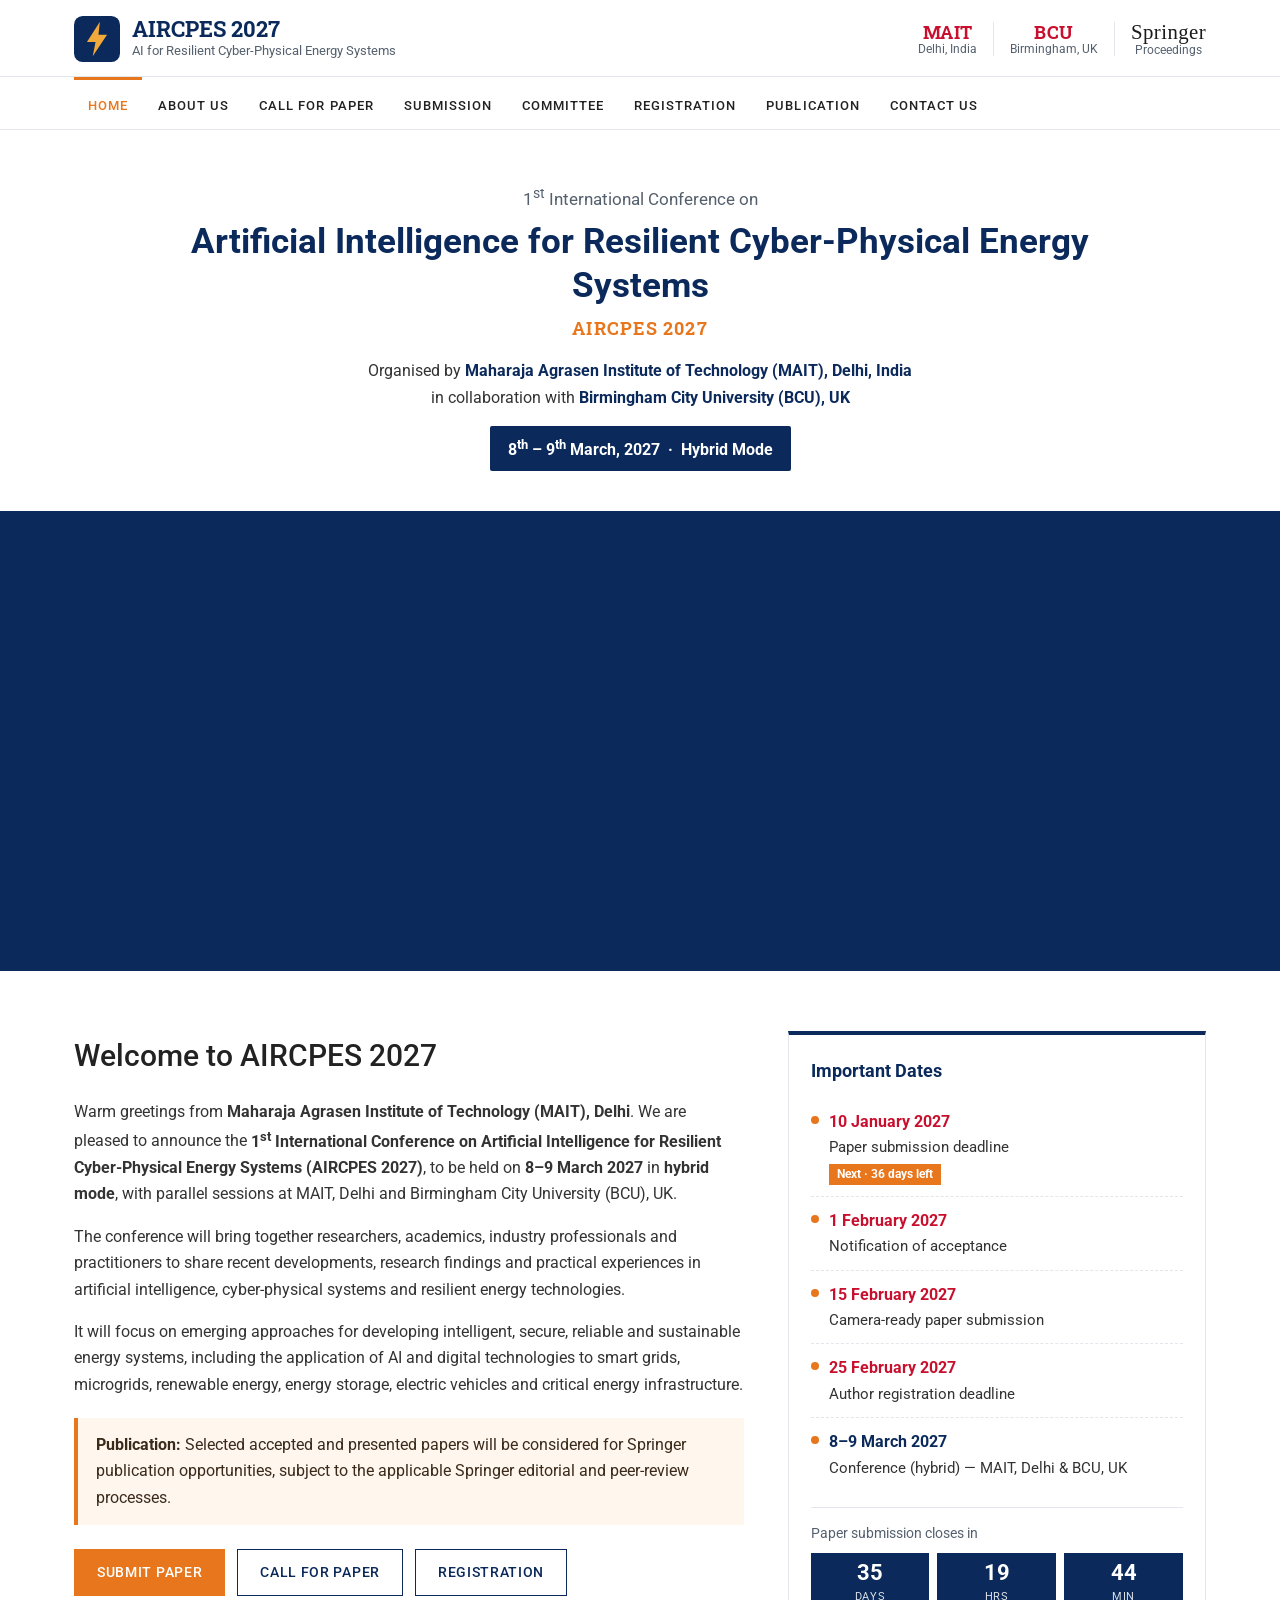
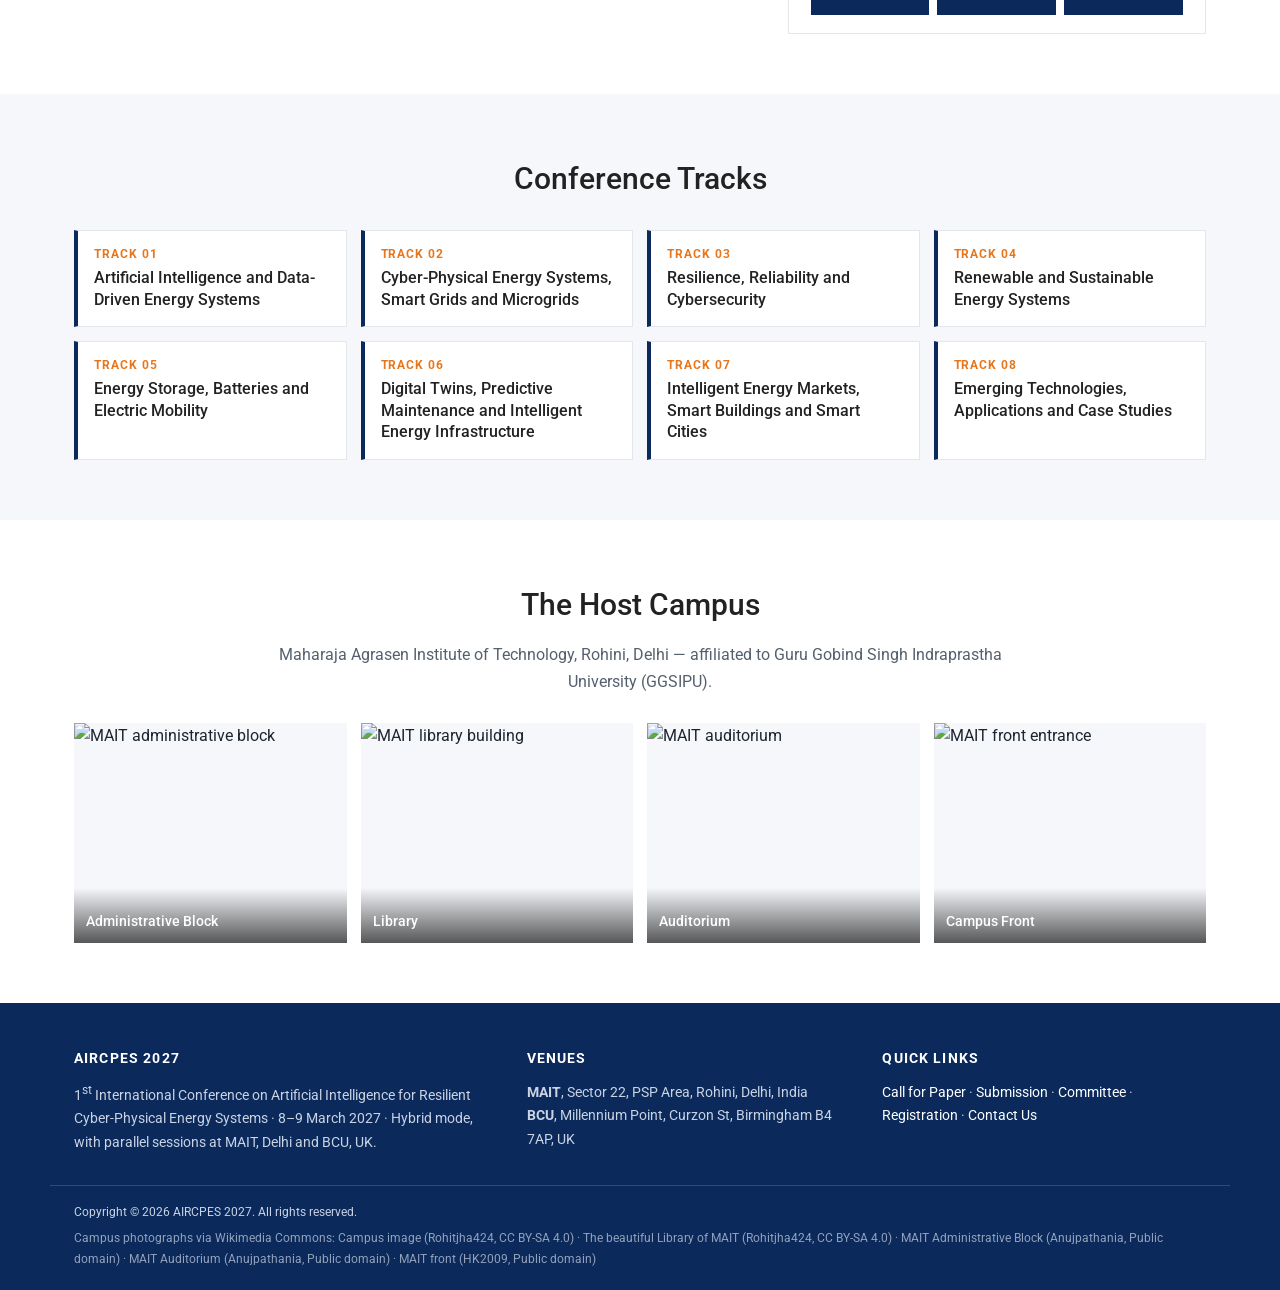
==== index.html @ 13ae1de8 "Rename to AIRCPES; use Microsoft CMT instead of EasyChair" ====
<!DOCTYPE html>
<html lang="en">
<head>
<meta charset="UTF-8">
<meta name="viewport" content="width=device-width, initial-scale=1">
<title>AIRCPES 2027 — AI for Resilient Cyber-Physical Energy Systems</title>
<meta name="description" content="AIRCPES 2027: 1st International Conference on Artificial Intelligence for Resilient Cyber-Physical Energy Systems, 8–9 March 2027, hybrid mode, organised by MAIT Delhi in collaboration with Birmingham City University, UK.">
<meta name="theme-color" content="#0B2A5B">
<link rel="canonical" href="https://www.aircpes.in/">
<meta property="og:type" content="website">
<meta property="og:url" content="https://www.aircpes.in/">
<meta property="og:title" content="AIRCPES 2027 — AI for Resilient Cyber-Physical Energy Systems">
<meta property="og:description" content="AIRCPES 2027: 1st International Conference on Artificial Intelligence for Resilient Cyber-Physical Energy Systems, 8–9 March 2027, hybrid mode, organised by MAIT Delhi in collaboration with Birmingham City University, UK.">
<meta property="og:image" content="https://upload.wikimedia.org/wikipedia/commons/5/50/Campus_image.jpg">
<link rel="icon" href="data:image/svg+xml,%3Csvg xmlns='http://www.w3.org/2000/svg' viewBox='0 0 64 64'%3E%3Crect width='64' height='64' rx='12' fill='%230B2A5B'/%3E%3Cpath d='M36 8 18 36h12l-4 20 20-30H34z' fill='%23F2A93B'/%3E%3C/svg%3E">
<link rel="preconnect" href="https://fonts.googleapis.com">
<link rel="preconnect" href="https://fonts.gstatic.com" crossorigin>
<link href="https://fonts.googleapis.com/css2?family=Roboto:wght@400;500;700&family=Roboto+Slab:wght@600;700&display=swap" rel="stylesheet">
<link rel="stylesheet" href="style.css">
</head>
<body>
<a class="skip" href="#main">Skip to content</a>
<header class="masthead">
  <div class="wrap brandrow">
    <a class="brand" href="index.html" aria-label="AIRCPES 2027 home">
      <span class="logo-mark"><svg viewBox="0 0 64 64" aria-hidden="true"><rect width="64" height="64" rx="12" fill="#0B2A5B"/><path d="M36 8 18 36h12l-4 20 20-30H34z" fill="#F2A93B"/></svg></span>
      <span class="brand-text"><b>AIRCPES 2027</b><small>AI for Resilient Cyber-Physical Energy Systems</small></span>
    </a>
    <div class="partners" aria-label="Organisers and publisher">
      <span class="pt"><b>MAIT</b><small>Delhi, India</small></span>
      <span class="sep"></span>
      <span class="pt"><b>BCU</b><small>Birmingham, UK</small></span>
      <span class="sep"></span>
      <span class="pt springer"><b>Springer</b><small>Proceedings</small></span>
    </div>
  </div>
  <nav class="mainnav" aria-label="Primary">
    <div class="wrap navrow">
      <button class="menu-btn" aria-expanded="false" aria-controls="navlinks">☰ Menu</button>
      <div class="navlinks" id="navlinks"><a href="index.html" class="active" aria-current="page">Home</a><a href="about.html">About Us</a><a href="call-for-papers.html">Call for Paper</a><a href="submission.html">Submission</a><a href="committee.html">Committee</a><a href="registration.html">Registration</a><a href="publication.html">Publication</a><a href="contact.html">Contact Us</a></div>
    </div>
  </nav>
</header>

<section class="titleblock">
  <div class="wrap">
    <p class="edition">1<sup>st</sup> International Conference on</p>
    <h1>Artificial Intelligence for Resilient Cyber-Physical Energy Systems</h1>
    <p class="acr">AIRCPES 2027</p>
    <p class="org">Organised by <b>Maharaja Agrasen Institute of Technology (MAIT), Delhi, India</b><br>in collaboration with <b>Birmingham City University (BCU), UK</b></p>
    <p class="when">8<sup>th</sup> – 9<sup>th</sup> March, 2027 &nbsp;·&nbsp; Hybrid Mode</p>
  </div>
</section>
<div class="banner" role="img" aria-label="Maharaja Agrasen Institute of Technology campus, Delhi"><div class="banner-img"></div></div>
<main id="main">

<section class="sec">
  <div class="wrap two-col">
    <div>
      <h2 class="h">Welcome to AIRCPES 2027</h2>
      <p>Warm greetings from <b>Maharaja Agrasen Institute of Technology (MAIT), Delhi</b>. We are pleased to announce the <b>1<sup>st</sup> International Conference on Artificial Intelligence for Resilient Cyber-Physical Energy Systems (AIRCPES 2027)</b>, to be held on <b>8–9 March 2027</b> in <b>hybrid mode</b>, with parallel sessions at MAIT, Delhi and Birmingham City University (BCU), UK.</p>
      <p>The conference will bring together researchers, academics, industry professionals and practitioners to share recent developments, research findings and practical experiences in artificial intelligence, cyber-physical systems and resilient energy technologies.</p>
      <p>It will focus on emerging approaches for developing intelligent, secure, reliable and sustainable energy systems, including the application of AI and digital technologies to smart grids, microgrids, renewable energy, energy storage, electric vehicles and critical energy infrastructure.</p>
      <div class="notice"><b>Publication:</b> Selected accepted and presented papers will be considered for Springer publication opportunities, subject to the applicable Springer editorial and peer-review processes.</div>
      <div class="cta-row">
        <a class="btn solid" href="submission.html">Submit Paper</a>
        <a class="btn" href="call-for-papers.html">Call for Paper</a>
        <a class="btn" href="registration.html">Registration</a>
      </div>
    </div>
    <aside class="side-card">
      <h3>Important Dates</h3>
      <ul class="dates"><li data-date="2027-01-10"><span class="d">10 January 2027</span><span class="l">Paper submission deadline</span></li><li data-date="2027-02-01"><span class="d">1 February 2027</span><span class="l">Notification of acceptance</span></li><li data-date="2027-02-15"><span class="d">15 February 2027</span><span class="l">Camera-ready paper submission</span></li><li data-date="2027-02-25"><span class="d">25 February 2027</span><span class="l">Author registration deadline</span></li><li data-date="2027-03-08" class="hl"><span class="d">8–9 March 2027</span><span class="l">Conference (hybrid) — MAIT, Delhi &amp; BCU, UK</span></li></ul>
      <div class="countdown" id="countdown" aria-live="polite">
        <span id="cd-label">Paper submission closes in</span>
        <div class="cells"><div><b id="cd-d">–</b><small>days</small></div><div><b id="cd-h">–</b><small>hrs</small></div><div><b id="cd-m">–</b><small>min</small></div></div>
      </div>
    </aside>
  </div>
</section>

<section class="sec tint">
  <div class="wrap">
    <h2 class="h center">Conference Tracks</h2>
    <div class="track-mini">
      <a href="call-for-papers.html#track-1" class="tm"><span>Track 01</span>Artificial Intelligence and Data-Driven Energy Systems</a><a href="call-for-papers.html#track-2" class="tm"><span>Track 02</span>Cyber-Physical Energy Systems, Smart Grids and Microgrids</a><a href="call-for-papers.html#track-3" class="tm"><span>Track 03</span>Resilience, Reliability and Cybersecurity</a><a href="call-for-papers.html#track-4" class="tm"><span>Track 04</span>Renewable and Sustainable Energy Systems</a><a href="call-for-papers.html#track-5" class="tm"><span>Track 05</span>Energy Storage, Batteries and Electric Mobility</a><a href="call-for-papers.html#track-6" class="tm"><span>Track 06</span>Digital Twins, Predictive Maintenance and Intelligent Energy Infrastructure</a><a href="call-for-papers.html#track-7" class="tm"><span>Track 07</span>Intelligent Energy Markets, Smart Buildings and Smart Cities</a><a href="call-for-papers.html#track-8" class="tm"><span>Track 08</span>Emerging Technologies, Applications and Case Studies</a>
    </div>
  </div>
</section>

<section class="sec">
  <div class="wrap">
    <h2 class="h center">The Host Campus</h2>
    <p class="center lead">Maharaja Agrasen Institute of Technology, Rohini, Delhi — affiliated to Guru Gobind Singh Indraprastha University (GGSIPU).</p>
    <div class="gallery">
      <figure><img src="https://upload.wikimedia.org/wikipedia/commons/thumb/2/21/MAIT_Administrative_Block.JPG/1280px-MAIT_Administrative_Block.JPG" alt="MAIT administrative block" loading="lazy"><figcaption>Administrative Block</figcaption></figure>
      <figure><img src="https://upload.wikimedia.org/wikipedia/commons/2/23/The_beautiful_Library_of_MAIT.jpg" alt="MAIT library building" loading="lazy"><figcaption>Library</figcaption></figure>
      <figure><img src="https://upload.wikimedia.org/wikipedia/commons/thumb/f/f8/MAIT_Auditorium.JPG/1280px-MAIT_Auditorium.JPG" alt="MAIT auditorium" loading="lazy"><figcaption>Auditorium</figcaption></figure>
      <figure><img src="https://upload.wikimedia.org/wikipedia/commons/e/e0/Mait9.jpg" alt="MAIT front entrance" loading="lazy"><figcaption>Campus Front</figcaption></figure>
    </div>
  </div>
</section>

</main>
<footer class="site-foot">
  <div class="wrap foot-grid">
    <div>
      <h4>AIRCPES 2027</h4>
      <p>1<sup>st</sup> International Conference on Artificial Intelligence for Resilient Cyber-Physical Energy Systems · 8–9 March 2027 · Hybrid mode, with parallel sessions at MAIT, Delhi and BCU, UK.</p>
    </div>
    <div>
      <h4>Venues</h4>
      <p><b>MAIT</b>, Sector 22, PSP Area, Rohini, Delhi, India<br><b>BCU</b>, Millennium Point, Curzon St, Birmingham B4 7AP, UK</p>
    </div>
    <div>
      <h4>Quick links</h4>
      <p><a href="call-for-papers.html">Call for Paper</a> · <a href="submission.html">Submission</a> · <a href="committee.html">Committee</a> · <a href="registration.html">Registration</a> · <a href="contact.html">Contact Us</a></p>
    </div>
  </div>
  <div class="wrap foot-base">
    <span>Copyright © 2026 AIRCPES 2027. All rights reserved.</span>
    <span class="credits">Campus photographs via Wikimedia Commons: <a href="https://commons.wikimedia.org/wiki/File:Campus_image.jpg" target="_blank" rel="noopener">Campus image</a> (Rohitjha424, CC BY-SA 4.0) · <a href="https://commons.wikimedia.org/wiki/File:The_beautiful_Library_of_MAIT.jpg" target="_blank" rel="noopener">The beautiful Library of MAIT</a> (Rohitjha424, CC BY-SA 4.0) · <a href="https://commons.wikimedia.org/wiki/File:MAIT_Administrative_Block.JPG" target="_blank" rel="noopener">MAIT Administrative Block</a> (Anujpathania, Public domain) · <a href="https://commons.wikimedia.org/wiki/File:MAIT_Auditorium.JPG" target="_blank" rel="noopener">MAIT Auditorium</a> (Anujpathania, Public domain) · <a href="https://commons.wikimedia.org/wiki/File:Mait9.jpg" target="_blank" rel="noopener">MAIT front</a> (HK2009, Public domain)</span>
  </div>
</footer>
<button class="to-top" aria-label="Back to top">↑</button>
<script src="site.js"></script>
</body>
</html>
---- style.css ----
:root {
  --navy: #0B2A5B; --navy-2: #12397A; --accent: #E8761C; --accent-2: #C8102E;
  --text: #1C2430; --dim: #55606E; --line: #E3E6EB; --bg: #FFFFFF; --tint: #F5F7FA; --card: #FFFFFF;
}
* { box-sizing: border-box; }
html { scroll-behavior: smooth; scroll-padding-top: 70px; }
body { margin: 0; font-family: 'Roboto', system-ui, -apple-system, sans-serif; color: var(--text); background: var(--bg); line-height: 1.65; font-size: 16px; }
a { color: var(--navy-2); }
img { max-width: 100%; display: block; }
.wrap { max-width: 1180px; margin: 0 auto; padding: 0 24px; }
.skip { position: absolute; left: -999px; top: 6px; background: #fff; padding: 8px 12px; z-index: 99; }
.skip:focus { left: 8px; }
:focus-visible { outline: 2px solid var(--accent); outline-offset: 2px; }

/* Masthead */
.masthead { background: #fff; }
.brandrow { display: flex; align-items: center; justify-content: space-between; gap: 20px; padding-top: 16px; padding-bottom: 14px; flex-wrap: wrap; }
.brand { display: flex; align-items: center; gap: 12px; text-decoration: none; color: var(--navy); }
.logo-mark svg { width: 46px; height: 46px; display: block; }
.brand-text b { display: block; font-family: 'Roboto Slab', serif; font-size: 1.35rem; line-height: 1.1; }
.brand-text small { display: block; color: var(--dim); font-size: .8rem; }
.partners { display: flex; align-items: center; gap: 16px; }
.partners .pt { display: flex; flex-direction: column; line-height: 1.15; text-align: center; }
.partners .pt b { font-family: 'Roboto Slab', serif; color: var(--accent-2); font-size: 1.15rem; letter-spacing: .02em; }
.partners .pt small { color: var(--dim); font-size: .72rem; }
.partners .springer b { color: #1A1A1A; font-family: Georgia, serif; font-weight: 400; font-size: 1.3rem; }
.partners .sep { width: 1px; height: 34px; background: var(--line); }

.mainnav { background: #fff; border-top: 1px solid var(--line); border-bottom: 1px solid var(--line); position: sticky; top: 0; z-index: 40; }
.navrow { display: flex; align-items: center; }
.navlinks { display: flex; gap: 2px; flex-wrap: wrap; }
.navlinks a { display: block; padding: 15px 14px 13px; font-size: .8rem; font-weight: 500; letter-spacing: .08em; text-transform: uppercase; text-decoration: none; color: #222; border-top: 3px solid transparent; transition: color .15s, border-color .15s; }
.navlinks a:hover { color: var(--accent); border-top-color: var(--accent); }
.navlinks a.active { color: var(--accent); border-top-color: var(--accent); }
.menu-btn { display: none; background: none; border: 1px solid var(--line); padding: 8px 14px; margin: 8px 0; font: inherit; font-size: .9rem; cursor: pointer; color: var(--navy); }
@media (max-width: 920px) {
  .menu-btn { display: block; }
  .navlinks { display: none; flex-direction: column; width: 100%; position: absolute; left: 0; right: 0; top: 100%; background: #fff; border-bottom: 1px solid var(--line); padding: 0 24px 8px; box-shadow: 0 8px 18px rgba(0,0,0,.06); }
  .navlinks.open { display: flex; }
  .navlinks a { border-top: none; border-bottom: 1px solid var(--line); padding: 12px 0; }
  .partners { display: none; }
}

/* Title block + banner (GL Bajaj style) */
.titleblock { text-align: center; padding: 52px 0 40px; background: #fff; }
.titleblock .edition { margin: 0 0 6px; color: var(--dim); font-size: 1.05rem; }
.titleblock h1 { font-family: 'Roboto', sans-serif; font-weight: 700; color: #5A3410; color: var(--navy); font-size: clamp(1.5rem, 3.4vw, 2.2rem); line-height: 1.25; margin: 0 auto 6px; max-width: 900px; }
.titleblock .acr { margin: 0 0 14px; font-family: 'Roboto Slab', serif; font-weight: 700; color: var(--accent); font-size: 1.15rem; letter-spacing: .06em; }
.titleblock .org { margin: 0 0 14px; font-size: 1.02rem; color: #333; }
.titleblock .org b { color: var(--navy); }
.titleblock .when { margin: 0; font-weight: 700; font-size: .98rem; display: inline-block; background: var(--navy); color: #fff; padding: 8px 18px; border-radius: 2px; }
.banner { position: relative; height: clamp(220px, 38vw, 460px); overflow: hidden; background: var(--navy); }
.banner-img { position: absolute; inset: 0; background: url('https://upload.wikimedia.org/wikipedia/commons/5/50/Campus_image.jpg') center 88% / cover no-repeat; }

/* Sections */
.sec { padding: 60px 0; }
.sec.tint { background: var(--tint); }
.h { font-family: 'Roboto', sans-serif; font-weight: 500; font-size: clamp(1.45rem, 2.6vw, 1.9rem); color: #222; margin: 0 0 18px; }
.h3 { font-size: 1.15rem; font-weight: 700; color: var(--navy); margin: 28px 0 10px; }
.center { text-align: center; }
.lead { color: var(--dim); margin: -6px auto 28px; max-width: 760px; }
.prose { max-width: 900px; }
.prose p, .two-col p { color: #333; }
.strong { font-weight: 700; }
.two-col { display: grid; grid-template-columns: minmax(0, 1.6fr) minmax(280px, 1fr); gap: 44px; align-items: start; }
.two-col.even { grid-template-columns: 1fr 1fr; }
@media (max-width: 880px) { .two-col, .two-col.even { grid-template-columns: 1fr; gap: 28px; } }

.notice { border-left: 4px solid var(--accent); background: #FFF6EE; padding: 14px 18px; margin: 20px 0; color: #3A2A1A; }
.cta-row { display: flex; flex-wrap: wrap; gap: 12px; margin-top: 24px; }
.btn { display: inline-block; padding: 11px 22px; border: 1px solid var(--navy); color: var(--navy); text-decoration: none; font-size: .86rem; font-weight: 500; letter-spacing: .05em; text-transform: uppercase; transition: background .15s, color .15s; }
.btn:hover { background: var(--navy); color: #fff; }
.btn.solid { background: var(--accent); border-color: var(--accent); color: #fff; }
.btn.solid:hover { background: #CF6510; border-color: #CF6510; }

/* Side card + dates */
.side-card { background: var(--card); border: 1px solid var(--line); border-top: 4px solid var(--navy); padding: 22px 22px 18px; position: sticky; top: 72px; }
.side-card h3 { margin: 0 0 12px; font-size: 1.1rem; color: var(--navy); }
.dates { list-style: none; margin: 0; padding: 0; }
.dates li { display: flex; flex-direction: column; padding: 11px 0 11px 18px; border-bottom: 1px dashed var(--line); position: relative; }
.dates li:last-child { border-bottom: none; }
.dates li::before { content: ""; position: absolute; left: 0; top: 18px; width: 8px; height: 8px; border-radius: 50%; background: var(--accent); }
.dates li.past { opacity: .55; }
.dates li.past .d { text-decoration: line-through; }
.dates .d { font-weight: 700; color: var(--accent-2); }
.dates .l { color: #333; font-size: .93rem; }
.dates li.hl .d { color: var(--navy); }
.dates .next { display: inline-block; margin-top: 4px; font-size: .72rem; font-weight: 700; color: #fff; background: var(--accent); padding: 1px 8px; align-self: flex-start; }
.sec > .wrap > .dates { max-width: 640px; }
.countdown { margin-top: 16px; padding-top: 14px; border-top: 1px solid var(--line); font-size: .85rem; color: var(--dim); }
.countdown .cells { display: flex; gap: 8px; margin-top: 8px; }
.countdown .cells div { flex: 1; text-align: center; background: var(--navy); color: #fff; padding: 8px 4px; }
.countdown .cells b { display: block; font-size: 1.35rem; line-height: 1.1; }
.countdown .cells small { font-size: .68rem; text-transform: uppercase; letter-spacing: .06em; opacity: .85; }

/* Tracks */
.track-mini { display: grid; grid-template-columns: repeat(auto-fill, minmax(250px, 1fr)); gap: 14px; margin-top: 26px; }
.tm { display: block; background: #fff; border: 1px solid var(--line); border-left: 4px solid var(--navy); padding: 16px 16px; text-decoration: none; color: #222; font-weight: 500; line-height: 1.35; transition: border-color .15s, transform .15s, box-shadow .15s; }
.tm:hover { border-left-color: var(--accent); transform: translateY(-2px); box-shadow: 0 6px 16px rgba(11,42,91,.08); }
.tm span { display: block; color: var(--accent); font-size: .74rem; font-weight: 700; letter-spacing: .08em; text-transform: uppercase; margin-bottom: 4px; }
.tracks { display: grid; grid-template-columns: repeat(auto-fill, minmax(330px, 1fr)); gap: 18px; margin-top: 10px; }
.track { background: #fff; border: 1px solid var(--line); border-top: 4px solid var(--navy); padding: 20px 20px 18px; }
.track .tno { color: var(--accent); font-size: .76rem; font-weight: 700; letter-spacing: .08em; text-transform: uppercase; }
.track h3 { margin: 4px 0 10px; font-size: 1.05rem; color: var(--navy); line-height: 1.35; }
.track p { margin: 0; font-size: .9rem; color: #444; }

.topic-list { columns: 2; column-gap: 40px; padding: 0; margin: 14px 0 0; list-style: none; }
.topic-list li { break-inside: avoid; padding: 8px 0 8px 22px; border-bottom: 1px solid var(--line); position: relative; }
.topic-list li::before { content: "›"; position: absolute; left: 4px; color: var(--accent); font-weight: 700; }
@media (max-width: 700px) { .topic-list { columns: 1; } }
.check { list-style: none; padding: 0; margin: 12px 0; }
.check li { position: relative; padding: 8px 0 8px 28px; border-bottom: 1px solid var(--line); color: #333; }
.check li::before { content: "✓"; position: absolute; left: 4px; color: var(--accent); font-weight: 700; }

/* Gallery */
.gallery { display: grid; grid-template-columns: repeat(4, 1fr); gap: 14px; }
.gallery figure { margin: 0; position: relative; overflow: hidden; background: var(--tint); }
.gallery img { width: 100%; height: 220px; object-fit: cover; transition: transform .4s; }
.gallery figure:hover img { transform: scale(1.04); }
.gallery figcaption { position: absolute; left: 0; right: 0; bottom: 0; padding: 22px 12px 10px; color: #fff; font-size: .86rem; font-weight: 500; background: linear-gradient(transparent, rgba(0,0,0,.65)); }
@media (max-width: 880px) { .gallery { grid-template-columns: 1fr 1fr; } }

.about-card { background: #fff; border: 1px solid var(--line); }
.about-card img, .about-ph { width: 100%; height: 230px; object-fit: cover; }
.about-ph { background: linear-gradient(135deg, var(--navy), var(--navy-2)); color: #fff; display: flex; flex-direction: column; align-items: center; justify-content: center; }
.about-ph b { font-family: 'Roboto Slab', serif; font-size: 3rem; letter-spacing: .06em; }
.about-ph span { opacity: .85; }
.about-card h3 { margin: 18px 20px 6px; color: var(--navy); font-size: 1.1rem; }
.about-card p { margin: 0 20px 20px; font-size: .95rem; }

/* Committee */
.subnav { display: flex; flex-wrap: wrap; gap: 8px; margin-bottom: 30px; }
.subnav a { padding: 7px 14px; border: 1px solid var(--line); text-decoration: none; font-size: .84rem; color: var(--navy); background: #fff; }
.subnav a:hover { border-color: var(--accent); color: var(--accent); }
.org-table { width: 100%; border-collapse: collapse; border: 1px solid var(--line); }
.org-table th { width: 30%; text-align: left; vertical-align: top; padding: 14px 18px; background: var(--tint); color: var(--navy); font-weight: 700; border-bottom: 1px solid var(--line); }
.org-table td { padding: 10px 18px; border-bottom: 1px solid var(--line); }
.person { padding: 5px 0; }
.person b { display: block; font-weight: 500; }
.person span { display: block; color: var(--dim); font-size: .88rem; line-height: 1.4; }
@media (max-width: 640px) { .org-table th, .org-table td { display: block; width: 100%; } .org-table th { border-bottom: none; padding-bottom: 6px; } }
.name-grid { display: grid; grid-template-columns: repeat(auto-fill, minmax(260px, 1fr)); gap: 1px; background: var(--line); border: 1px solid var(--line); }
.name-grid .np { background: #fff; padding: 11px 14px; font-size: .9rem; }
.name-grid .np b { display: block; font-weight: 500; }
.name-grid .np span { display: block; color: var(--dim); font-size: .82rem; line-height: 1.35; }
.name-grid .np[hidden] { display: none; }
.sec-head { display: flex; align-items: center; justify-content: space-between; gap: 16px; flex-wrap: wrap; margin-bottom: 18px; }
.sec-head .h { margin: 0; }
.filter { width: 100%; max-width: 340px; padding: 10px 14px; border: 1px solid var(--line); font: inherit; font-size: .9rem; }
.filter:focus { outline: none; border-color: var(--accent); }
.no-match { display: none; color: var(--dim); }

/* Registration + publication */
.fee { width: 100%; border-collapse: collapse; margin: 10px 0; font-size: .93rem; }
.fee th { background: var(--navy); color: #fff; text-align: left; padding: 10px 12px; font-weight: 500; }
.fee td { padding: 10px 12px; border-bottom: 1px solid var(--line); }
.fee tbody tr:nth-child(even) td { background: var(--tint); }
@media (max-width: 600px) { .fee { font-size: .82rem; } .fee th, .fee td { padding: 8px 6px; } }
.stat { display: flex; justify-content: space-between; gap: 12px; padding: 10px 0; border-bottom: 1px solid var(--line); font-size: .92rem; }
.stat span { color: var(--dim); }
.stat b { text-align: right; }
.editors { display: grid; grid-template-columns: 1fr 1fr; gap: 6px 24px; }
@media (max-width: 600px) { .editors { grid-template-columns: 1fr; } }

/* Contact */
.contact-grid { display: grid; grid-template-columns: repeat(auto-fill, minmax(240px, 1fr)); gap: 16px; margin-top: 20px; }
.ccard { background: #fff; border: 1px solid var(--line); border-top: 4px solid var(--accent); padding: 18px 20px; }
.ccard h3 { margin: 0 0 2px; font-size: 1.05rem; color: var(--navy); }
.ccard .role { margin: 0 0 10px; color: var(--dim); font-size: .86rem; }
.ccard p { margin: 0; font-size: .93rem; }
.map { border: 1px solid var(--line); background: #eee; aspect-ratio: 16 / 10; }
.map iframe { width: 100%; height: 100%; border: 0; display: block; }

/* Footer */
.site-foot { background: var(--navy); color: #C9D3E3; padding: 44px 0 0; margin-top: 0; }
.foot-grid { display: grid; grid-template-columns: 1.3fr 1fr 1fr; gap: 32px; padding-bottom: 30px; }
@media (max-width: 800px) { .foot-grid { grid-template-columns: 1fr; gap: 20px; } }
.site-foot h4 { color: #fff; margin: 0 0 10px; font-size: .9rem; letter-spacing: .08em; text-transform: uppercase; }
.site-foot p { margin: 0; font-size: .9rem; }
.site-foot a { color: #fff; text-decoration: none; }
.site-foot a:hover { text-decoration: underline; }
.foot-base { border-top: 1px solid rgba(255,255,255,.15); padding-top: 16px; padding-bottom: 20px; font-size: .78rem; display: flex; flex-direction: column; gap: 6px; }
.foot-base .credits, .foot-base .credits a { color: #93A2BB; }

.to-top { position: fixed; right: 18px; bottom: 18px; width: 44px; height: 44px; background: var(--accent); color: #fff; border: none; font-size: 1.1rem; cursor: pointer; opacity: 0; pointer-events: none; transition: opacity .2s; z-index: 50; }
.to-top.show { opacity: 1; pointer-events: auto; }
@media (max-width: 640px) { .wrap { padding: 0 16px; } .sec { padding: 44px 0; } .titleblock { padding: 36px 0 28px; } .side-card { position: static; } }
@media print { .mainnav, .to-top, .banner, .countdown { display: none !important; } }
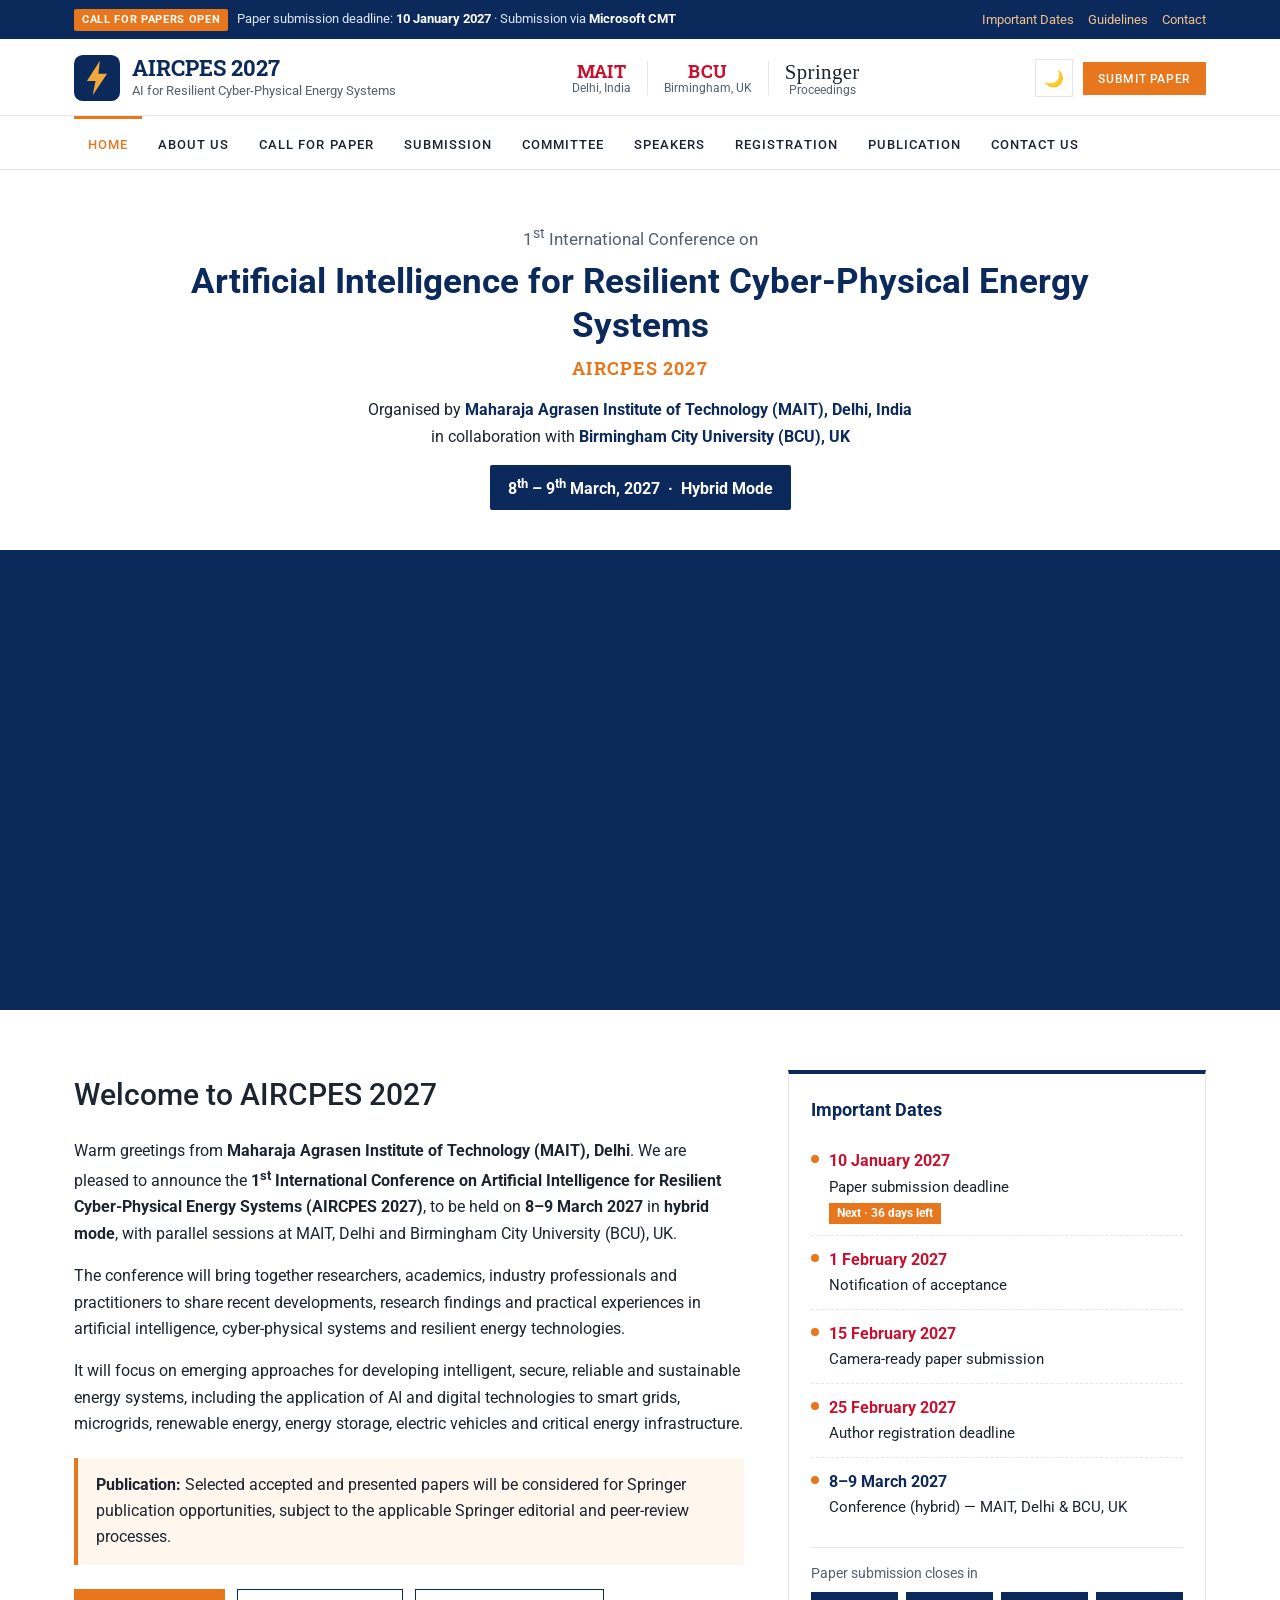
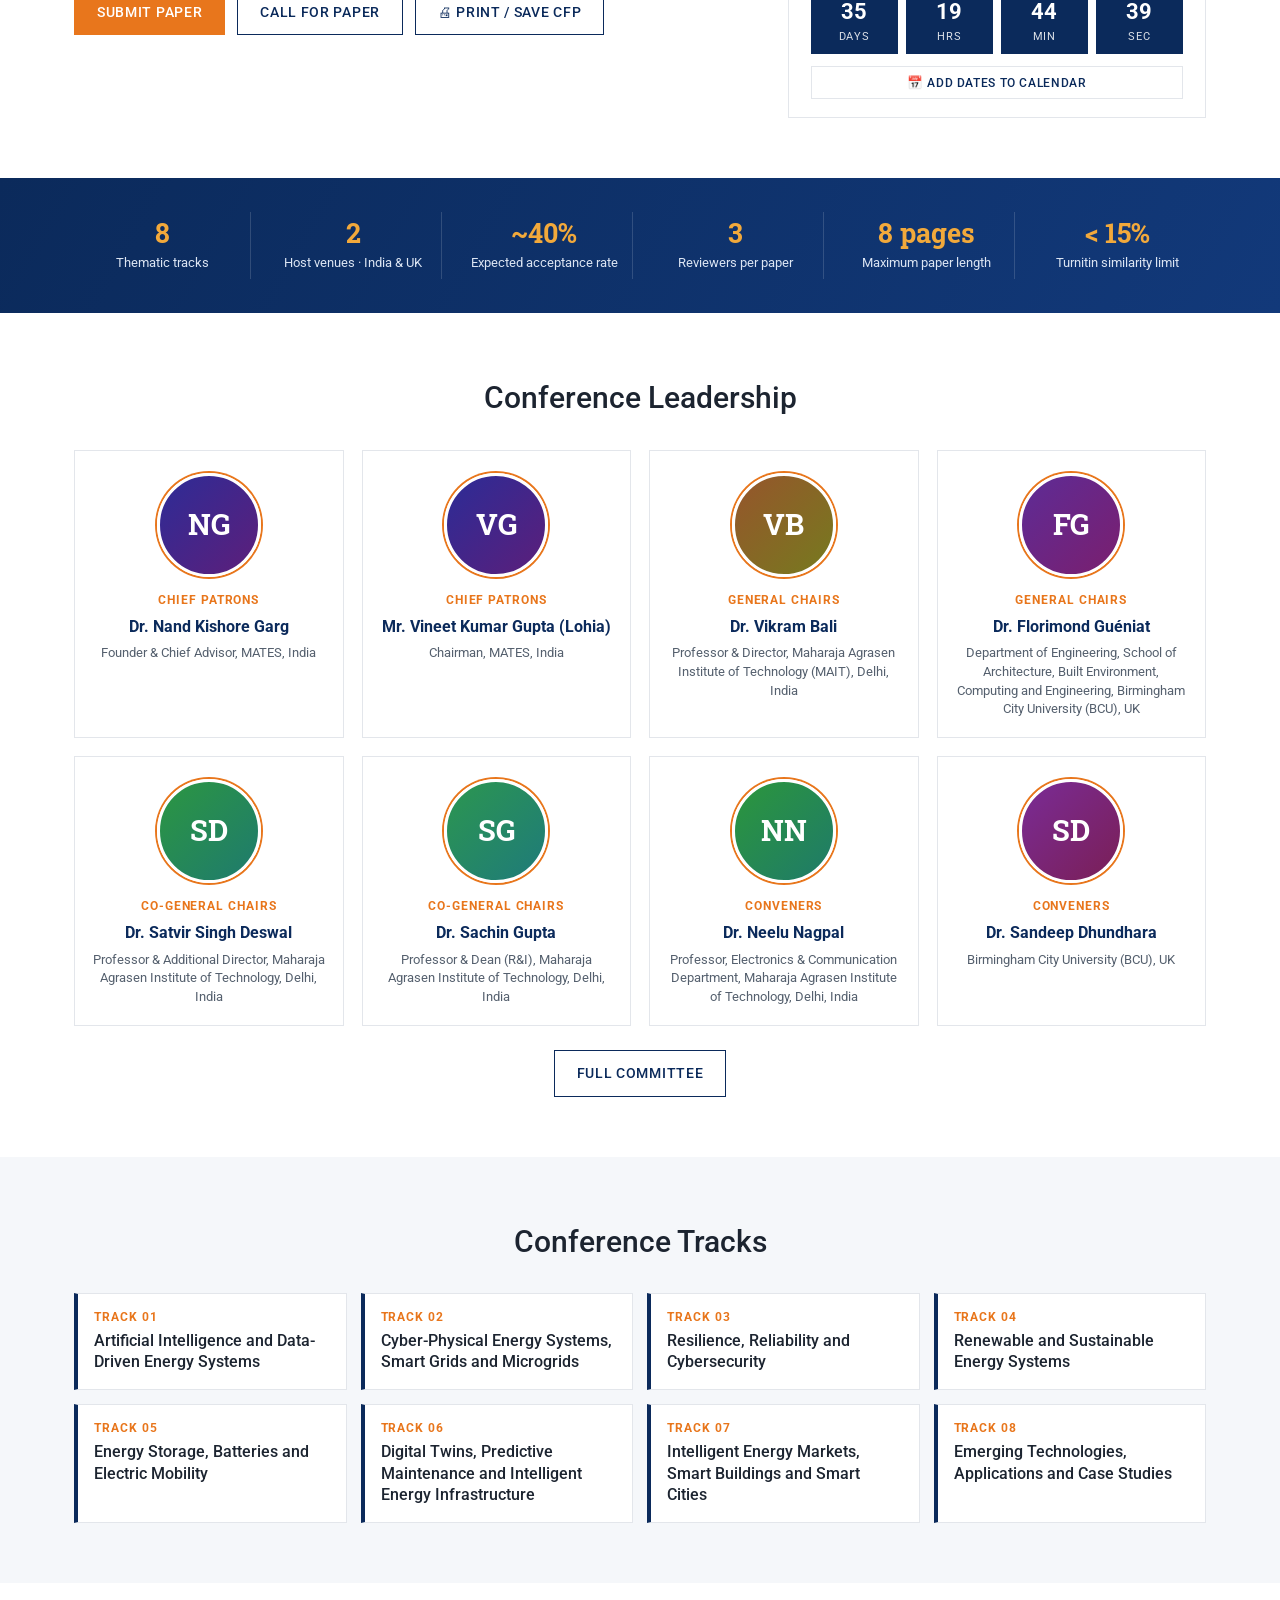
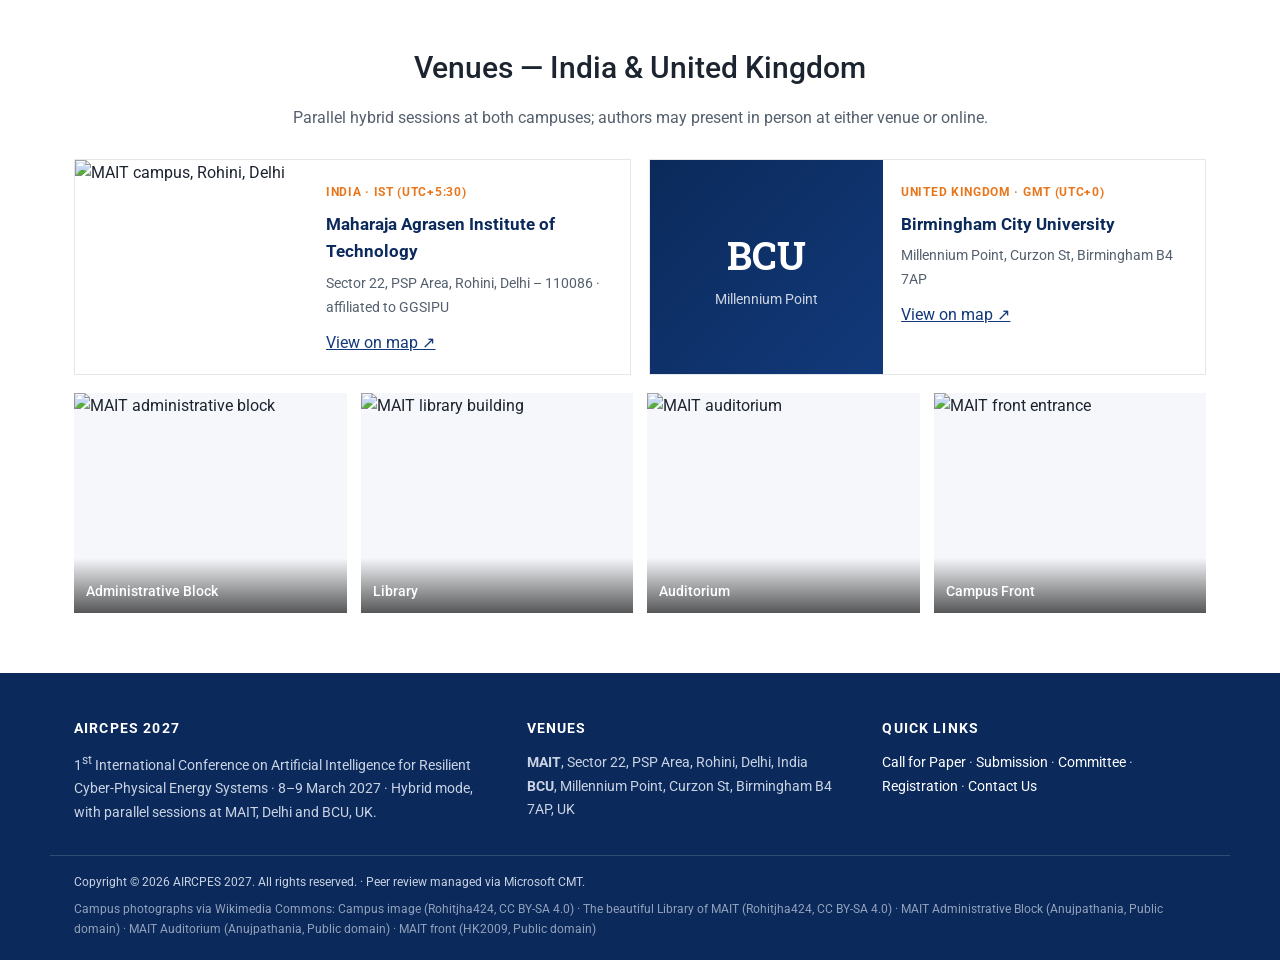
==== commit f2944f88: "Merge features: CMT modal, leadership cards, directory tabs, dark mode, calendar, speakers page; rem" ====
--- a/index.html
+++ b/index.html
@@ -17,9 +17,17 @@
 <link rel="preconnect" href="https://fonts.gstatic.com" crossorigin>
 <link href="https://fonts.googleapis.com/css2?family=Roboto:wght@400;500;700&family=Roboto+Slab:wght@600;700&display=swap" rel="stylesheet">
 <link rel="stylesheet" href="style.css">
+<script>try{var t=localStorage.getItem('theme');if(t)document.documentElement.setAttribute('data-theme',t);}catch(e){}</script>
+<script type="application/ld+json">{"@context":"https://schema.org","@type":"EducationEvent","name":"1st International Conference on Artificial Intelligence for Resilient Cyber-Physical Energy Systems (AIRCPES 2027)","startDate":"2027-03-08","endDate":"2027-03-09","eventAttendanceMode":"https://schema.org/MixedEventAttendanceMode","eventStatus":"https://schema.org/EventScheduled","url":"https://www.aircpes.in/","location":[{"@type":"Place","name":"Maharaja Agrasen Institute of Technology (MAIT)","address":"Sector 22, PSP Area, Rohini, Delhi 110086, India"},{"@type":"Place","name":"Birmingham City University (BCU), Millennium Point","address":"Curzon St, Birmingham B4 7AP, United Kingdom"}],"organizer":[{"@type":"CollegeOrUniversity","name":"Maharaja Agrasen Institute of Technology, Delhi"},{"@type":"CollegeOrUniversity","name":"Birmingham City University"}]}</script>
 </head>
 <body>
 <a class="skip" href="#main">Skip to content</a>
+<div class="announce">
+  <div class="wrap announce-row">
+    <span><span class="pill">Call for Papers Open</span> Paper submission deadline: <b>10 January 2027</b> · Submission via <b>Microsoft CMT</b></span>
+    <span class="announce-links"><a href="call-for-papers.html#dates">Important Dates</a><a href="submission.html">Guidelines</a><a href="contact.html">Contact</a></span>
+  </div>
+</div>
 <header class="masthead">
   <div class="wrap brandrow">
     <a class="brand" href="index.html" aria-label="AIRCPES 2027 home">
@@ -33,11 +41,15 @@
       <span class="sep"></span>
       <span class="pt springer"><b>Springer</b><small>Proceedings</small></span>
     </div>
+    <div class="head-actions">
+      <button class="icon-btn" type="button" id="theme-toggle" aria-label="Toggle dark mode" title="Toggle dark mode">🌙</button>
+      <button class="btn solid sm" type="button" data-open-cmt>Submit Paper</button>
+    </div>
   </div>
   <nav class="mainnav" aria-label="Primary">
     <div class="wrap navrow">
       <button class="menu-btn" aria-expanded="false" aria-controls="navlinks">☰ Menu</button>
-      <div class="navlinks" id="navlinks"><a href="index.html" class="active" aria-current="page">Home</a><a href="about.html">About Us</a><a href="call-for-papers.html">Call for Paper</a><a href="submission.html">Submission</a><a href="committee.html">Committee</a><a href="registration.html">Registration</a><a href="publication.html">Publication</a><a href="contact.html">Contact Us</a></div>
+      <div class="navlinks" id="navlinks"><a href="index.html" class="active" aria-current="page">Home</a><a href="about.html">About Us</a><a href="call-for-papers.html">Call for Paper</a><a href="submission.html">Submission</a><a href="committee.html">Committee</a><a href="speakers.html">Speakers</a><a href="registration.html">Registration</a><a href="publication.html">Publication</a><a href="contact.html">Contact Us</a></div>
     </div>
   </nav>
 </header>
@@ -63,9 +75,9 @@
       <p>It will focus on emerging approaches for developing intelligent, secure, reliable and sustainable energy systems, including the application of AI and digital technologies to smart grids, microgrids, renewable energy, energy storage, electric vehicles and critical energy infrastructure.</p>
       <div class="notice"><b>Publication:</b> Selected accepted and presented papers will be considered for Springer publication opportunities, subject to the applicable Springer editorial and peer-review processes.</div>
       <div class="cta-row">
-        <a class="btn solid" href="submission.html">Submit Paper</a>
+        <button class="btn solid" type="button" data-open-cmt>Submit Paper</button>
         <a class="btn" href="call-for-papers.html">Call for Paper</a>
-        <a class="btn" href="registration.html">Registration</a>
+        <button class="btn" type="button" data-print>🖨 Print / Save CFP</button>
       </div>
     </div>
     <aside class="side-card">
@@ -73,9 +85,26 @@
       <ul class="dates"><li data-date="2027-01-10"><span class="d">10 January 2027</span><span class="l">Paper submission deadline</span></li><li data-date="2027-02-01"><span class="d">1 February 2027</span><span class="l">Notification of acceptance</span></li><li data-date="2027-02-15"><span class="d">15 February 2027</span><span class="l">Camera-ready paper submission</span></li><li data-date="2027-02-25"><span class="d">25 February 2027</span><span class="l">Author registration deadline</span></li><li data-date="2027-03-08" class="hl"><span class="d">8–9 March 2027</span><span class="l">Conference (hybrid) — MAIT, Delhi &amp; BCU, UK</span></li></ul>
       <div class="countdown" id="countdown" aria-live="polite">
         <span id="cd-label">Paper submission closes in</span>
-        <div class="cells"><div><b id="cd-d">–</b><small>days</small></div><div><b id="cd-h">–</b><small>hrs</small></div><div><b id="cd-m">–</b><small>min</small></div></div>
+        <div class="cells"><div><b id="cd-d">–</b><small>days</small></div><div><b id="cd-h">–</b><small>hrs</small></div><div><b id="cd-m">–</b><small>min</small></div><div><b id="cd-s">–</b><small>sec</small></div></div>
+        <button class="btn sm ghost" type="button" data-ics>📅 Add dates to calendar</button>
       </div>
     </aside>
+  </div>
+</section>
+
+<section class="stats-band">
+  <div class="wrap stats">
+    <div class="stat-tile"><b>8</b><span>Thematic tracks</span></div><div class="stat-tile"><b>2</b><span>Host venues · India &amp; UK</span></div><div class="stat-tile"><b>~40%</b><span>Expected acceptance rate</span></div><div class="stat-tile"><b>3</b><span>Reviewers per paper</span></div><div class="stat-tile"><b>8 pages</b><span>Maximum paper length</span></div><div class="stat-tile"><b>&lt; 15%</b><span>Turnitin similarity limit</span></div>
+  </div>
+</section>
+
+<section class="sec">
+  <div class="wrap">
+    <h2 class="h center">Conference Leadership</h2>
+    <div class="lead-grid">
+      <div class="lcard"><span class="avatar ini lg" style="--h:241" aria-hidden="true">NG</span><span class="lrole">Chief Patrons</span><b>Dr. Nand Kishore Garg</b><span class="laff">Founder &amp; Chief Advisor, MATES, India</span></div><div class="lcard"><span class="avatar ini lg" style="--h:240" aria-hidden="true">VG</span><span class="lrole">Chief Patrons</span><b>Mr. Vineet Kumar Gupta (Lohia)</b><span class="laff">Chairman, MATES, India</span></div><div class="lcard"><span class="avatar ini lg" style="--h:23" aria-hidden="true">VB</span><span class="lrole">General Chairs</span><b>Dr. Vikram Bali</b><span class="laff">Professor &amp; Director, Maharaja Agrasen Institute of Technology (MAIT), Delhi, India</span></div><div class="lcard"><span class="avatar ini lg" style="--h:268" aria-hidden="true">FG</span><span class="lrole">General Chairs</span><b>Dr. Florimond Guéniat</b><span class="laff">Department of Engineering, School of Architecture, Built Environment, Computing and Engineering, Birmingham City University (BCU), UK</span></div><div class="lcard"><span class="avatar ini lg" style="--h:132" aria-hidden="true">SD</span><span class="lrole">Co-General Chairs</span><b>Dr. Satvir Singh Deswal</b><span class="laff">Professor &amp; Additional Director, Maharaja Agrasen Institute of Technology, Delhi, India</span></div><div class="lcard"><span class="avatar ini lg" style="--h:140" aria-hidden="true">SG</span><span class="lrole">Co-General Chairs</span><b>Dr. Sachin Gupta</b><span class="laff">Professor &amp; Dean (R&amp;I), Maharaja Agrasen Institute of Technology, Delhi, India</span></div><div class="lcard"><span class="avatar ini lg" style="--h:129" aria-hidden="true">NN</span><span class="lrole">Conveners</span><b>Dr. Neelu Nagpal</b><span class="laff">Professor, Electronics &amp; Communication Department, Maharaja Agrasen Institute of Technology, Delhi, India</span></div><div class="lcard"><span class="avatar ini lg" style="--h:284" aria-hidden="true">SD</span><span class="lrole">Conveners</span><b>Dr. Sandeep Dhundhara</b><span class="laff">Birmingham City University (BCU), UK</span></div>
+    </div>
+    <div class="cta-row center-row"><a class="btn" href="committee.html">Full committee</a></div>
   </div>
 </section>
 
@@ -90,8 +119,18 @@
 
 <section class="sec">
   <div class="wrap">
-    <h2 class="h center">The Host Campus</h2>
-    <p class="center lead">Maharaja Agrasen Institute of Technology, Rohini, Delhi — affiliated to Guru Gobind Singh Indraprastha University (GGSIPU).</p>
+    <h2 class="h center">Venues — India &amp; United Kingdom</h2>
+    <p class="center lead">Parallel hybrid sessions at both campuses; authors may present in person at either venue or online.</p>
+    <div class="venues">
+      <article class="venue">
+        <img src="https://upload.wikimedia.org/wikipedia/commons/2/23/The_beautiful_Library_of_MAIT.jpg" alt="MAIT campus, Rohini, Delhi" loading="lazy">
+        <div class="vbody"><span class="vtag">India · IST (UTC+5:30)</span><h3>Maharaja Agrasen Institute of Technology</h3><p>Sector 22, PSP Area, Rohini, Delhi – 110086 · affiliated to GGSIPU</p><a href="https://maps.google.com/?q=Maharaja+Agrasen+Institute+of+Technology+Rohini+Delhi" target="_blank" rel="noopener">View on map ↗</a></div>
+      </article>
+      <article class="venue">
+        <div class="vph"><b>BCU</b><span>Millennium Point</span></div>
+        <div class="vbody"><span class="vtag">United Kingdom · GMT (UTC+0)</span><h3>Birmingham City University</h3><p>Millennium Point, Curzon St, Birmingham B4 7AP</p><a href="https://maps.google.com/?q=Millennium+Point+Curzon+St+Birmingham+B4+7AP" target="_blank" rel="noopener">View on map ↗</a></div>
+      </article>
+    </div>
     <div class="gallery">
       <figure><img src="https://upload.wikimedia.org/wikipedia/commons/thumb/2/21/MAIT_Administrative_Block.JPG/1280px-MAIT_Administrative_Block.JPG" alt="MAIT administrative block" loading="lazy"><figcaption>Administrative Block</figcaption></figure>
       <figure><img src="https://upload.wikimedia.org/wikipedia/commons/2/23/The_beautiful_Library_of_MAIT.jpg" alt="MAIT library building" loading="lazy"><figcaption>Library</figcaption></figure>
@@ -118,10 +157,21 @@
     </div>
   </div>
   <div class="wrap foot-base">
-    <span>Copyright © 2026 AIRCPES 2027. All rights reserved.</span>
+    <span>Copyright © 2026 AIRCPES 2027. All rights reserved. · Peer review managed via Microsoft CMT.</span>
     <span class="credits">Campus photographs via Wikimedia Commons: <a href="https://commons.wikimedia.org/wiki/File:Campus_image.jpg" target="_blank" rel="noopener">Campus image</a> (Rohitjha424, CC BY-SA 4.0) · <a href="https://commons.wikimedia.org/wiki/File:The_beautiful_Library_of_MAIT.jpg" target="_blank" rel="noopener">The beautiful Library of MAIT</a> (Rohitjha424, CC BY-SA 4.0) · <a href="https://commons.wikimedia.org/wiki/File:MAIT_Administrative_Block.JPG" target="_blank" rel="noopener">MAIT Administrative Block</a> (Anujpathania, Public domain) · <a href="https://commons.wikimedia.org/wiki/File:MAIT_Auditorium.JPG" target="_blank" rel="noopener">MAIT Auditorium</a> (Anujpathania, Public domain) · <a href="https://commons.wikimedia.org/wiki/File:Mait9.jpg" target="_blank" rel="noopener">MAIT front</a> (HK2009, Public domain)</span>
   </div>
 </footer>
+<dialog class="modal" id="cmt-modal" aria-labelledby="cmt-title">
+  <div class="modal-head"><h3 id="cmt-title">Submit your paper via Microsoft CMT</h3><button type="button" class="icon-btn" data-close-cmt aria-label="Close">✕</button></div>
+  <p>Before submitting, please check that your manuscript meets the requirements:</p>
+  <ul class="check">
+    <li><b>Anonymised PDF</b> — no author names, affiliations or e-mails in the manuscript (double-blind review).</li>
+    <li><b>Length &amp; format</b> — maximum 8 pages, PDF, without page numbers or special headers/footers.</li>
+    <li><b>Originality</b> — unpublished work; Turnitin similarity index below 15%.</li>
+  </ul>
+  <div class="cmt-status" data-cmt-status>The Microsoft CMT submission link will be announced here shortly.</div>
+  <div class="modal-actions"><a class="btn solid" data-cmt-link href="#" target="_blank" rel="noopener" hidden>Go to Microsoft CMT ↗</a><a class="btn" href="submission.html">Full guidelines</a></div>
+</dialog>
 <button class="to-top" aria-label="Back to top">↑</button>
 <script src="site.js"></script>
 </body>
--- a/style.css
+++ b/style.css
@@ -1,11 +1,15 @@
 :root {
   --navy: #0B2A5B; --navy-2: #12397A; --accent: #E8761C; --accent-2: #C8102E;
   --text: #1C2430; --dim: #55606E; --line: #E3E6EB; --bg: #FFFFFF; --tint: #F5F7FA; --card: #FFFFFF;
+  --head: #0B2A5B; --link: #12397A; --notice: #FFF6EE;
 }
+:root[data-theme="dark"] { --text: #E6EAF0; --dim: #A3AEBD; --line: #2A3546; --bg: #0E1520; --tint: #131C2A; --card: #172233; --head: #9CC0FF; --link: #9CC0FF; --notice: #2A2016; color-scheme: dark; }
+@media (prefers-color-scheme: dark) { :root:not([data-theme="light"]) { --text: #E6EAF0; --dim: #A3AEBD; --line: #2A3546; --bg: #0E1520; --tint: #131C2A; --card: #172233; --head: #9CC0FF; --link: #9CC0FF; --notice: #2A2016; color-scheme: dark; } }
 * { box-sizing: border-box; }
+[hidden] { display: none !important; }
 html { scroll-behavior: smooth; scroll-padding-top: 70px; }
-body { margin: 0; font-family: 'Roboto', system-ui, -apple-system, sans-serif; color: var(--text); background: var(--bg); line-height: 1.65; font-size: 16px; }
-a { color: var(--navy-2); }
+body { margin: 0; font-family: 'Roboto', system-ui, -apple-system, sans-serif; color: var(--text); background: var(--bg); transition: background .2s, color .2s; line-height: 1.65; font-size: 16px; }
+a { color: var(--link); }
 img { max-width: 100%; display: block; }
 .wrap { max-width: 1180px; margin: 0 auto; padding: 0 24px; }
 .skip { position: absolute; left: -999px; top: 6px; background: #fff; padding: 8px 12px; z-index: 99; }
@@ -13,9 +17,9 @@
 :focus-visible { outline: 2px solid var(--accent); outline-offset: 2px; }
 
 /* Masthead */
-.masthead { background: #fff; }
+.masthead { background: var(--bg); }
 .brandrow { display: flex; align-items: center; justify-content: space-between; gap: 20px; padding-top: 16px; padding-bottom: 14px; flex-wrap: wrap; }
-.brand { display: flex; align-items: center; gap: 12px; text-decoration: none; color: var(--navy); }
+.brand { display: flex; align-items: center; gap: 12px; text-decoration: none; color: var(--head); }
 .logo-mark svg { width: 46px; height: 46px; display: block; }
 .brand-text b { display: block; font-family: 'Roboto Slab', serif; font-size: 1.35rem; line-height: 1.1; }
 .brand-text small { display: block; color: var(--dim); font-size: .8rem; }
@@ -23,31 +27,31 @@
 .partners .pt { display: flex; flex-direction: column; line-height: 1.15; text-align: center; }
 .partners .pt b { font-family: 'Roboto Slab', serif; color: var(--accent-2); font-size: 1.15rem; letter-spacing: .02em; }
 .partners .pt small { color: var(--dim); font-size: .72rem; }
-.partners .springer b { color: #1A1A1A; font-family: Georgia, serif; font-weight: 400; font-size: 1.3rem; }
+.partners .springer b { color: var(--text); font-family: Georgia, serif; font-weight: 400; font-size: 1.3rem; }
 .partners .sep { width: 1px; height: 34px; background: var(--line); }
 
-.mainnav { background: #fff; border-top: 1px solid var(--line); border-bottom: 1px solid var(--line); position: sticky; top: 0; z-index: 40; }
+.mainnav { background: var(--bg); border-top: 1px solid var(--line); border-bottom: 1px solid var(--line); position: sticky; top: 0; z-index: 40; }
 .navrow { display: flex; align-items: center; }
 .navlinks { display: flex; gap: 2px; flex-wrap: wrap; }
-.navlinks a { display: block; padding: 15px 14px 13px; font-size: .8rem; font-weight: 500; letter-spacing: .08em; text-transform: uppercase; text-decoration: none; color: #222; border-top: 3px solid transparent; transition: color .15s, border-color .15s; }
+.navlinks a { display: block; padding: 15px 14px 13px; font-size: .8rem; font-weight: 500; letter-spacing: .08em; text-transform: uppercase; text-decoration: none; color: var(--text); border-top: 3px solid transparent; transition: color .15s, border-color .15s; }
 .navlinks a:hover { color: var(--accent); border-top-color: var(--accent); }
 .navlinks a.active { color: var(--accent); border-top-color: var(--accent); }
 .menu-btn { display: none; background: none; border: 1px solid var(--line); padding: 8px 14px; margin: 8px 0; font: inherit; font-size: .9rem; cursor: pointer; color: var(--navy); }
 @media (max-width: 920px) {
   .menu-btn { display: block; }
-  .navlinks { display: none; flex-direction: column; width: 100%; position: absolute; left: 0; right: 0; top: 100%; background: #fff; border-bottom: 1px solid var(--line); padding: 0 24px 8px; box-shadow: 0 8px 18px rgba(0,0,0,.06); }
+  .navlinks { display: none; flex-direction: column; width: 100%; position: absolute; left: 0; right: 0; top: 100%; background: var(--bg); border-bottom: 1px solid var(--line); padding: 0 24px 8px; box-shadow: 0 8px 18px rgba(0,0,0,.06); }
   .navlinks.open { display: flex; }
   .navlinks a { border-top: none; border-bottom: 1px solid var(--line); padding: 12px 0; }
   .partners { display: none; }
 }
 
 /* Title block + banner (GL Bajaj style) */
-.titleblock { text-align: center; padding: 52px 0 40px; background: #fff; }
+.titleblock { text-align: center; padding: 52px 0 40px; background: var(--bg); }
 .titleblock .edition { margin: 0 0 6px; color: var(--dim); font-size: 1.05rem; }
-.titleblock h1 { font-family: 'Roboto', sans-serif; font-weight: 700; color: #5A3410; color: var(--navy); font-size: clamp(1.5rem, 3.4vw, 2.2rem); line-height: 1.25; margin: 0 auto 6px; max-width: 900px; }
+.titleblock h1 { font-family: 'Roboto', sans-serif; font-weight: 700; color: var(--head); font-size: clamp(1.5rem, 3.4vw, 2.2rem); line-height: 1.25; margin: 0 auto 6px; max-width: 900px; }
 .titleblock .acr { margin: 0 0 14px; font-family: 'Roboto Slab', serif; font-weight: 700; color: var(--accent); font-size: 1.15rem; letter-spacing: .06em; }
-.titleblock .org { margin: 0 0 14px; font-size: 1.02rem; color: #333; }
-.titleblock .org b { color: var(--navy); }
+.titleblock .org { margin: 0 0 14px; font-size: 1.02rem; color: var(--text); }
+.titleblock .org b { color: var(--head); }
 .titleblock .when { margin: 0; font-weight: 700; font-size: .98rem; display: inline-block; background: var(--navy); color: #fff; padding: 8px 18px; border-radius: 2px; }
 .banner { position: relative; height: clamp(220px, 38vw, 460px); overflow: hidden; background: var(--navy); }
 .banner-img { position: absolute; inset: 0; background: url('https://upload.wikimedia.org/wikipedia/commons/5/50/Campus_image.jpg') center 88% / cover no-repeat; }
@@ -55,27 +59,27 @@
 /* Sections */
 .sec { padding: 60px 0; }
 .sec.tint { background: var(--tint); }
-.h { font-family: 'Roboto', sans-serif; font-weight: 500; font-size: clamp(1.45rem, 2.6vw, 1.9rem); color: #222; margin: 0 0 18px; }
-.h3 { font-size: 1.15rem; font-weight: 700; color: var(--navy); margin: 28px 0 10px; }
+.h { font-family: 'Roboto', sans-serif; font-weight: 500; font-size: clamp(1.45rem, 2.6vw, 1.9rem); color: var(--text); margin: 0 0 18px; }
+.h3 { font-size: 1.15rem; font-weight: 700; color: var(--head); margin: 28px 0 10px; }
 .center { text-align: center; }
 .lead { color: var(--dim); margin: -6px auto 28px; max-width: 760px; }
 .prose { max-width: 900px; }
-.prose p, .two-col p { color: #333; }
+.prose p, .two-col p { color: var(--text); }
 .strong { font-weight: 700; }
 .two-col { display: grid; grid-template-columns: minmax(0, 1.6fr) minmax(280px, 1fr); gap: 44px; align-items: start; }
 .two-col.even { grid-template-columns: 1fr 1fr; }
 @media (max-width: 880px) { .two-col, .two-col.even { grid-template-columns: 1fr; gap: 28px; } }
 
-.notice { border-left: 4px solid var(--accent); background: #FFF6EE; padding: 14px 18px; margin: 20px 0; color: #3A2A1A; }
+.notice { border-left: 4px solid var(--accent); background: var(--notice); padding: 14px 18px; margin: 20px 0; color: var(--text); }
 .cta-row { display: flex; flex-wrap: wrap; gap: 12px; margin-top: 24px; }
-.btn { display: inline-block; padding: 11px 22px; border: 1px solid var(--navy); color: var(--navy); text-decoration: none; font-size: .86rem; font-weight: 500; letter-spacing: .05em; text-transform: uppercase; transition: background .15s, color .15s; }
+.btn { display: inline-flex; align-items: center; gap: 6px; padding: 11px 22px; border: 1px solid var(--head); color: var(--head); background: transparent; cursor: pointer; font-family: inherit; text-decoration: none; font-size: .86rem; font-weight: 500; letter-spacing: .05em; text-transform: uppercase; transition: background .15s, color .15s; }
 .btn:hover { background: var(--navy); color: #fff; }
 .btn.solid { background: var(--accent); border-color: var(--accent); color: #fff; }
 .btn.solid:hover { background: #CF6510; border-color: #CF6510; }
 
 /* Side card + dates */
 .side-card { background: var(--card); border: 1px solid var(--line); border-top: 4px solid var(--navy); padding: 22px 22px 18px; position: sticky; top: 72px; }
-.side-card h3 { margin: 0 0 12px; font-size: 1.1rem; color: var(--navy); }
+.side-card h3 { margin: 0 0 12px; font-size: 1.1rem; color: var(--head); }
 .dates { list-style: none; margin: 0; padding: 0; }
 .dates li { display: flex; flex-direction: column; padding: 11px 0 11px 18px; border-bottom: 1px dashed var(--line); position: relative; }
 .dates li:last-child { border-bottom: none; }
@@ -83,8 +87,8 @@
 .dates li.past { opacity: .55; }
 .dates li.past .d { text-decoration: line-through; }
 .dates .d { font-weight: 700; color: var(--accent-2); }
-.dates .l { color: #333; font-size: .93rem; }
-.dates li.hl .d { color: var(--navy); }
+.dates .l { color: var(--text); font-size: .93rem; }
+.dates li.hl .d { color: var(--head); }
 .dates .next { display: inline-block; margin-top: 4px; font-size: .72rem; font-weight: 700; color: #fff; background: var(--accent); padding: 1px 8px; align-self: flex-start; }
 .sec > .wrap > .dates { max-width: 640px; }
 .countdown { margin-top: 16px; padding-top: 14px; border-top: 1px solid var(--line); font-size: .85rem; color: var(--dim); }
@@ -95,21 +99,21 @@
 
 /* Tracks */
 .track-mini { display: grid; grid-template-columns: repeat(auto-fill, minmax(250px, 1fr)); gap: 14px; margin-top: 26px; }
-.tm { display: block; background: #fff; border: 1px solid var(--line); border-left: 4px solid var(--navy); padding: 16px 16px; text-decoration: none; color: #222; font-weight: 500; line-height: 1.35; transition: border-color .15s, transform .15s, box-shadow .15s; }
+.tm { display: block; background: var(--card); border: 1px solid var(--line); border-left: 4px solid var(--navy); padding: 16px 16px; text-decoration: none; color: var(--text); font-weight: 500; line-height: 1.35; transition: border-color .15s, transform .15s, box-shadow .15s; }
 .tm:hover { border-left-color: var(--accent); transform: translateY(-2px); box-shadow: 0 6px 16px rgba(11,42,91,.08); }
 .tm span { display: block; color: var(--accent); font-size: .74rem; font-weight: 700; letter-spacing: .08em; text-transform: uppercase; margin-bottom: 4px; }
 .tracks { display: grid; grid-template-columns: repeat(auto-fill, minmax(330px, 1fr)); gap: 18px; margin-top: 10px; }
-.track { background: #fff; border: 1px solid var(--line); border-top: 4px solid var(--navy); padding: 20px 20px 18px; }
+.track { background: var(--card); border: 1px solid var(--line); border-top: 4px solid var(--navy); padding: 20px 20px 18px; }
 .track .tno { color: var(--accent); font-size: .76rem; font-weight: 700; letter-spacing: .08em; text-transform: uppercase; }
-.track h3 { margin: 4px 0 10px; font-size: 1.05rem; color: var(--navy); line-height: 1.35; }
-.track p { margin: 0; font-size: .9rem; color: #444; }
+.track h3 { margin: 4px 0 10px; font-size: 1.05rem; color: var(--head); line-height: 1.35; }
+.track p { margin: 0; font-size: .9rem; color: var(--dim); }
 
 .topic-list { columns: 2; column-gap: 40px; padding: 0; margin: 14px 0 0; list-style: none; }
 .topic-list li { break-inside: avoid; padding: 8px 0 8px 22px; border-bottom: 1px solid var(--line); position: relative; }
 .topic-list li::before { content: "›"; position: absolute; left: 4px; color: var(--accent); font-weight: 700; }
 @media (max-width: 700px) { .topic-list { columns: 1; } }
 .check { list-style: none; padding: 0; margin: 12px 0; }
-.check li { position: relative; padding: 8px 0 8px 28px; border-bottom: 1px solid var(--line); color: #333; }
+.check li { position: relative; padding: 8px 0 8px 28px; border-bottom: 1px solid var(--line); color: var(--text); }
 .check li::before { content: "✓"; position: absolute; left: 4px; color: var(--accent); font-weight: 700; }
 
 /* Gallery */
@@ -120,27 +124,27 @@
 .gallery figcaption { position: absolute; left: 0; right: 0; bottom: 0; padding: 22px 12px 10px; color: #fff; font-size: .86rem; font-weight: 500; background: linear-gradient(transparent, rgba(0,0,0,.65)); }
 @media (max-width: 880px) { .gallery { grid-template-columns: 1fr 1fr; } }
 
-.about-card { background: #fff; border: 1px solid var(--line); }
+.about-card { background: var(--card); border: 1px solid var(--line); }
 .about-card img, .about-ph { width: 100%; height: 230px; object-fit: cover; }
 .about-ph { background: linear-gradient(135deg, var(--navy), var(--navy-2)); color: #fff; display: flex; flex-direction: column; align-items: center; justify-content: center; }
 .about-ph b { font-family: 'Roboto Slab', serif; font-size: 3rem; letter-spacing: .06em; }
 .about-ph span { opacity: .85; }
-.about-card h3 { margin: 18px 20px 6px; color: var(--navy); font-size: 1.1rem; }
+.about-card h3 { margin: 18px 20px 6px; color: var(--head); font-size: 1.1rem; }
 .about-card p { margin: 0 20px 20px; font-size: .95rem; }
 
 /* Committee */
 .subnav { display: flex; flex-wrap: wrap; gap: 8px; margin-bottom: 30px; }
-.subnav a { padding: 7px 14px; border: 1px solid var(--line); text-decoration: none; font-size: .84rem; color: var(--navy); background: #fff; }
+.subnav a { padding: 7px 14px; border: 1px solid var(--line); text-decoration: none; font-size: .84rem; color: var(--head); background: var(--card); }
 .subnav a:hover { border-color: var(--accent); color: var(--accent); }
 .org-table { width: 100%; border-collapse: collapse; border: 1px solid var(--line); }
-.org-table th { width: 30%; text-align: left; vertical-align: top; padding: 14px 18px; background: var(--tint); color: var(--navy); font-weight: 700; border-bottom: 1px solid var(--line); }
+.org-table th { width: 30%; text-align: left; vertical-align: top; padding: 14px 18px; background: var(--tint); color: var(--head); font-weight: 700; border-bottom: 1px solid var(--line); }
 .org-table td { padding: 10px 18px; border-bottom: 1px solid var(--line); }
 .person { padding: 5px 0; }
 .person b { display: block; font-weight: 500; }
 .person span { display: block; color: var(--dim); font-size: .88rem; line-height: 1.4; }
 @media (max-width: 640px) { .org-table th, .org-table td { display: block; width: 100%; } .org-table th { border-bottom: none; padding-bottom: 6px; } }
 .name-grid { display: grid; grid-template-columns: repeat(auto-fill, minmax(260px, 1fr)); gap: 1px; background: var(--line); border: 1px solid var(--line); }
-.name-grid .np { background: #fff; padding: 11px 14px; font-size: .9rem; }
+.name-grid .np { background: var(--card); padding: 11px 14px; font-size: .9rem; }
 .name-grid .np b { display: block; font-weight: 500; }
 .name-grid .np span { display: block; color: var(--dim); font-size: .82rem; line-height: 1.35; }
 .name-grid .np[hidden] { display: none; }
@@ -164,8 +168,8 @@
 
 /* Contact */
 .contact-grid { display: grid; grid-template-columns: repeat(auto-fill, minmax(240px, 1fr)); gap: 16px; margin-top: 20px; }
-.ccard { background: #fff; border: 1px solid var(--line); border-top: 4px solid var(--accent); padding: 18px 20px; }
-.ccard h3 { margin: 0 0 2px; font-size: 1.05rem; color: var(--navy); }
+.ccard { background: var(--card); border: 1px solid var(--line); border-top: 4px solid var(--accent); padding: 18px 20px; }
+.ccard h3 { margin: 10px 0 2px; font-size: 1.05rem; color: var(--head); }
 .ccard .role { margin: 0 0 10px; color: var(--dim); font-size: .86rem; }
 .ccard p { margin: 0; font-size: .93rem; }
 .map { border: 1px solid var(--line); background: #eee; aspect-ratio: 16 / 10; }
@@ -186,3 +190,125 @@
 .to-top.show { opacity: 1; pointer-events: auto; }
 @media (max-width: 640px) { .wrap { padding: 0 16px; } .sec { padding: 44px 0; } .titleblock { padding: 36px 0 28px; } .side-card { position: static; } }
 @media print { .mainnav, .to-top, .banner, .countdown { display: none !important; } }
+
+/* ---- Merged features ---- */
+.announce { background: var(--navy); color: #DCE5F3; font-size: .84rem; }
+.announce-row { display: flex; justify-content: space-between; align-items: center; gap: 10px 18px; flex-wrap: wrap; padding-top: 8px; padding-bottom: 8px; }
+.announce b { color: #fff; }
+.announce-links { display: flex; gap: 14px; }
+.announce-links a { color: #F2C08A; text-decoration: none; }
+.announce-links a:hover { text-decoration: underline; }
+.pill { display: inline-block; background: var(--accent); color: #fff; font-size: .7rem; font-weight: 700; letter-spacing: .06em; text-transform: uppercase; padding: 2px 8px; margin-right: 6px; border-radius: 2px; }
+@media (max-width: 700px) { .announce-links { display: none; } }
+.head-actions { display: flex; align-items: center; gap: 10px; }
+.icon-btn { width: 38px; height: 38px; border: 1px solid var(--line); background: var(--card); color: var(--text); cursor: pointer; font-size: 1rem; display: inline-flex; align-items: center; justify-content: center; }
+.btn.sm { padding: 8px 14px; font-size: .78rem; }
+.btn.ghost { border-color: var(--line); }
+@media (max-width: 920px) { .brandrow { flex-wrap: nowrap; } .brand-text small { display: none; } }
+
+.countdown .cells { display: grid; grid-template-columns: repeat(4, 1fr); }
+.countdown .btn { margin-top: 12px; width: 100%; justify-content: center; }
+
+.stats-band { background: linear-gradient(120deg, var(--navy), var(--navy-2)); padding: 34px 0; }
+.stats { display: grid; grid-template-columns: repeat(6, 1fr); gap: 14px; }
+.stat-tile { text-align: center; color: #DCE5F3; border-right: 1px solid rgba(255,255,255,.15); padding: 4px 6px; }
+.stat-tile:last-child { border-right: none; }
+.stat-tile b { display: block; font-family: 'Roboto Slab', serif; font-size: 1.7rem; color: #F2A93B; line-height: 1.2; }
+.stat-tile span { font-size: .82rem; }
+@media (max-width: 900px) { .stats { grid-template-columns: repeat(3, 1fr); row-gap: 20px; } .stat-tile:nth-child(3) { border-right: none; } }
+@media (max-width: 520px) { .stats { grid-template-columns: repeat(2, 1fr); } .stat-tile { border-right: none; } }
+
+.avatar { flex: none; width: 44px; height: 44px; border-radius: 50%; object-fit: cover; background: var(--tint); }
+.avatar.sm { width: 38px; height: 38px; font-size: .8rem; }
+.avatar.md { width: 64px; height: 64px; font-size: 1.15rem; }
+.avatar.lg { width: 104px; height: 104px; font-size: 1.8rem; border: 3px solid var(--card); box-shadow: 0 0 0 2px var(--accent); }
+.avatar.ini { display: inline-flex; align-items: center; justify-content: center; color: #fff; font-weight: 700; font-family: 'Roboto Slab', serif; background: linear-gradient(135deg, hsl(var(--h) 55% 38%), hsl(calc(var(--h) + 40) 60% 30%)); }
+.lead-grid { display: grid; grid-template-columns: repeat(auto-fill, minmax(230px, 1fr)); gap: 18px; margin-top: 26px; }
+.lcard { background: var(--card); border: 1px solid var(--line); padding: 22px 16px 18px; text-align: center; display: flex; flex-direction: column; align-items: center; gap: 4px; transition: transform .15s, box-shadow .15s; }
+.lcard:hover { transform: translateY(-3px); box-shadow: 0 10px 22px rgba(11,42,91,.10); }
+.lcard .avatar { margin-bottom: 10px; }
+.lcard b { color: var(--head); font-size: 1rem; }
+.lrole { font-size: .72rem; font-weight: 700; letter-spacing: .08em; text-transform: uppercase; color: var(--accent); }
+.laff { font-size: .84rem; color: var(--dim); line-height: 1.4; }
+.center-row { justify-content: center; }
+.role-block { margin-bottom: 28px; }
+.role-h { font-size: .8rem; letter-spacing: .1em; text-transform: uppercase; color: var(--accent); margin: 0 0 12px; padding-bottom: 8px; border-bottom: 2px solid var(--line); }
+.lead-row { display: grid; grid-template-columns: repeat(auto-fill, minmax(240px, 1fr)); gap: 16px; }
+.lead-row.left { grid-template-columns: repeat(auto-fill, minmax(200px, 1fr)); }
+.org-table { margin-top: 10px; }
+.person { display: flex; gap: 12px; align-items: center; }
+
+.tabs { display: flex; gap: 6px; flex-wrap: wrap; margin-bottom: 16px; }
+.tab { padding: 10px 16px; border: 1px solid var(--line); background: var(--card); color: var(--text); font: inherit; font-size: .88rem; cursor: pointer; }
+.tab.active { background: var(--navy); border-color: var(--navy); color: #fff; }
+.dir-grid { display: grid; grid-template-columns: repeat(auto-fill, minmax(270px, 1fr)); gap: 10px; }
+.dcard { display: flex; gap: 12px; align-items: center; background: var(--card); border: 1px solid var(--line); padding: 10px 12px; }
+.dcard b { display: block; font-weight: 500; font-size: .92rem; }
+.dcard span { display: block; color: var(--dim); font-size: .8rem; line-height: 1.35; }
+.dcard[hidden] { display: none; }
+
+.tags { display: flex; flex-wrap: wrap; gap: 6px; margin: 2px 0 12px; }
+.tags span { font-size: .72rem; padding: 3px 8px; border: 1px solid var(--line); background: var(--tint); color: var(--head); border-radius: 20px; }
+.track[hidden] { display: none; }
+
+.venues { display: grid; grid-template-columns: 1fr 1fr; gap: 18px; margin-bottom: 18px; }
+@media (max-width: 760px) { .venues { grid-template-columns: 1fr; } }
+.venue { background: var(--card); border: 1px solid var(--line); display: grid; grid-template-columns: 42% 1fr; }
+.venue img, .vph { width: 100%; height: 100%; min-height: 190px; object-fit: cover; }
+.vph { background: linear-gradient(135deg, var(--navy), var(--navy-2)); color: #fff; display: flex; flex-direction: column; justify-content: center; align-items: center; }
+.vph b { font-family: 'Roboto Slab', serif; font-size: 2.4rem; }
+.vph span { opacity: .8; font-size: .85rem; }
+.vbody { padding: 18px; }
+.vbody h3 { margin: 6px 0 6px; color: var(--head); font-size: 1.05rem; }
+.vbody p { margin: 0 0 10px; font-size: .9rem; color: var(--dim); }
+.vtag { font-size: .72rem; font-weight: 700; color: var(--accent); letter-spacing: .06em; text-transform: uppercase; }
+@media (max-width: 480px) { .venue { grid-template-columns: 1fr; } .venue img, .vph { min-height: 160px; } }
+
+.cmt-card { background: linear-gradient(135deg, var(--navy), var(--navy-2)); color: #DCE5F3; padding: 24px; margin-bottom: 8px; }
+.cmt-card h3 { color: #fff; margin: 10px 0 8px; font-size: 1.4rem; }
+.cmt-card p { color: #DCE5F3 !important; }
+.cmt-card .cmt-status { background: rgba(255,255,255,.08); border: 1px dashed rgba(255,255,255,.3); padding: 10px 14px; font-size: .9rem; }
+.cmt-card .cmt-status a { color: #F2C08A; }
+.cmt-card .btn:not(.solid) { color: #fff; border-color: rgba(255,255,255,.4); }
+.ack { margin-top: 26px; font-size: .84rem; color: var(--dim); border-top: 1px solid var(--line); padding-top: 14px; }
+
+.modal { border: none; padding: 24px; max-width: 560px; width: calc(100% - 32px); background: var(--card); color: var(--text); box-shadow: 0 24px 60px rgba(0,0,0,.3); }
+.modal::backdrop { background: rgba(8,16,32,.55); }
+.modal-head { display: flex; justify-content: space-between; align-items: start; gap: 12px; }
+.modal-head h3 { margin: 0; color: var(--head); }
+.modal .cmt-status { background: var(--tint); border: 1px dashed var(--line); padding: 10px 14px; font-size: .9rem; margin: 10px 0 16px; }
+.modal-actions { display: flex; gap: 10px; flex-wrap: wrap; justify-content: flex-end; }
+
+.seg { display: inline-flex; border: 1px solid var(--line); margin: 4px 0 10px; }
+.seg-btn { padding: 8px 14px; border: none; background: var(--card); color: var(--text); font: inherit; font-size: .84rem; cursor: pointer; }
+.seg-btn.active { background: var(--navy); color: #fff; }
+.table-scroll { overflow-x: auto; }
+.fee [hidden] { display: none; }
+
+.tba { text-align: center; border: 2px dashed var(--line); padding: 48px 20px; margin-top: 20px; background: var(--tint); }
+.tba-icon { font-size: 2.6rem; }
+.tba h3 { color: var(--head); margin: 10px 0 6px; }
+.tba p { color: var(--dim); margin: 0 0 18px; }
+
+.ccard .avatar { margin-bottom: 4px; }
+.sec-head { align-items: flex-end; }
+
+@media print {
+  .announce, .masthead .head-actions, .titleblock + .banner, .site-foot, .cta-row, .filter, .tabs, .modal, .stats-band, .gallery, .venues, .lead-grid, .side-card .countdown { display: none !important; }
+  body { color: #000; background: #fff; }
+  .tab-panel[hidden] { display: block !important; }
+}
+
+.role-grid { display: grid; grid-template-columns: repeat(auto-fit, minmax(min(100%, 500px), 1fr)); gap: 0 28px; }
+.role-grid .lead-row { grid-template-columns: repeat(auto-fill, minmax(220px, 1fr)); }
+.head-actions .btn { white-space: nowrap; }
+.brand-text b { white-space: nowrap; }
+@media (max-width: 520px) {
+  .logo-mark svg { width: 36px; height: 36px; }
+  .brand { gap: 8px; }
+  .brand-text b { font-size: 1.1rem; }
+  .head-actions { gap: 6px; }
+  .head-actions .btn.sm { padding: 8px 10px; font-size: .72rem; }
+  .icon-btn { width: 34px; height: 34px; }
+  .brandrow { padding-top: 10px; padding-bottom: 10px; gap: 10px; }
+}
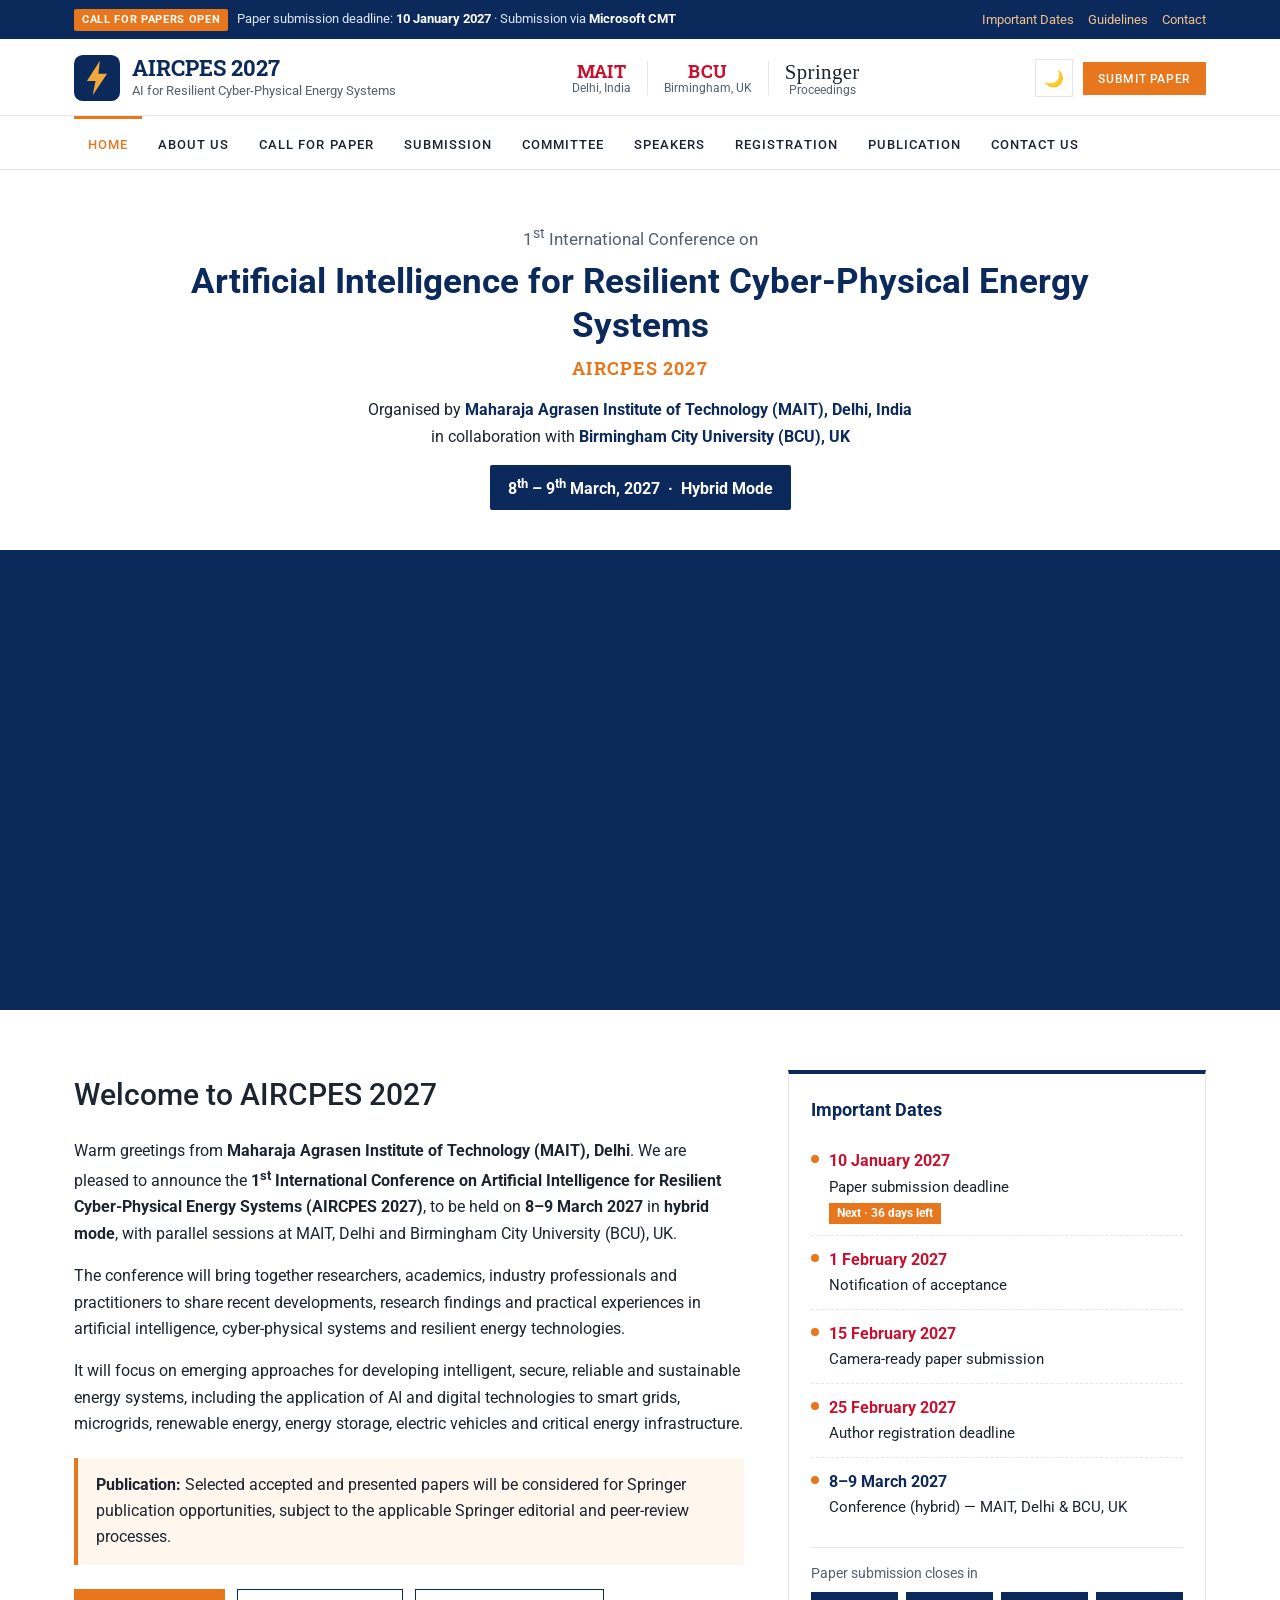
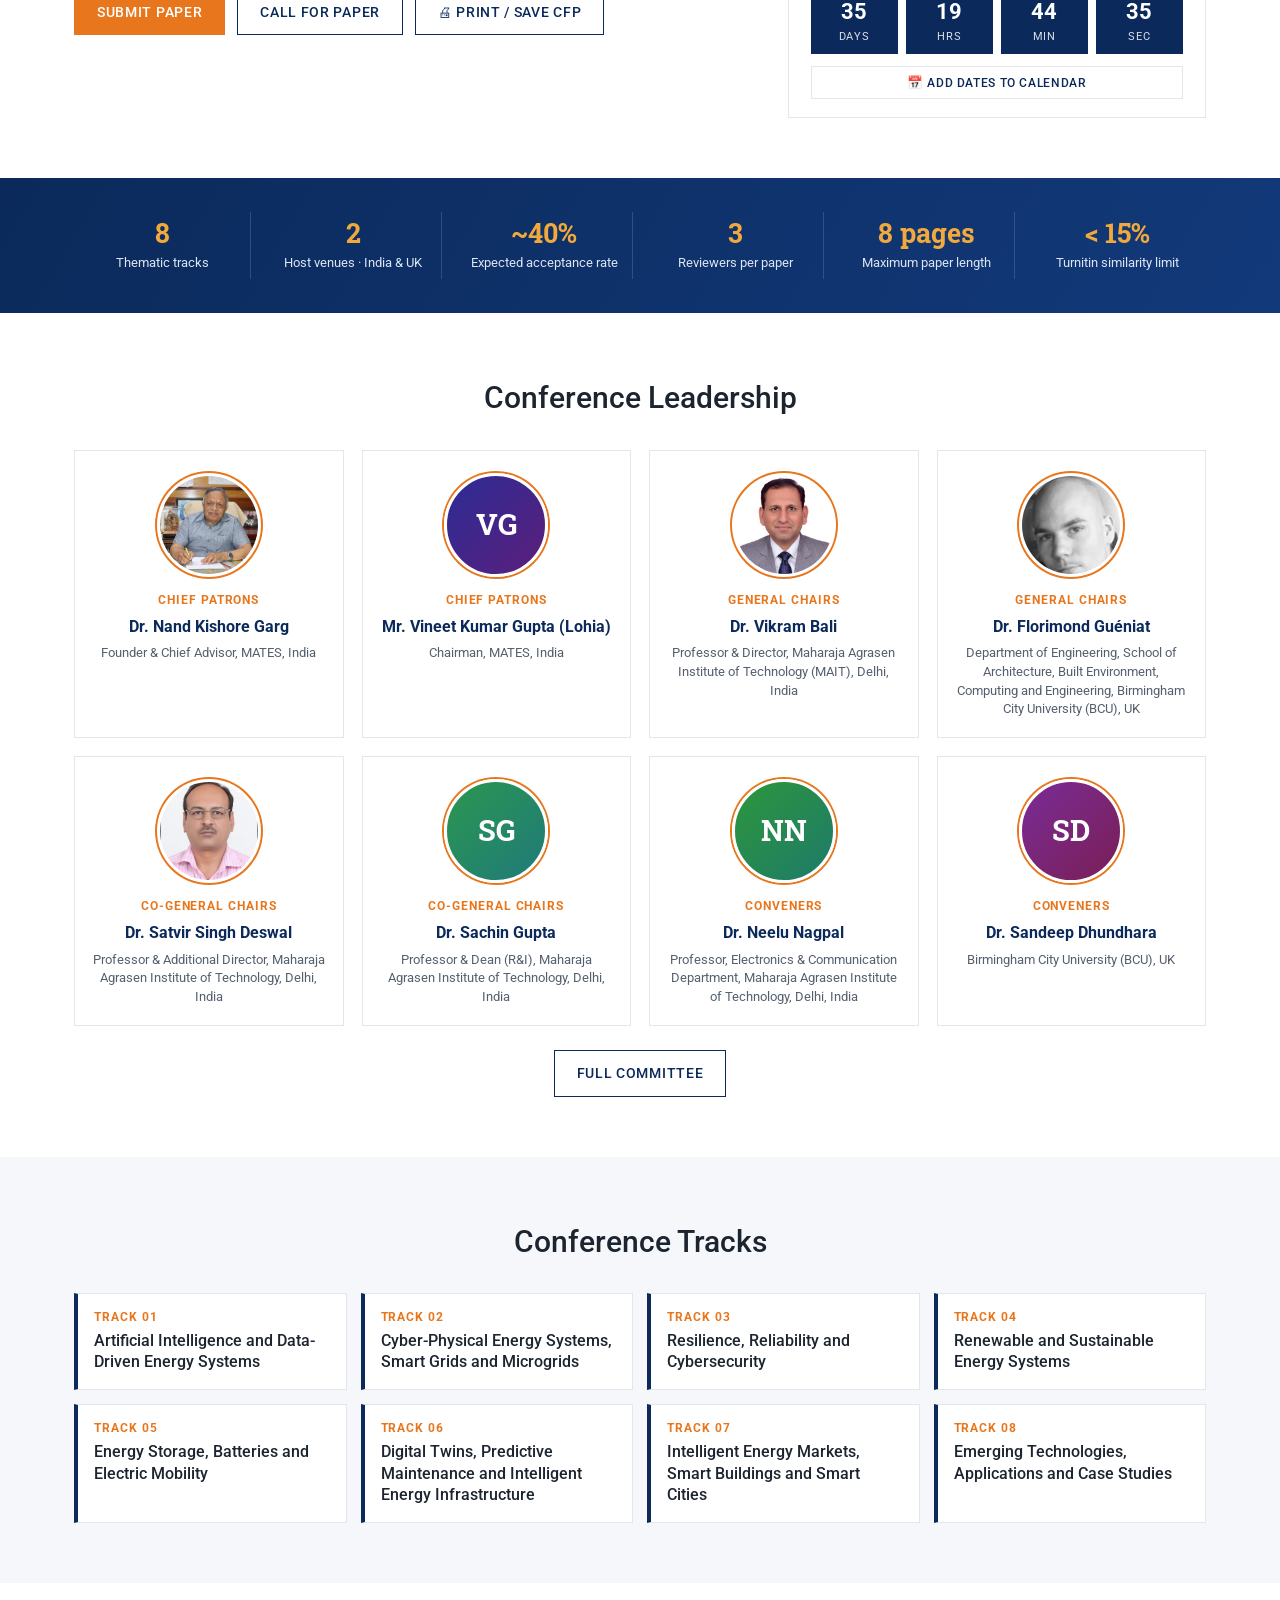
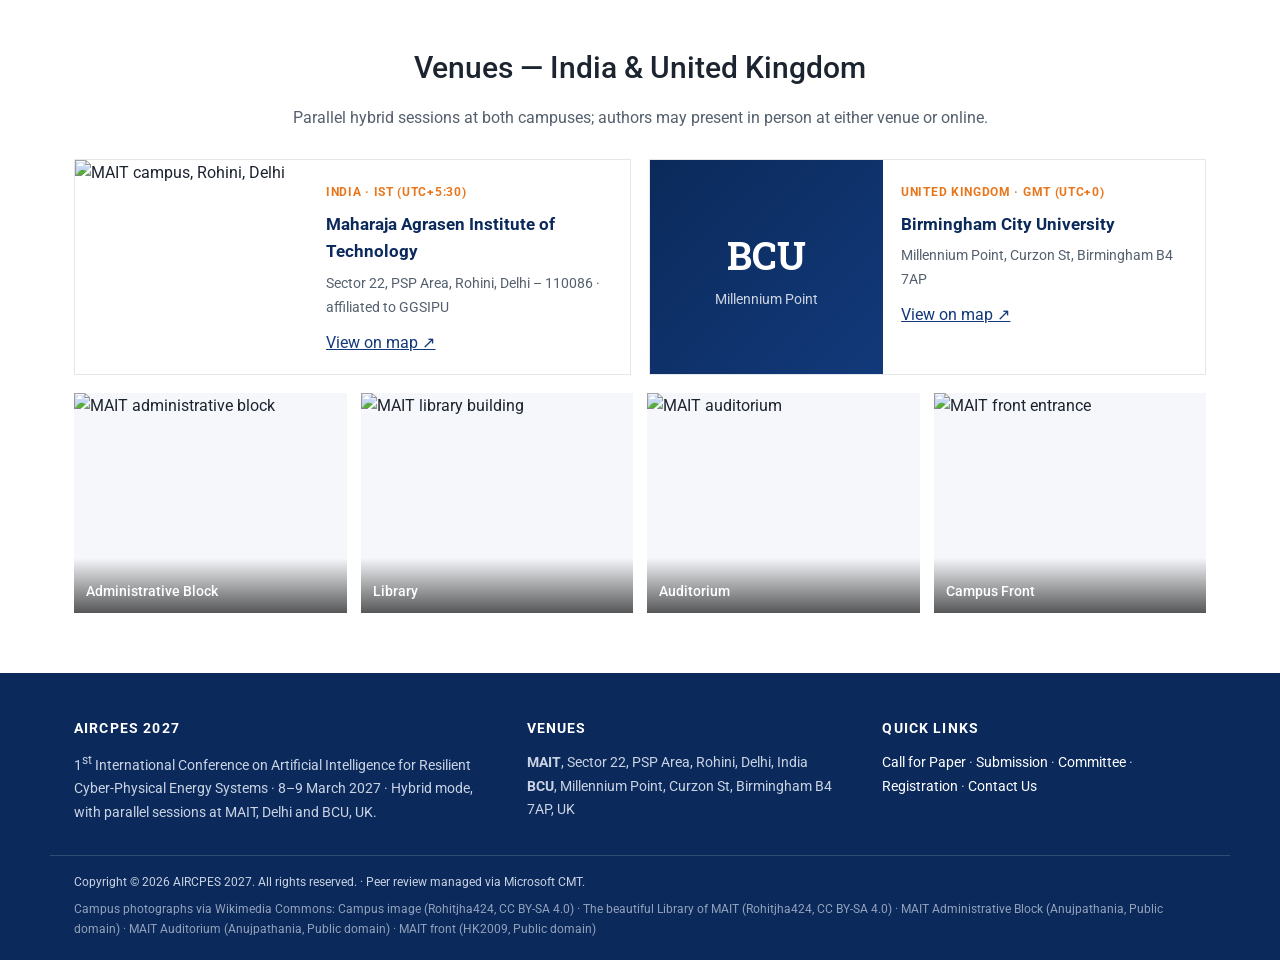
==== commit 2657a497: "Show committee photos on home and committee pages" ====
--- a/index.html
+++ b/index.html
@@ -102,7 +102,7 @@
   <div class="wrap">
     <h2 class="h center">Conference Leadership</h2>
     <div class="lead-grid">
-      <div class="lcard"><span class="avatar ini lg" style="--h:241" aria-hidden="true">NG</span><span class="lrole">Chief Patrons</span><b>Dr. Nand Kishore Garg</b><span class="laff">Founder &amp; Chief Advisor, MATES, India</span></div><div class="lcard"><span class="avatar ini lg" style="--h:240" aria-hidden="true">VG</span><span class="lrole">Chief Patrons</span><b>Mr. Vineet Kumar Gupta (Lohia)</b><span class="laff">Chairman, MATES, India</span></div><div class="lcard"><span class="avatar ini lg" style="--h:23" aria-hidden="true">VB</span><span class="lrole">General Chairs</span><b>Dr. Vikram Bali</b><span class="laff">Professor &amp; Director, Maharaja Agrasen Institute of Technology (MAIT), Delhi, India</span></div><div class="lcard"><span class="avatar ini lg" style="--h:268" aria-hidden="true">FG</span><span class="lrole">General Chairs</span><b>Dr. Florimond Guéniat</b><span class="laff">Department of Engineering, School of Architecture, Built Environment, Computing and Engineering, Birmingham City University (BCU), UK</span></div><div class="lcard"><span class="avatar ini lg" style="--h:132" aria-hidden="true">SD</span><span class="lrole">Co-General Chairs</span><b>Dr. Satvir Singh Deswal</b><span class="laff">Professor &amp; Additional Director, Maharaja Agrasen Institute of Technology, Delhi, India</span></div><div class="lcard"><span class="avatar ini lg" style="--h:140" aria-hidden="true">SG</span><span class="lrole">Co-General Chairs</span><b>Dr. Sachin Gupta</b><span class="laff">Professor &amp; Dean (R&amp;I), Maharaja Agrasen Institute of Technology, Delhi, India</span></div><div class="lcard"><span class="avatar ini lg" style="--h:129" aria-hidden="true">NN</span><span class="lrole">Conveners</span><b>Dr. Neelu Nagpal</b><span class="laff">Professor, Electronics &amp; Communication Department, Maharaja Agrasen Institute of Technology, Delhi, India</span></div><div class="lcard"><span class="avatar ini lg" style="--h:284" aria-hidden="true">SD</span><span class="lrole">Conveners</span><b>Dr. Sandeep Dhundhara</b><span class="laff">Birmingham City University (BCU), UK</span></div>
+      <div class="lcard"><img class="avatar lg" src="img/people/nand-kishore-garg.jpg" alt="Dr. Nand Kishore Garg" loading="lazy"><span class="lrole">Chief Patrons</span><b>Dr. Nand Kishore Garg</b><span class="laff">Founder &amp; Chief Advisor, MATES, India</span></div><div class="lcard"><span class="avatar ini lg" style="--h:240" aria-hidden="true">VG</span><span class="lrole">Chief Patrons</span><b>Mr. Vineet Kumar Gupta (Lohia)</b><span class="laff">Chairman, MATES, India</span></div><div class="lcard"><img class="avatar lg" src="img/people/vikram-bali.jpg" alt="Dr. Vikram Bali" loading="lazy"><span class="lrole">General Chairs</span><b>Dr. Vikram Bali</b><span class="laff">Professor &amp; Director, Maharaja Agrasen Institute of Technology (MAIT), Delhi, India</span></div><div class="lcard"><img class="avatar lg" src="img/people/florimond-gueniat.jpg" alt="Dr. Florimond Guéniat" loading="lazy"><span class="lrole">General Chairs</span><b>Dr. Florimond Guéniat</b><span class="laff">Department of Engineering, School of Architecture, Built Environment, Computing and Engineering, Birmingham City University (BCU), UK</span></div><div class="lcard"><img class="avatar lg" src="img/people/satvir-singh-deswal.jpg" alt="Dr. Satvir Singh Deswal" loading="lazy"><span class="lrole">Co-General Chairs</span><b>Dr. Satvir Singh Deswal</b><span class="laff">Professor &amp; Additional Director, Maharaja Agrasen Institute of Technology, Delhi, India</span></div><div class="lcard"><span class="avatar ini lg" style="--h:140" aria-hidden="true">SG</span><span class="lrole">Co-General Chairs</span><b>Dr. Sachin Gupta</b><span class="laff">Professor &amp; Dean (R&amp;I), Maharaja Agrasen Institute of Technology, Delhi, India</span></div><div class="lcard"><span class="avatar ini lg" style="--h:129" aria-hidden="true">NN</span><span class="lrole">Conveners</span><b>Dr. Neelu Nagpal</b><span class="laff">Professor, Electronics &amp; Communication Department, Maharaja Agrasen Institute of Technology, Delhi, India</span></div><div class="lcard"><span class="avatar ini lg" style="--h:284" aria-hidden="true">SD</span><span class="lrole">Conveners</span><b>Dr. Sandeep Dhundhara</b><span class="laff">Birmingham City University (BCU), UK</span></div>
     </div>
     <div class="cta-row center-row"><a class="btn" href="committee.html">Full committee</a></div>
   </div>
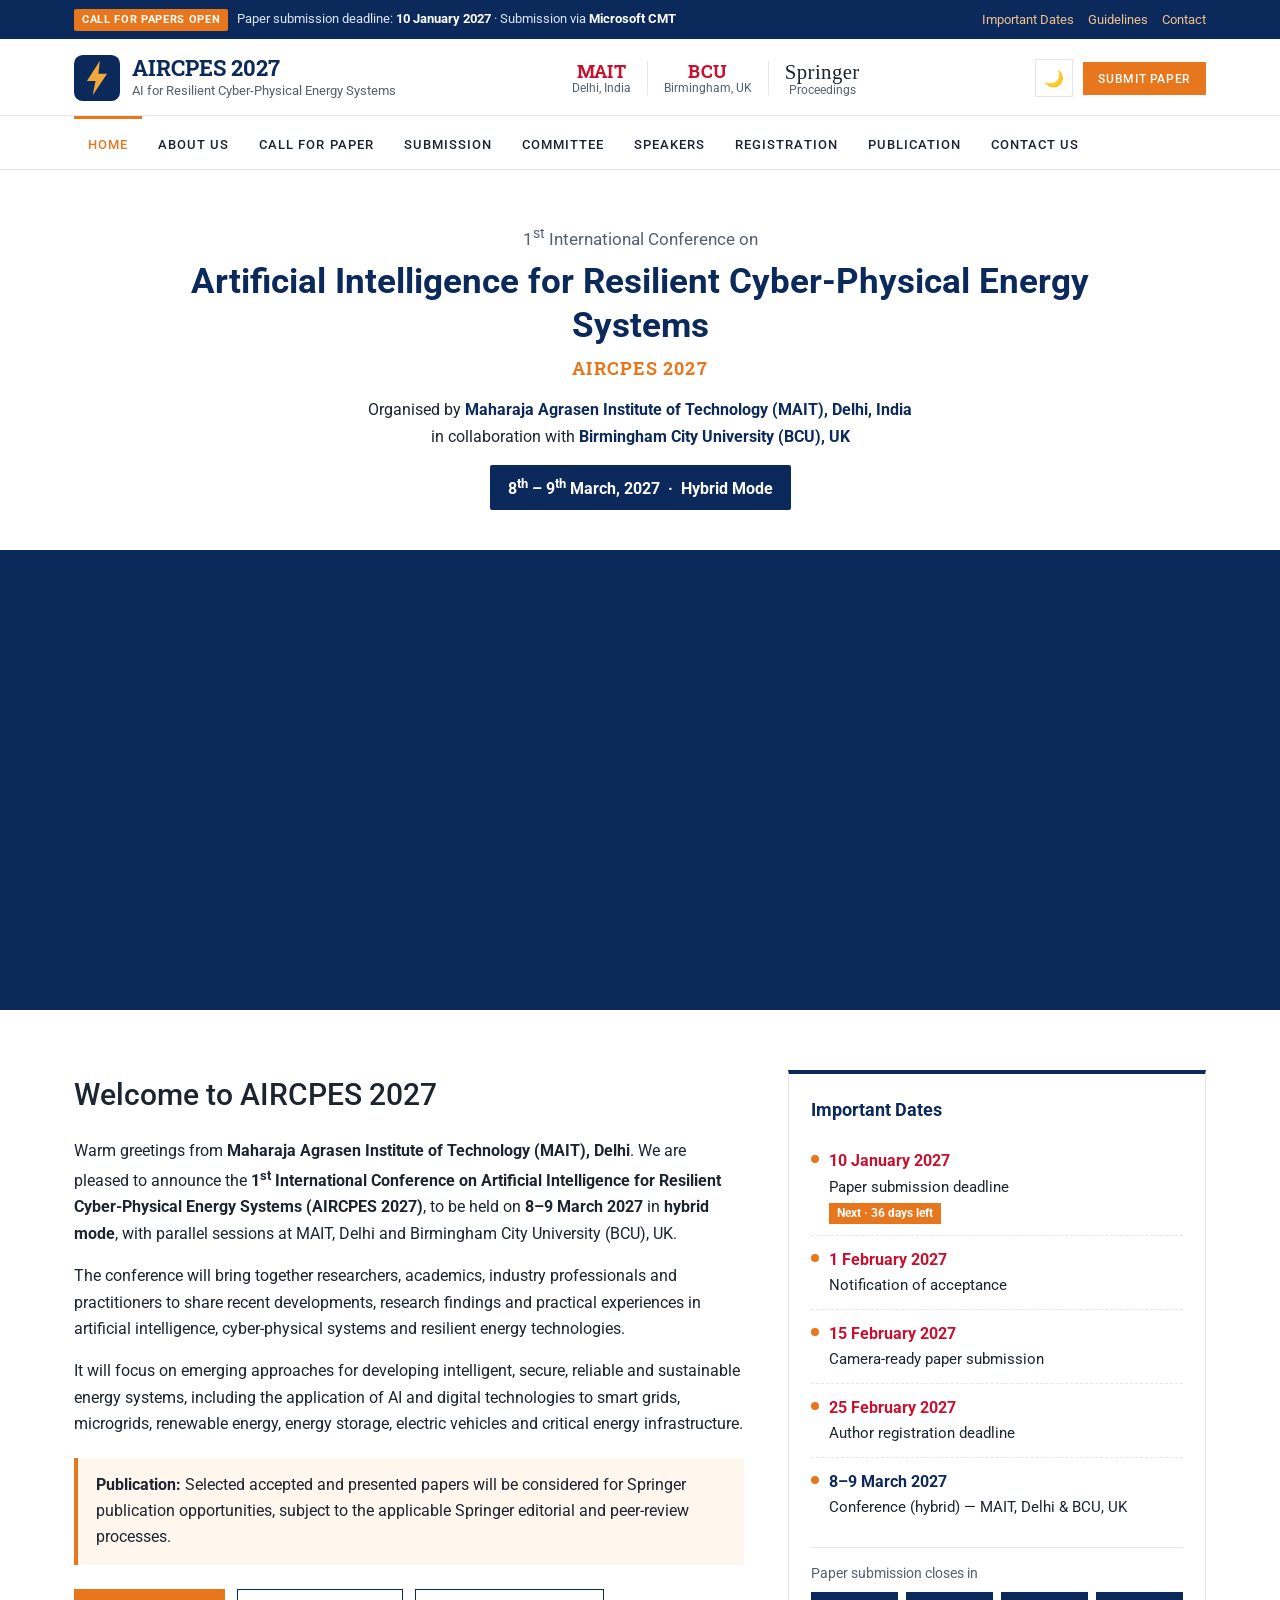
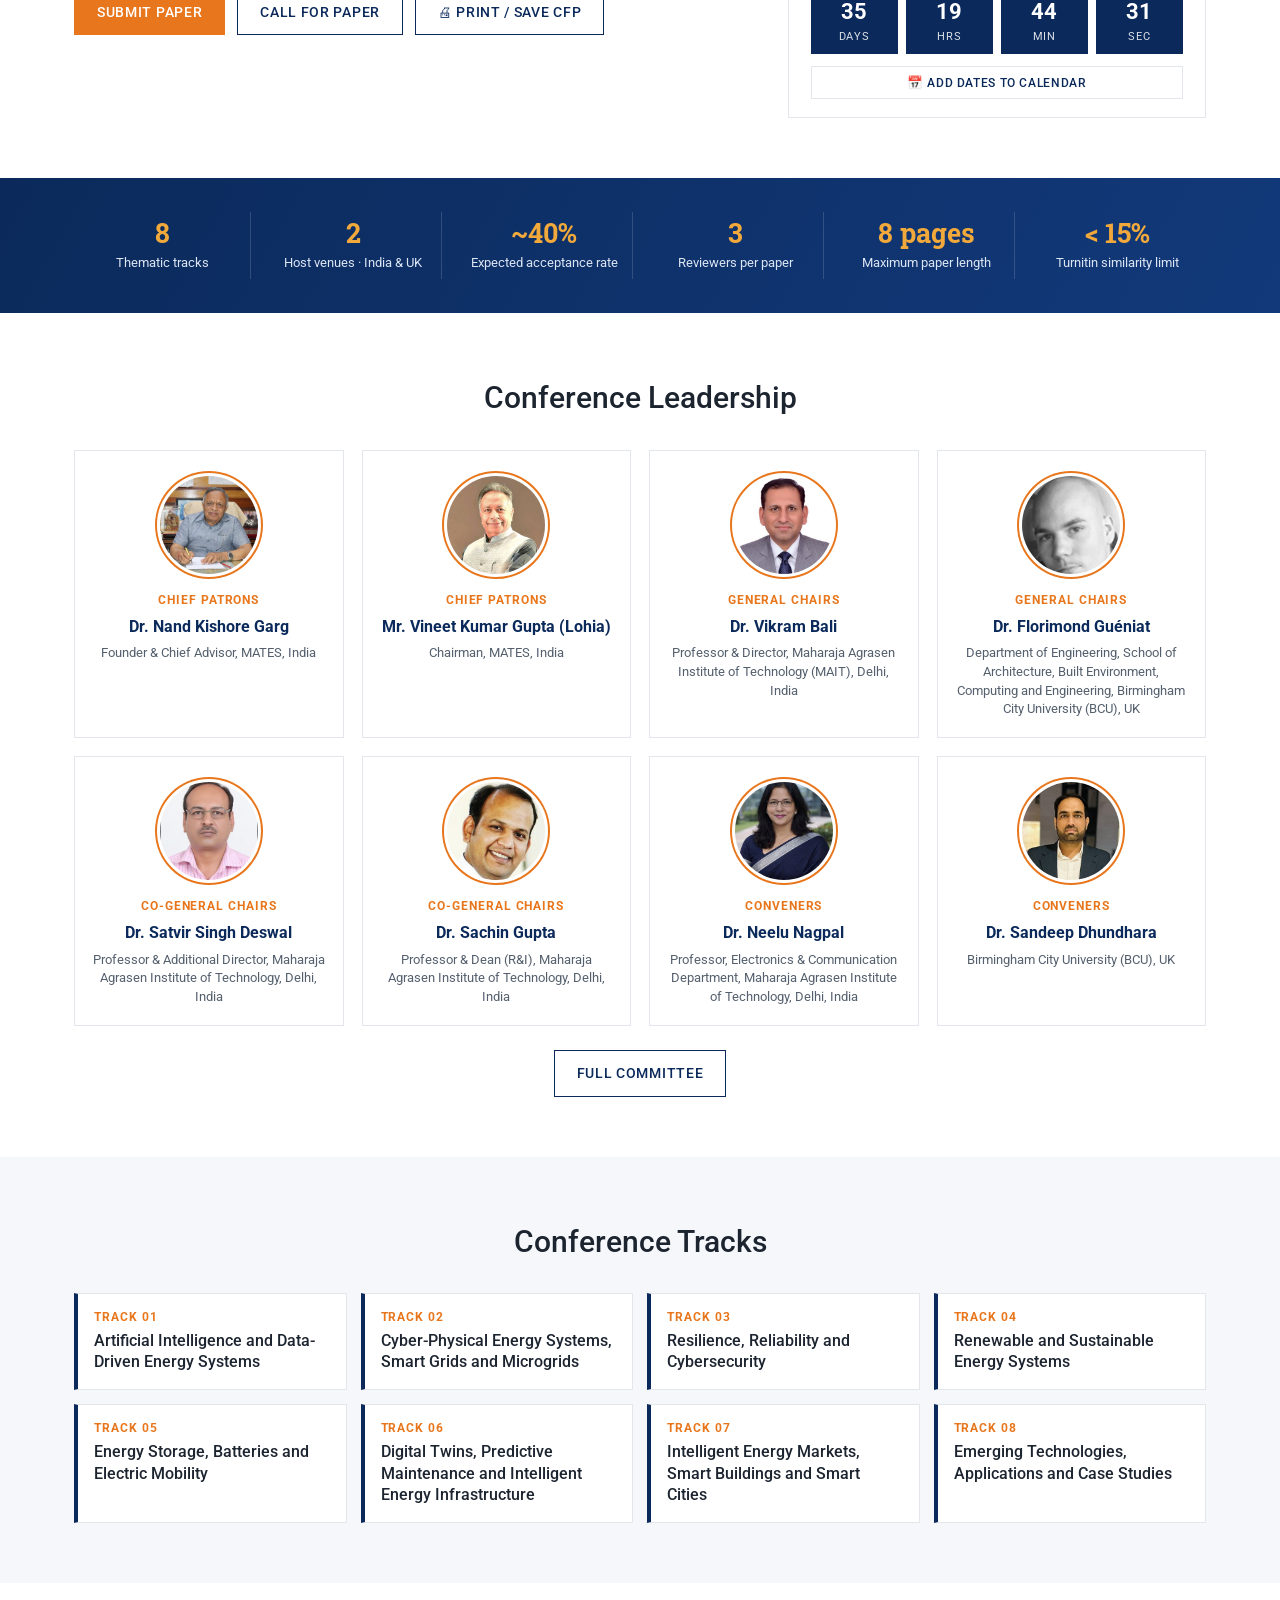
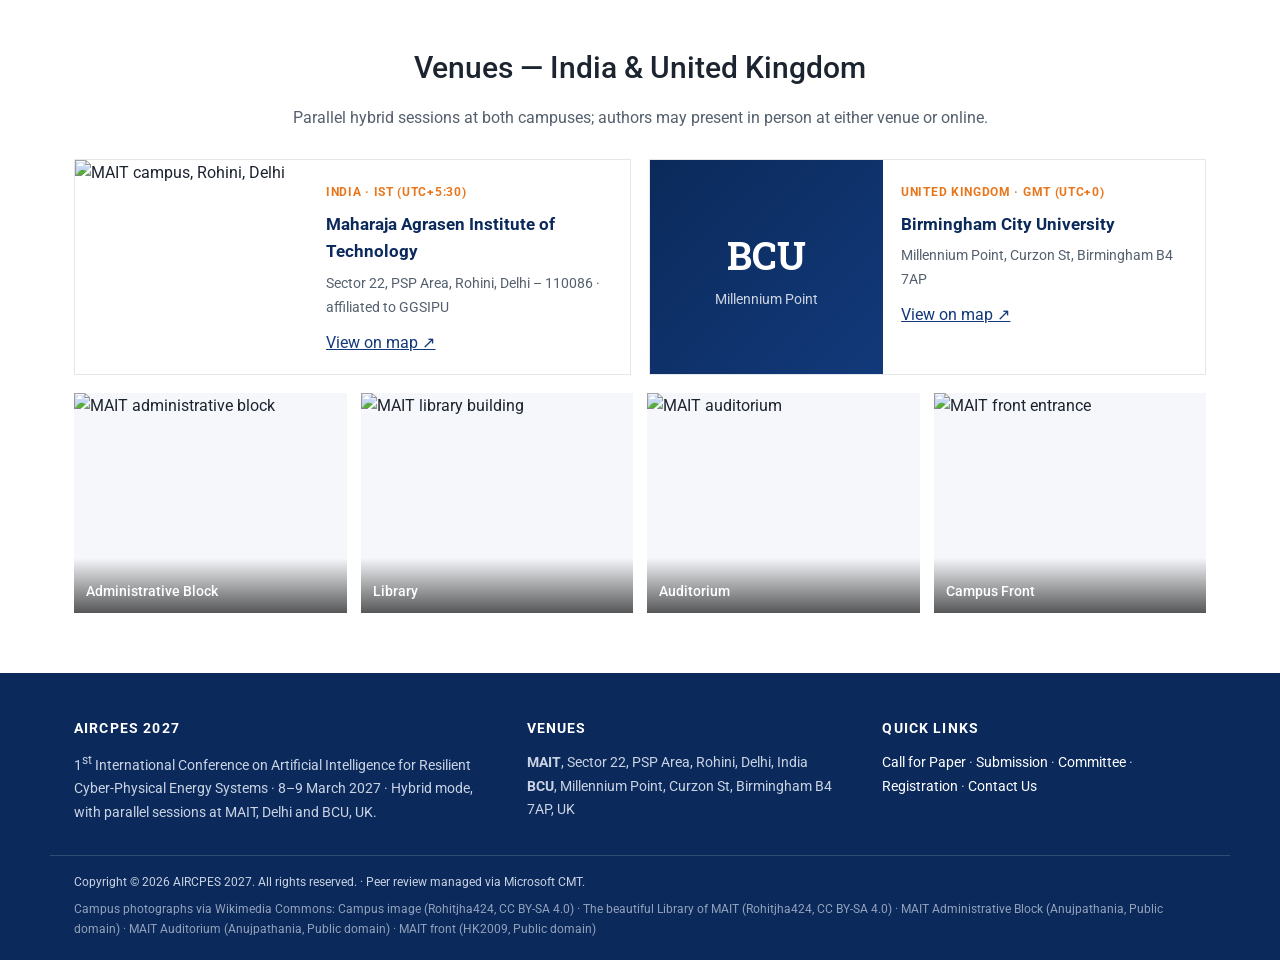
==== commit 007576b9: "Show new photos on home, committee, publication and contact pages" ====
--- a/index.html
+++ b/index.html
@@ -102,7 +102,7 @@
   <div class="wrap">
     <h2 class="h center">Conference Leadership</h2>
     <div class="lead-grid">
-      <div class="lcard"><img class="avatar lg" src="img/people/nand-kishore-garg.jpg" alt="Dr. Nand Kishore Garg" loading="lazy"><span class="lrole">Chief Patrons</span><b>Dr. Nand Kishore Garg</b><span class="laff">Founder &amp; Chief Advisor, MATES, India</span></div><div class="lcard"><span class="avatar ini lg" style="--h:240" aria-hidden="true">VG</span><span class="lrole">Chief Patrons</span><b>Mr. Vineet Kumar Gupta (Lohia)</b><span class="laff">Chairman, MATES, India</span></div><div class="lcard"><img class="avatar lg" src="img/people/vikram-bali.jpg" alt="Dr. Vikram Bali" loading="lazy"><span class="lrole">General Chairs</span><b>Dr. Vikram Bali</b><span class="laff">Professor &amp; Director, Maharaja Agrasen Institute of Technology (MAIT), Delhi, India</span></div><div class="lcard"><img class="avatar lg" src="img/people/florimond-gueniat.jpg" alt="Dr. Florimond Guéniat" loading="lazy"><span class="lrole">General Chairs</span><b>Dr. Florimond Guéniat</b><span class="laff">Department of Engineering, School of Architecture, Built Environment, Computing and Engineering, Birmingham City University (BCU), UK</span></div><div class="lcard"><img class="avatar lg" src="img/people/satvir-singh-deswal.jpg" alt="Dr. Satvir Singh Deswal" loading="lazy"><span class="lrole">Co-General Chairs</span><b>Dr. Satvir Singh Deswal</b><span class="laff">Professor &amp; Additional Director, Maharaja Agrasen Institute of Technology, Delhi, India</span></div><div class="lcard"><span class="avatar ini lg" style="--h:140" aria-hidden="true">SG</span><span class="lrole">Co-General Chairs</span><b>Dr. Sachin Gupta</b><span class="laff">Professor &amp; Dean (R&amp;I), Maharaja Agrasen Institute of Technology, Delhi, India</span></div><div class="lcard"><span class="avatar ini lg" style="--h:129" aria-hidden="true">NN</span><span class="lrole">Conveners</span><b>Dr. Neelu Nagpal</b><span class="laff">Professor, Electronics &amp; Communication Department, Maharaja Agrasen Institute of Technology, Delhi, India</span></div><div class="lcard"><span class="avatar ini lg" style="--h:284" aria-hidden="true">SD</span><span class="lrole">Conveners</span><b>Dr. Sandeep Dhundhara</b><span class="laff">Birmingham City University (BCU), UK</span></div>
+      <div class="lcard"><img class="avatar lg" src="img/people/nand-kishore-garg.jpg" alt="Dr. Nand Kishore Garg" loading="lazy"><span class="lrole">Chief Patrons</span><b>Dr. Nand Kishore Garg</b><span class="laff">Founder &amp; Chief Advisor, MATES, India</span></div><div class="lcard"><img class="avatar lg" src="img/people/vineet-kumar-gupta.jpg" alt="Mr. Vineet Kumar Gupta (Lohia)" loading="lazy"><span class="lrole">Chief Patrons</span><b>Mr. Vineet Kumar Gupta (Lohia)</b><span class="laff">Chairman, MATES, India</span></div><div class="lcard"><img class="avatar lg" src="img/people/vikram-bali.jpg" alt="Dr. Vikram Bali" loading="lazy"><span class="lrole">General Chairs</span><b>Dr. Vikram Bali</b><span class="laff">Professor &amp; Director, Maharaja Agrasen Institute of Technology (MAIT), Delhi, India</span></div><div class="lcard"><img class="avatar lg" src="img/people/florimond-gueniat.jpg" alt="Dr. Florimond Guéniat" loading="lazy"><span class="lrole">General Chairs</span><b>Dr. Florimond Guéniat</b><span class="laff">Department of Engineering, School of Architecture, Built Environment, Computing and Engineering, Birmingham City University (BCU), UK</span></div><div class="lcard"><img class="avatar lg" src="img/people/satvir-singh-deswal.jpg" alt="Dr. Satvir Singh Deswal" loading="lazy"><span class="lrole">Co-General Chairs</span><b>Dr. Satvir Singh Deswal</b><span class="laff">Professor &amp; Additional Director, Maharaja Agrasen Institute of Technology, Delhi, India</span></div><div class="lcard"><img class="avatar lg" src="img/people/sachin-gupta.jpg" alt="Dr. Sachin Gupta" loading="lazy"><span class="lrole">Co-General Chairs</span><b>Dr. Sachin Gupta</b><span class="laff">Professor &amp; Dean (R&amp;I), Maharaja Agrasen Institute of Technology, Delhi, India</span></div><div class="lcard"><img class="avatar lg" src="img/people/neelu-nagpal.jpg" alt="Dr. Neelu Nagpal" loading="lazy"><span class="lrole">Conveners</span><b>Dr. Neelu Nagpal</b><span class="laff">Professor, Electronics &amp; Communication Department, Maharaja Agrasen Institute of Technology, Delhi, India</span></div><div class="lcard"><img class="avatar lg" src="img/people/sandeep-dhundhara.jpg" alt="Dr. Sandeep Dhundhara" loading="lazy"><span class="lrole">Conveners</span><b>Dr. Sandeep Dhundhara</b><span class="laff">Birmingham City University (BCU), UK</span></div>
     </div>
     <div class="cta-row center-row"><a class="btn" href="committee.html">Full committee</a></div>
   </div>
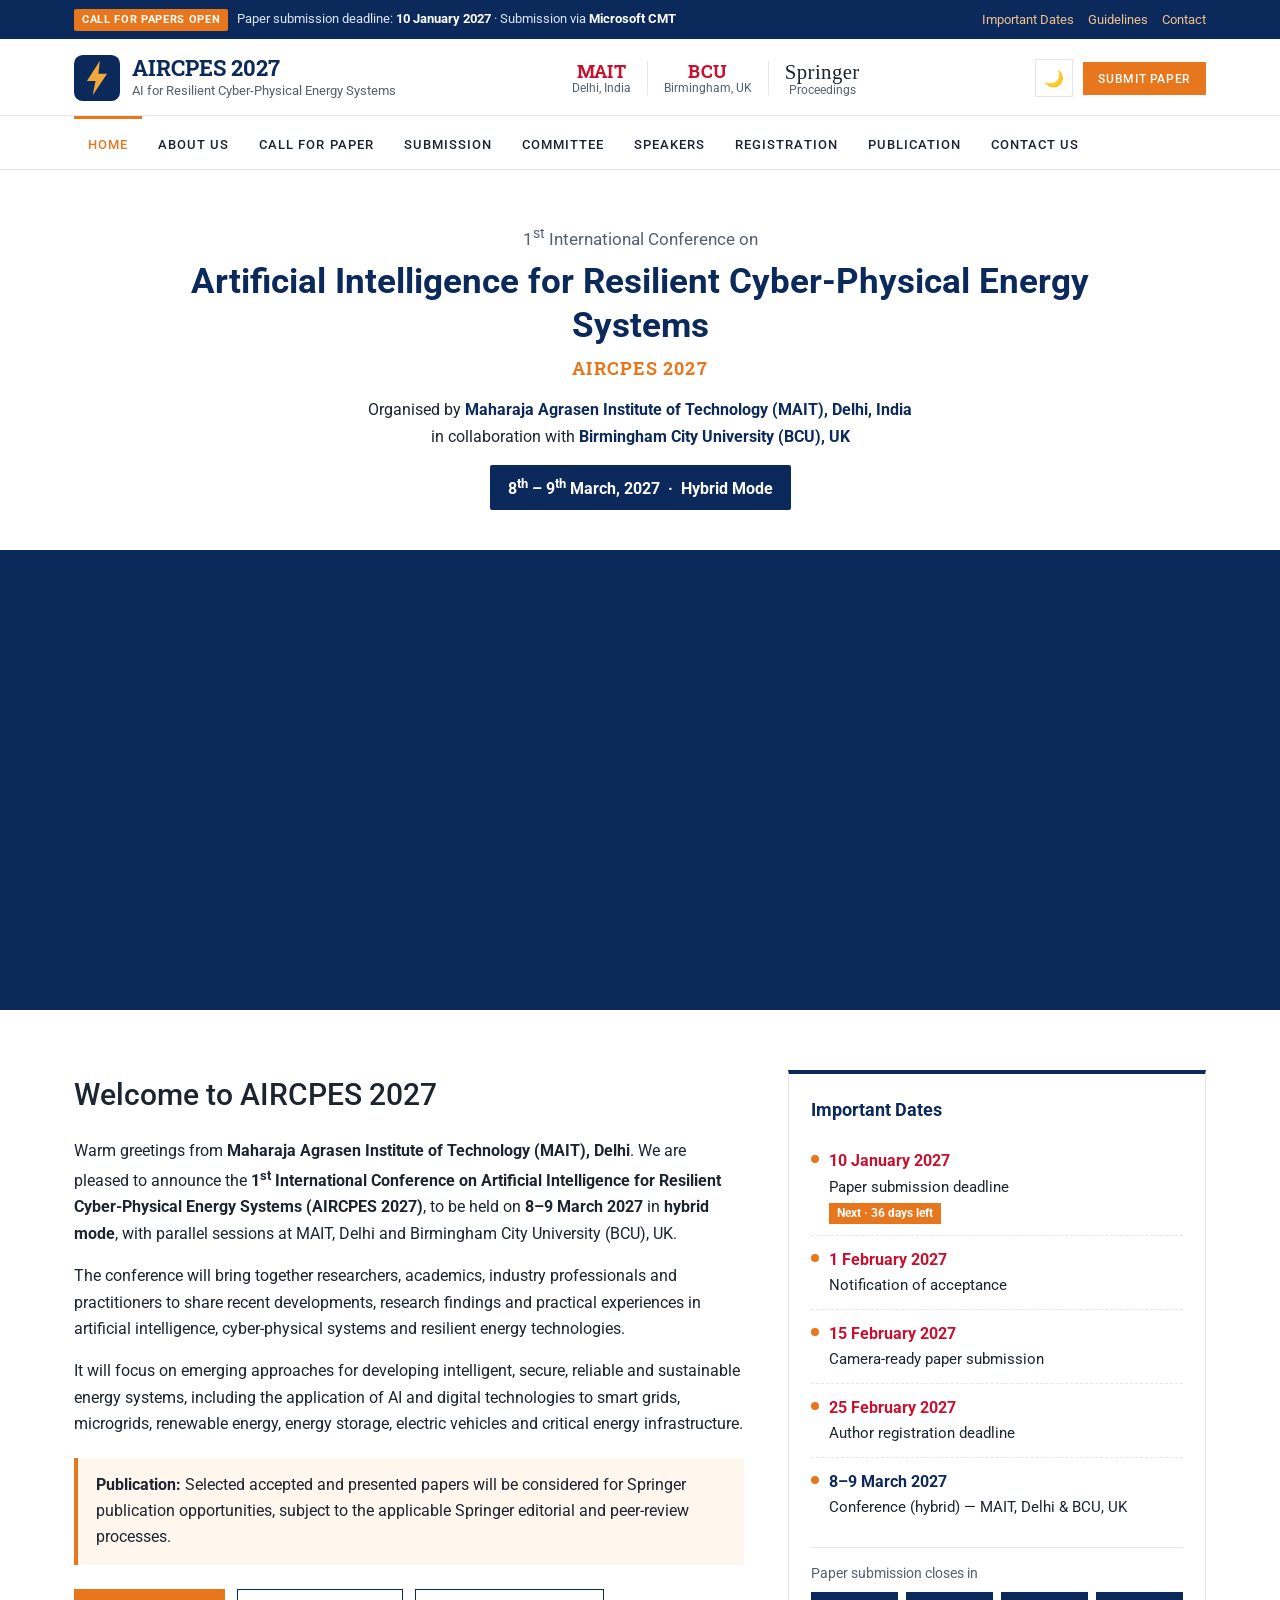
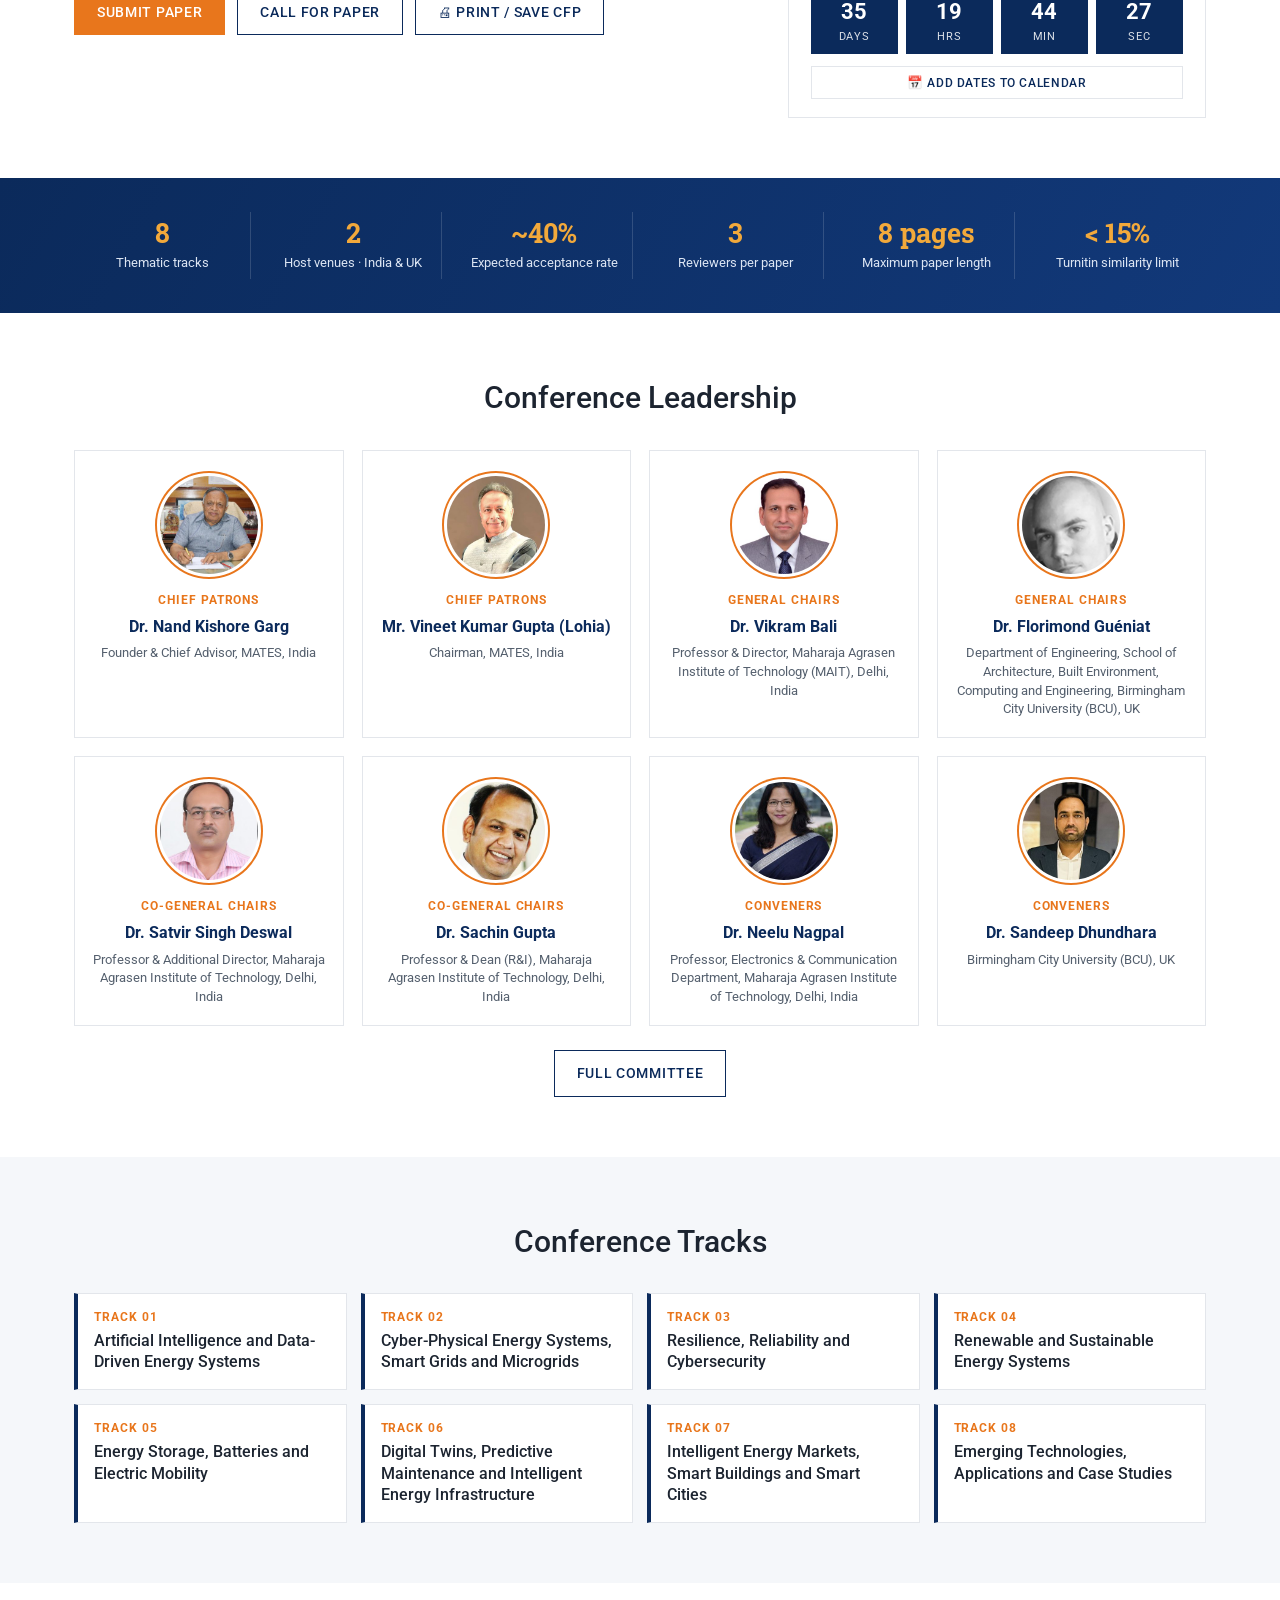
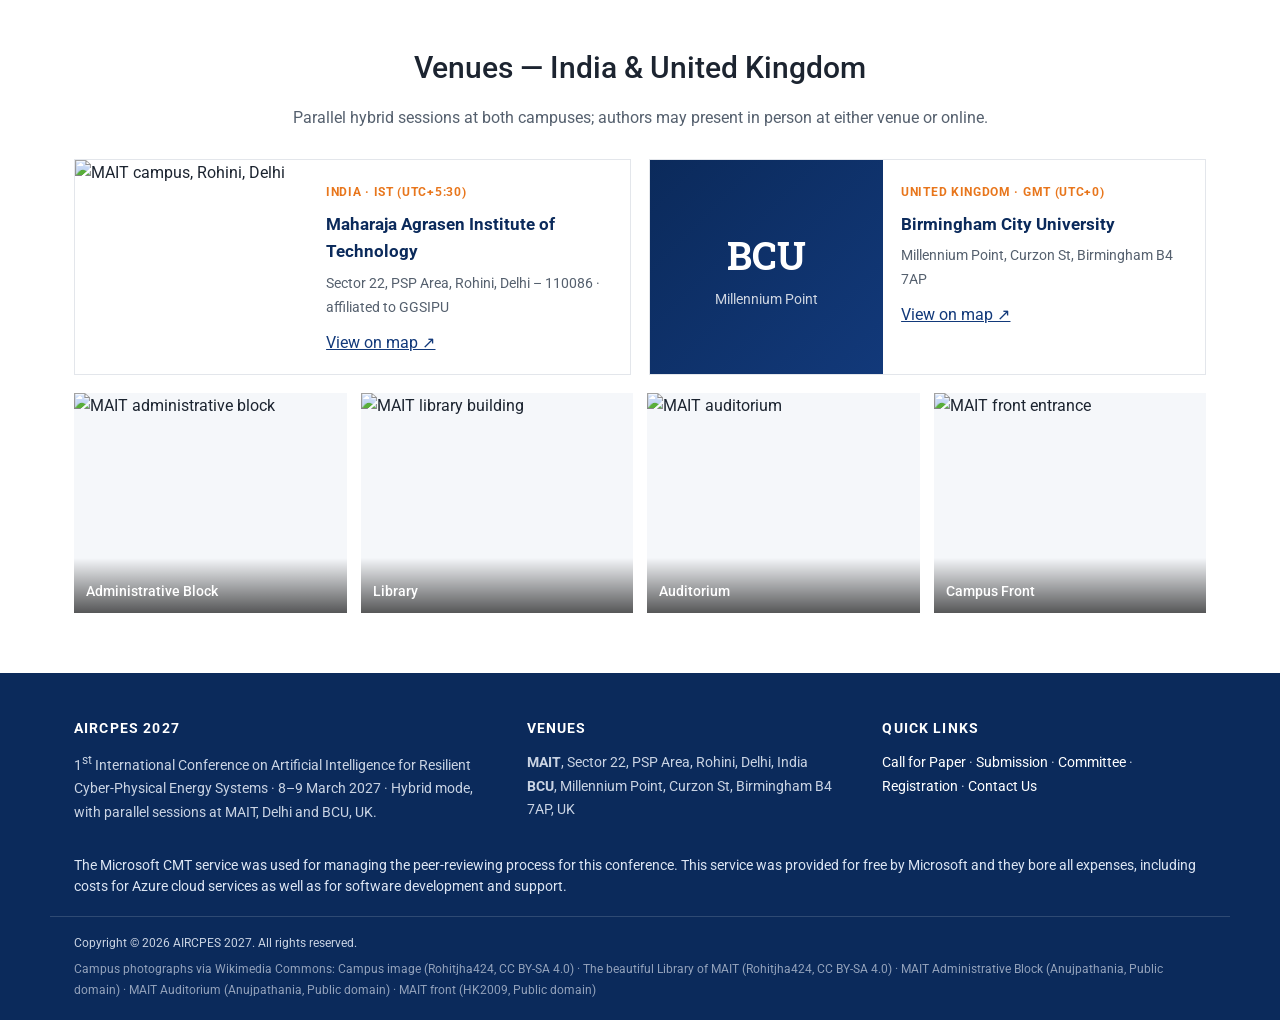
==== commit ef8b3bd5: "Add required Microsoft CMT acknowledgment to every page" ====
--- a/index.html
+++ b/index.html
@@ -156,8 +156,9 @@
       <p><a href="call-for-papers.html">Call for Paper</a> · <a href="submission.html">Submission</a> · <a href="committee.html">Committee</a> · <a href="registration.html">Registration</a> · <a href="contact.html">Contact Us</a></p>
     </div>
   </div>
+  <div class="wrap cmt-ack-foot"><p>The Microsoft CMT service was used for managing the peer-reviewing process for this conference. This service was provided for free by Microsoft and they bore all expenses, including costs for Azure cloud services as well as for software development and support.</p></div>
   <div class="wrap foot-base">
-    <span>Copyright © 2026 AIRCPES 2027. All rights reserved. · Peer review managed via Microsoft CMT.</span>
+    <span>Copyright © 2026 AIRCPES 2027. All rights reserved.</span>
     <span class="credits">Campus photographs via Wikimedia Commons: <a href="https://commons.wikimedia.org/wiki/File:Campus_image.jpg" target="_blank" rel="noopener">Campus image</a> (Rohitjha424, CC BY-SA 4.0) · <a href="https://commons.wikimedia.org/wiki/File:The_beautiful_Library_of_MAIT.jpg" target="_blank" rel="noopener">The beautiful Library of MAIT</a> (Rohitjha424, CC BY-SA 4.0) · <a href="https://commons.wikimedia.org/wiki/File:MAIT_Administrative_Block.JPG" target="_blank" rel="noopener">MAIT Administrative Block</a> (Anujpathania, Public domain) · <a href="https://commons.wikimedia.org/wiki/File:MAIT_Auditorium.JPG" target="_blank" rel="noopener">MAIT Auditorium</a> (Anujpathania, Public domain) · <a href="https://commons.wikimedia.org/wiki/File:Mait9.jpg" target="_blank" rel="noopener">MAIT front</a> (HK2009, Public domain)</span>
   </div>
 </footer>
--- a/style.css
+++ b/style.css
@@ -312,3 +312,5 @@
   .icon-btn { width: 34px; height: 34px; }
   .brandrow { padding-top: 10px; padding-bottom: 10px; gap: 10px; }
 }
+.cmt-ack-foot { padding-bottom: 18px; }
+.cmt-ack-foot p { margin: 0; color: #DCE5F3; font-size: .86rem; line-height: 1.55; font-weight: 400; font-style: normal; }
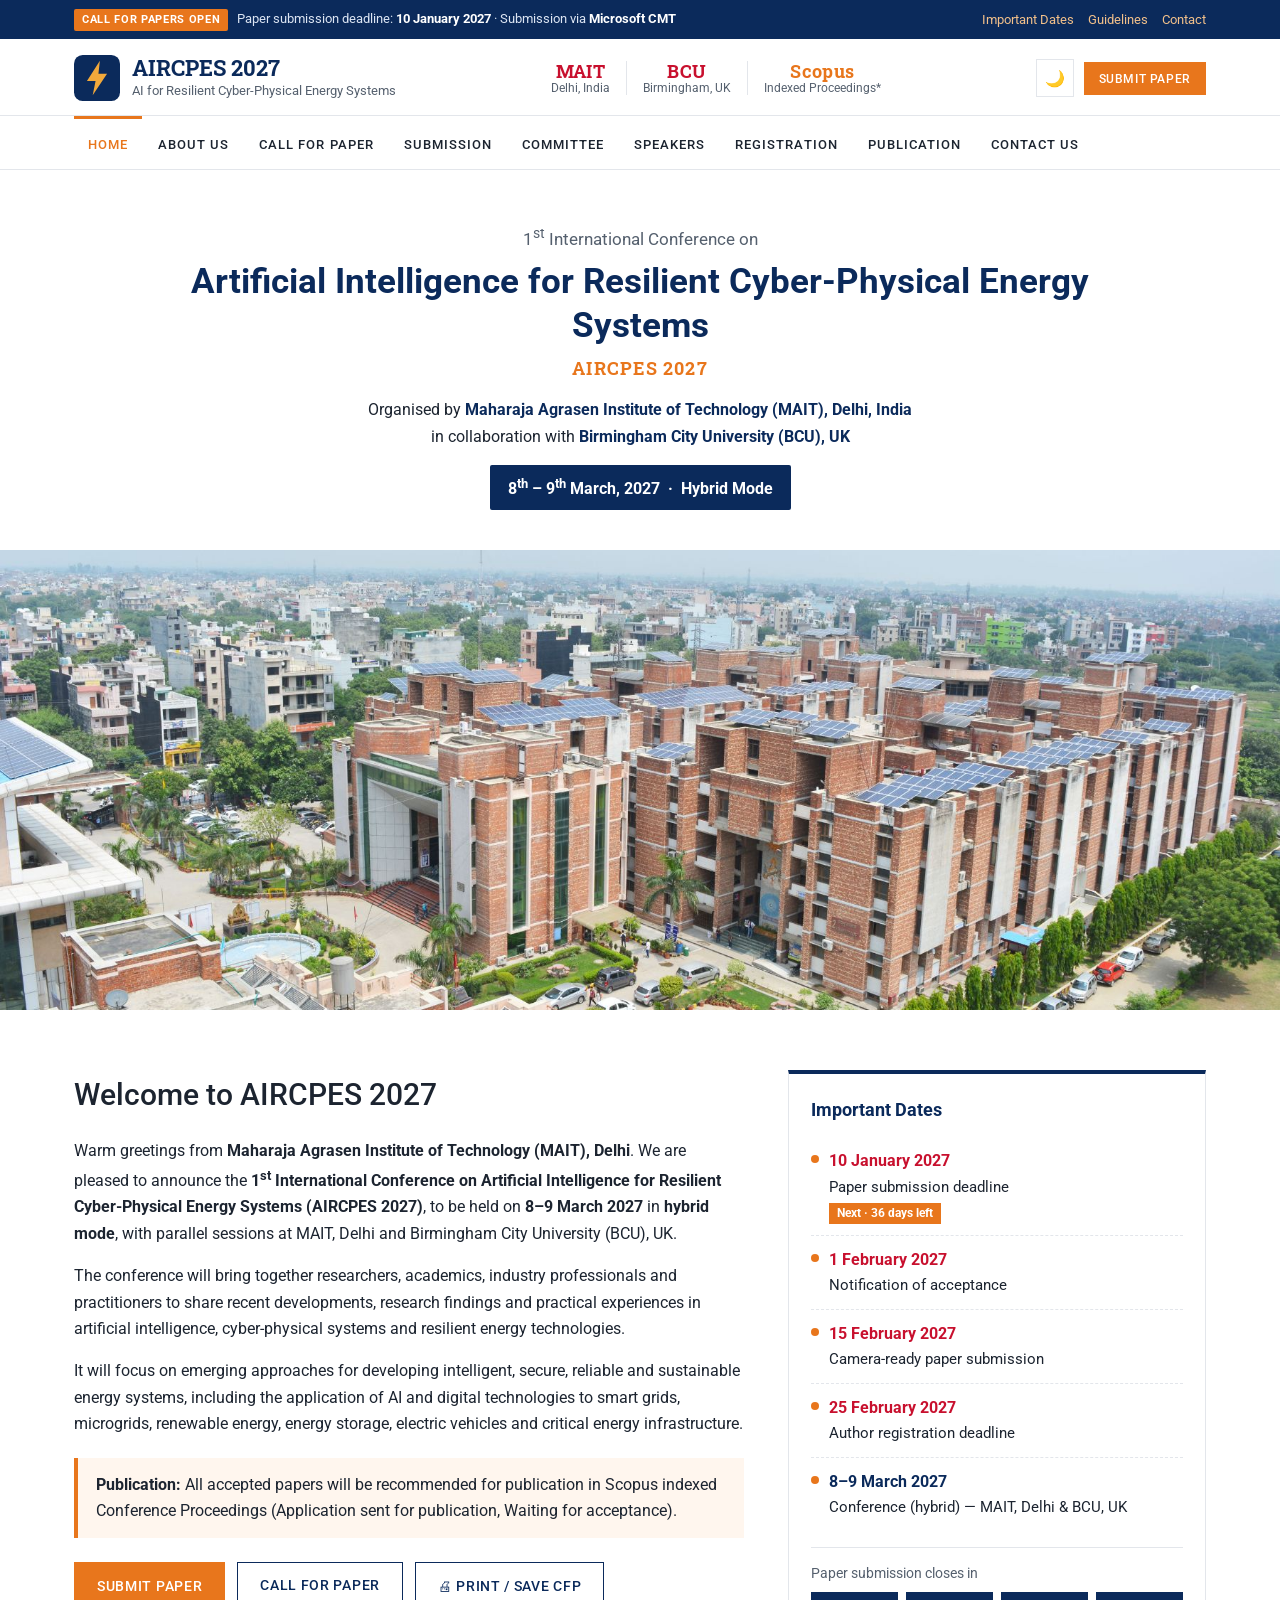
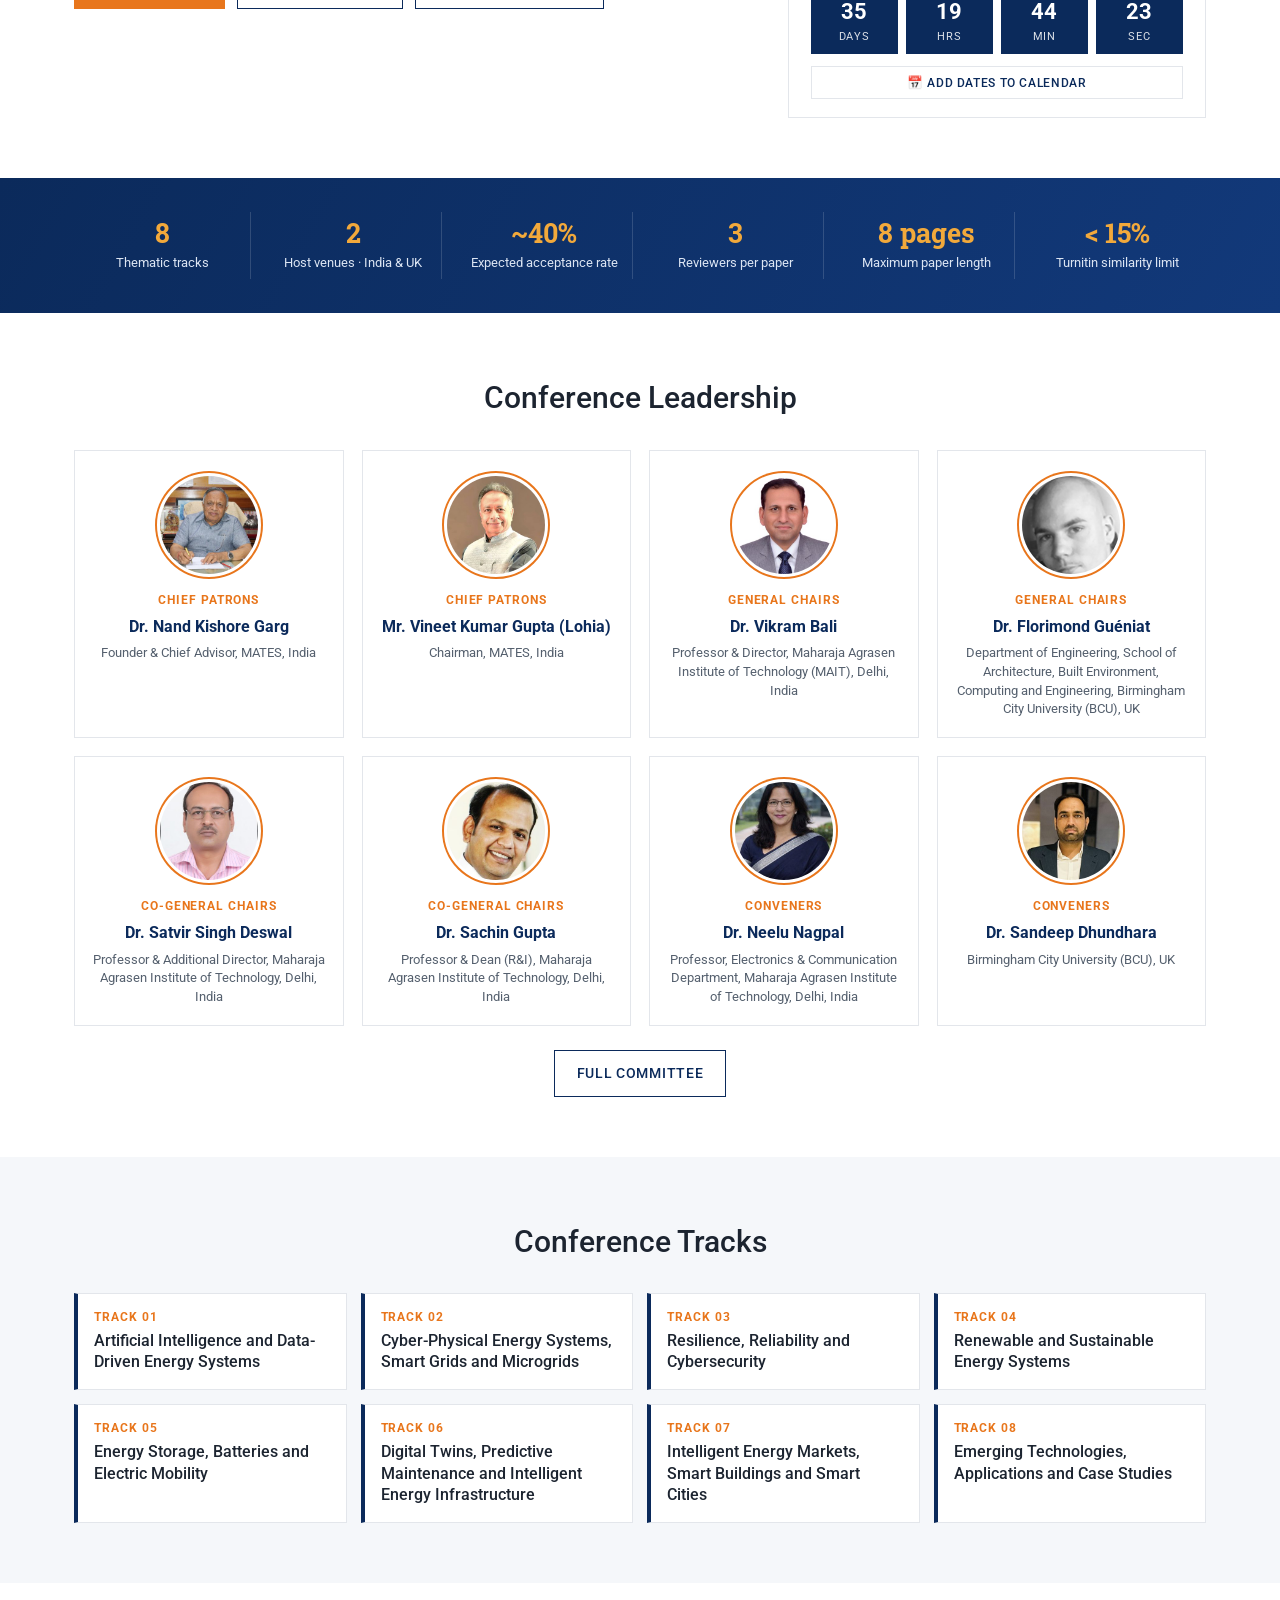
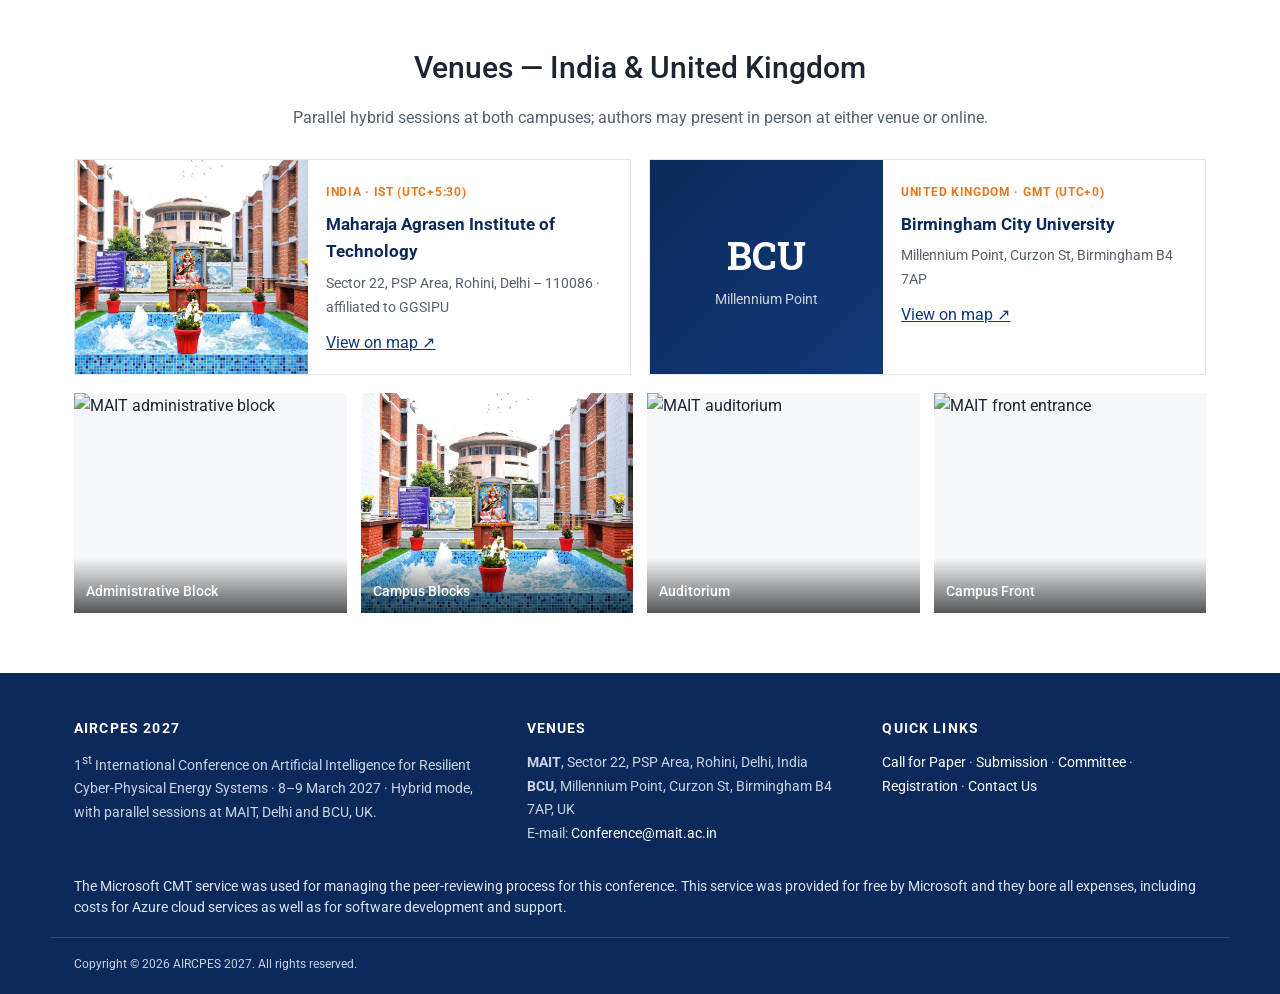
==== commit c77856f0: "CMT link, conference e-mail, Scopus proceedings wording, committee moves, remove photo credits" ====
--- a/index.html
+++ b/index.html
@@ -11,7 +11,7 @@
 <meta property="og:url" content="https://www.aircpes.in/">
 <meta property="og:title" content="AIRCPES 2027 — AI for Resilient Cyber-Physical Energy Systems">
 <meta property="og:description" content="AIRCPES 2027: 1st International Conference on Artificial Intelligence for Resilient Cyber-Physical Energy Systems, 8–9 March 2027, hybrid mode, organised by MAIT Delhi in collaboration with Birmingham City University, UK.">
-<meta property="og:image" content="https://upload.wikimedia.org/wikipedia/commons/5/50/Campus_image.jpg">
+<meta property="og:image" content="https://www.aircpes.in/img/campus/mait-aerial.jpg">
 <link rel="icon" href="data:image/svg+xml,%3Csvg xmlns='http://www.w3.org/2000/svg' viewBox='0 0 64 64'%3E%3Crect width='64' height='64' rx='12' fill='%230B2A5B'/%3E%3Cpath d='M36 8 18 36h12l-4 20 20-30H34z' fill='%23F2A93B'/%3E%3C/svg%3E">
 <link rel="preconnect" href="https://fonts.googleapis.com">
 <link rel="preconnect" href="https://fonts.gstatic.com" crossorigin>
@@ -39,7 +39,7 @@
       <span class="sep"></span>
       <span class="pt"><b>BCU</b><small>Birmingham, UK</small></span>
       <span class="sep"></span>
-      <span class="pt springer"><b>Springer</b><small>Proceedings</small></span>
+      <span class="pt springer"><b>Scopus</b><small>Indexed Proceedings*</small></span>
     </div>
     <div class="head-actions">
       <button class="icon-btn" type="button" id="theme-toggle" aria-label="Toggle dark mode" title="Toggle dark mode">🌙</button>
@@ -73,7 +73,7 @@
       <p>Warm greetings from <b>Maharaja Agrasen Institute of Technology (MAIT), Delhi</b>. We are pleased to announce the <b>1<sup>st</sup> International Conference on Artificial Intelligence for Resilient Cyber-Physical Energy Systems (AIRCPES 2027)</b>, to be held on <b>8–9 March 2027</b> in <b>hybrid mode</b>, with parallel sessions at MAIT, Delhi and Birmingham City University (BCU), UK.</p>
       <p>The conference will bring together researchers, academics, industry professionals and practitioners to share recent developments, research findings and practical experiences in artificial intelligence, cyber-physical systems and resilient energy technologies.</p>
       <p>It will focus on emerging approaches for developing intelligent, secure, reliable and sustainable energy systems, including the application of AI and digital technologies to smart grids, microgrids, renewable energy, energy storage, electric vehicles and critical energy infrastructure.</p>
-      <div class="notice"><b>Publication:</b> Selected accepted and presented papers will be considered for Springer publication opportunities, subject to the applicable Springer editorial and peer-review processes.</div>
+      <div class="notice"><b>Publication:</b> All accepted papers will be recommended for publication in Scopus indexed Conference Proceedings (Application sent for publication, Waiting for acceptance).</div>
       <div class="cta-row">
         <button class="btn solid" type="button" data-open-cmt>Submit Paper</button>
         <a class="btn" href="call-for-papers.html">Call for Paper</a>
@@ -123,7 +123,7 @@
     <p class="center lead">Parallel hybrid sessions at both campuses; authors may present in person at either venue or online.</p>
     <div class="venues">
       <article class="venue">
-        <img src="https://upload.wikimedia.org/wikipedia/commons/2/23/The_beautiful_Library_of_MAIT.jpg" alt="MAIT campus, Rohini, Delhi" loading="lazy">
+        <img src="img/campus/mait-blocks.jpg" alt="MAIT campus, Rohini, Delhi" loading="lazy">
         <div class="vbody"><span class="vtag">India · IST (UTC+5:30)</span><h3>Maharaja Agrasen Institute of Technology</h3><p>Sector 22, PSP Area, Rohini, Delhi – 110086 · affiliated to GGSIPU</p><a href="https://maps.google.com/?q=Maharaja+Agrasen+Institute+of+Technology+Rohini+Delhi" target="_blank" rel="noopener">View on map ↗</a></div>
       </article>
       <article class="venue">
@@ -133,7 +133,7 @@
     </div>
     <div class="gallery">
       <figure><img src="https://upload.wikimedia.org/wikipedia/commons/thumb/2/21/MAIT_Administrative_Block.JPG/1280px-MAIT_Administrative_Block.JPG" alt="MAIT administrative block" loading="lazy"><figcaption>Administrative Block</figcaption></figure>
-      <figure><img src="https://upload.wikimedia.org/wikipedia/commons/2/23/The_beautiful_Library_of_MAIT.jpg" alt="MAIT library building" loading="lazy"><figcaption>Library</figcaption></figure>
+      <figure><img src="img/campus/mait-blocks.jpg" alt="MAIT campus blocks" loading="lazy"><figcaption>Campus Blocks</figcaption></figure>
       <figure><img src="https://upload.wikimedia.org/wikipedia/commons/thumb/f/f8/MAIT_Auditorium.JPG/1280px-MAIT_Auditorium.JPG" alt="MAIT auditorium" loading="lazy"><figcaption>Auditorium</figcaption></figure>
       <figure><img src="https://upload.wikimedia.org/wikipedia/commons/e/e0/Mait9.jpg" alt="MAIT front entrance" loading="lazy"><figcaption>Campus Front</figcaption></figure>
     </div>
@@ -149,7 +149,7 @@
     </div>
     <div>
       <h4>Venues</h4>
-      <p><b>MAIT</b>, Sector 22, PSP Area, Rohini, Delhi, India<br><b>BCU</b>, Millennium Point, Curzon St, Birmingham B4 7AP, UK</p>
+      <p><b>MAIT</b>, Sector 22, PSP Area, Rohini, Delhi, India<br><b>BCU</b>, Millennium Point, Curzon St, Birmingham B4 7AP, UK<br>E-mail: <a href="mailto:Conference@mait.ac.in">Conference@mait.ac.in</a></p>
     </div>
     <div>
       <h4>Quick links</h4>
@@ -159,7 +159,6 @@
   <div class="wrap cmt-ack-foot"><p>The Microsoft CMT service was used for managing the peer-reviewing process for this conference. This service was provided for free by Microsoft and they bore all expenses, including costs for Azure cloud services as well as for software development and support.</p></div>
   <div class="wrap foot-base">
     <span>Copyright © 2026 AIRCPES 2027. All rights reserved.</span>
-    <span class="credits">Campus photographs via Wikimedia Commons: <a href="https://commons.wikimedia.org/wiki/File:Campus_image.jpg" target="_blank" rel="noopener">Campus image</a> (Rohitjha424, CC BY-SA 4.0) · <a href="https://commons.wikimedia.org/wiki/File:The_beautiful_Library_of_MAIT.jpg" target="_blank" rel="noopener">The beautiful Library of MAIT</a> (Rohitjha424, CC BY-SA 4.0) · <a href="https://commons.wikimedia.org/wiki/File:MAIT_Administrative_Block.JPG" target="_blank" rel="noopener">MAIT Administrative Block</a> (Anujpathania, Public domain) · <a href="https://commons.wikimedia.org/wiki/File:MAIT_Auditorium.JPG" target="_blank" rel="noopener">MAIT Auditorium</a> (Anujpathania, Public domain) · <a href="https://commons.wikimedia.org/wiki/File:Mait9.jpg" target="_blank" rel="noopener">MAIT front</a> (HK2009, Public domain)</span>
   </div>
 </footer>
 <dialog class="modal" id="cmt-modal" aria-labelledby="cmt-title">
--- a/style.css
+++ b/style.css
@@ -54,7 +54,7 @@
 .titleblock .org b { color: var(--head); }
 .titleblock .when { margin: 0; font-weight: 700; font-size: .98rem; display: inline-block; background: var(--navy); color: #fff; padding: 8px 18px; border-radius: 2px; }
 .banner { position: relative; height: clamp(220px, 38vw, 460px); overflow: hidden; background: var(--navy); }
-.banner-img { position: absolute; inset: 0; background: url('https://upload.wikimedia.org/wikipedia/commons/5/50/Campus_image.jpg') center 88% / cover no-repeat; }
+.banner-img { position: absolute; inset: 0; background: url('img/campus/mait-aerial.jpg') center 55% / cover no-repeat; }
 
 /* Sections */
 .sec { padding: 60px 0; }
@@ -314,3 +314,6 @@
 }
 .cmt-ack-foot { padding-bottom: 18px; }
 .cmt-ack-foot p { margin: 0; color: #DCE5F3; font-size: .86rem; line-height: 1.55; font-weight: 400; font-style: normal; }
+
+.mailbox { display: inline-block; margin: 0 0 16px; padding: 12px 16px; background: var(--tint); border: 1px solid var(--line); border-left: 4px solid var(--accent); font-size: .98rem; }
+.partners .springer b { font-family: 'Roboto Slab', serif; color: #E8761C; font-weight: 700; font-size: 1.15rem; }
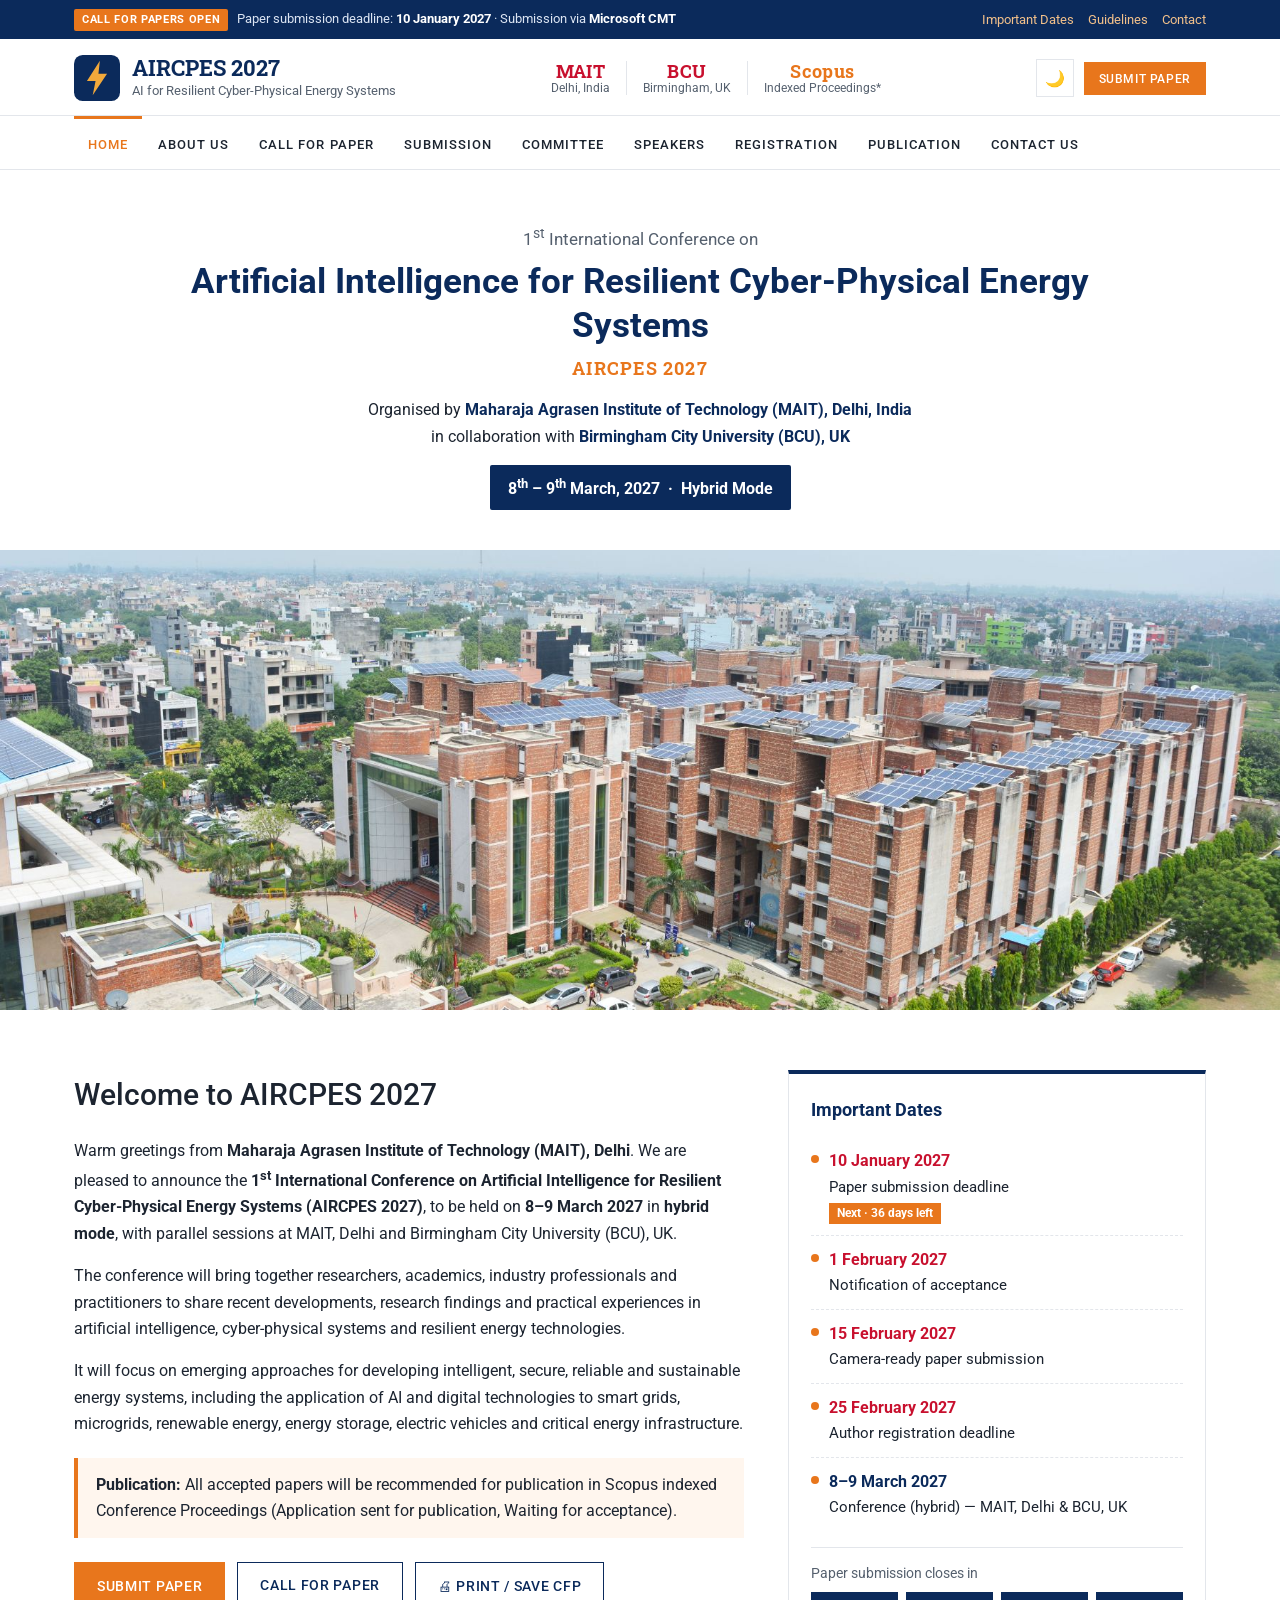
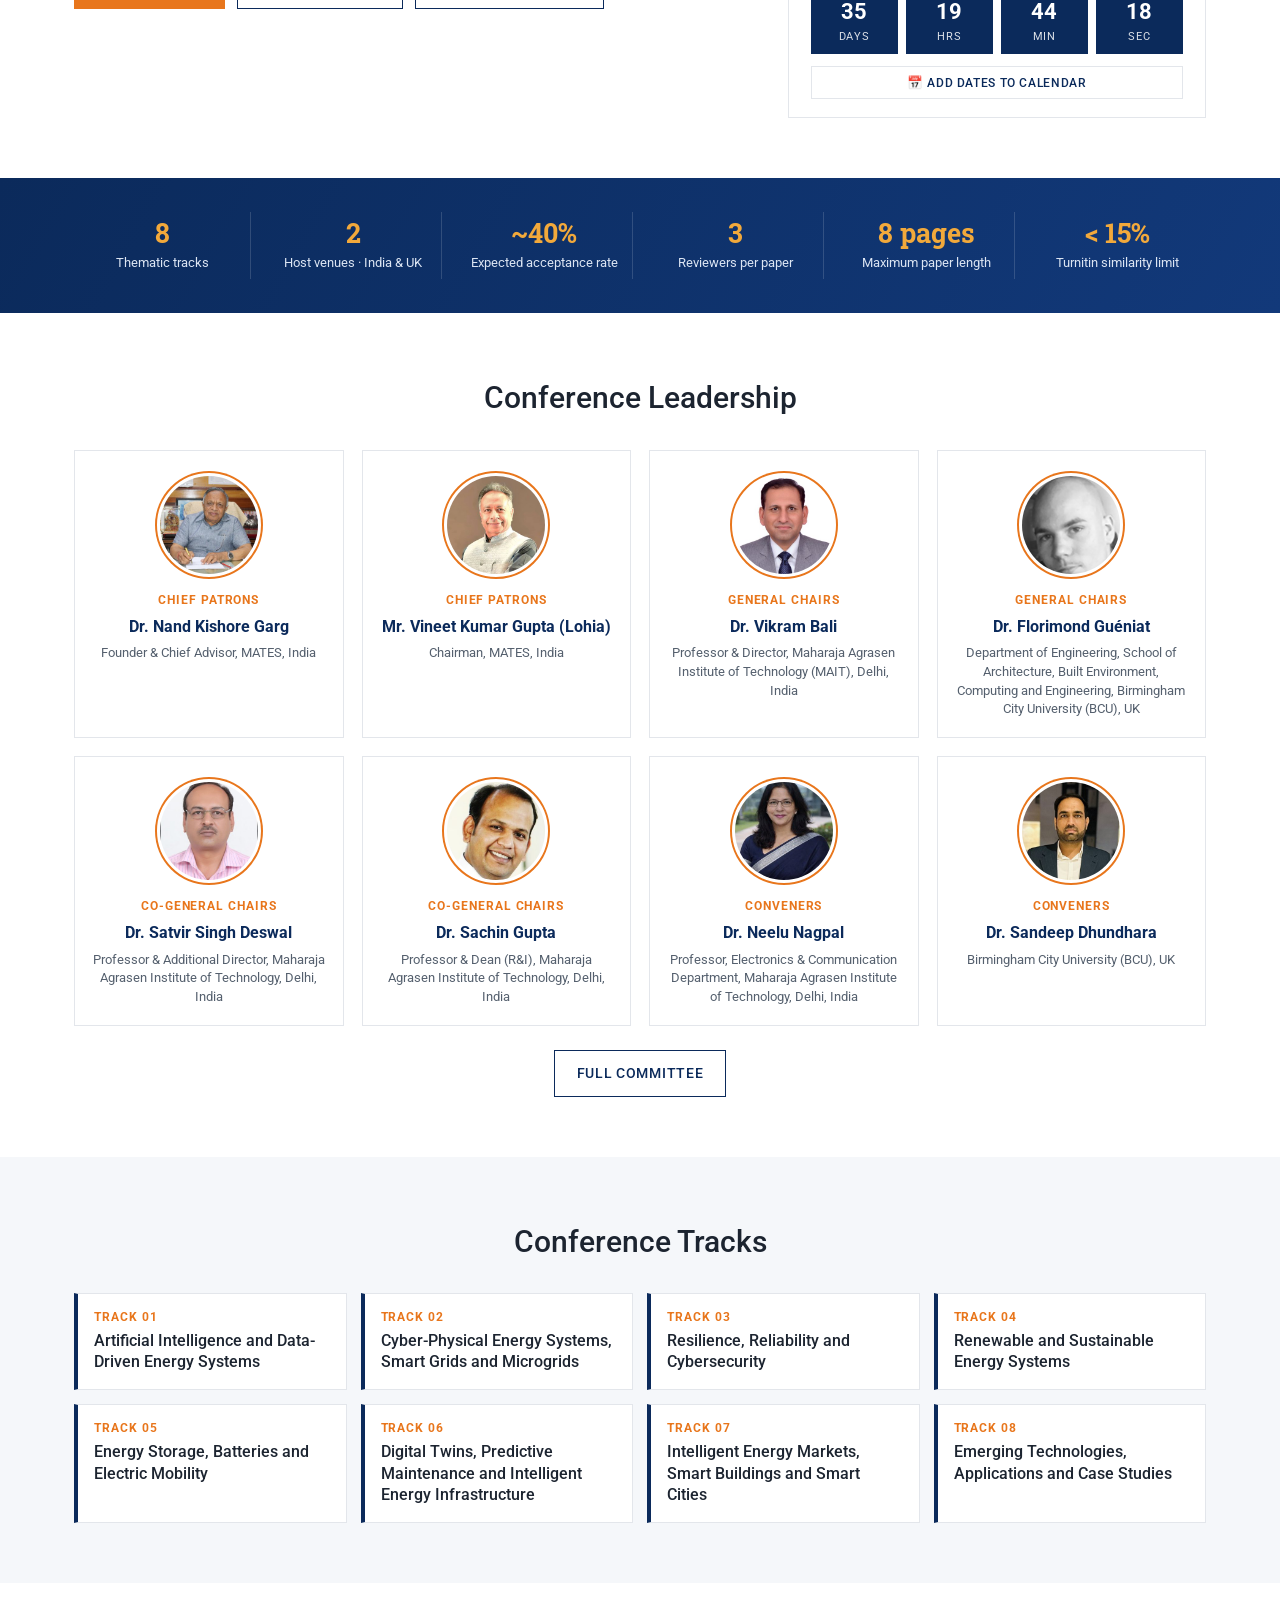
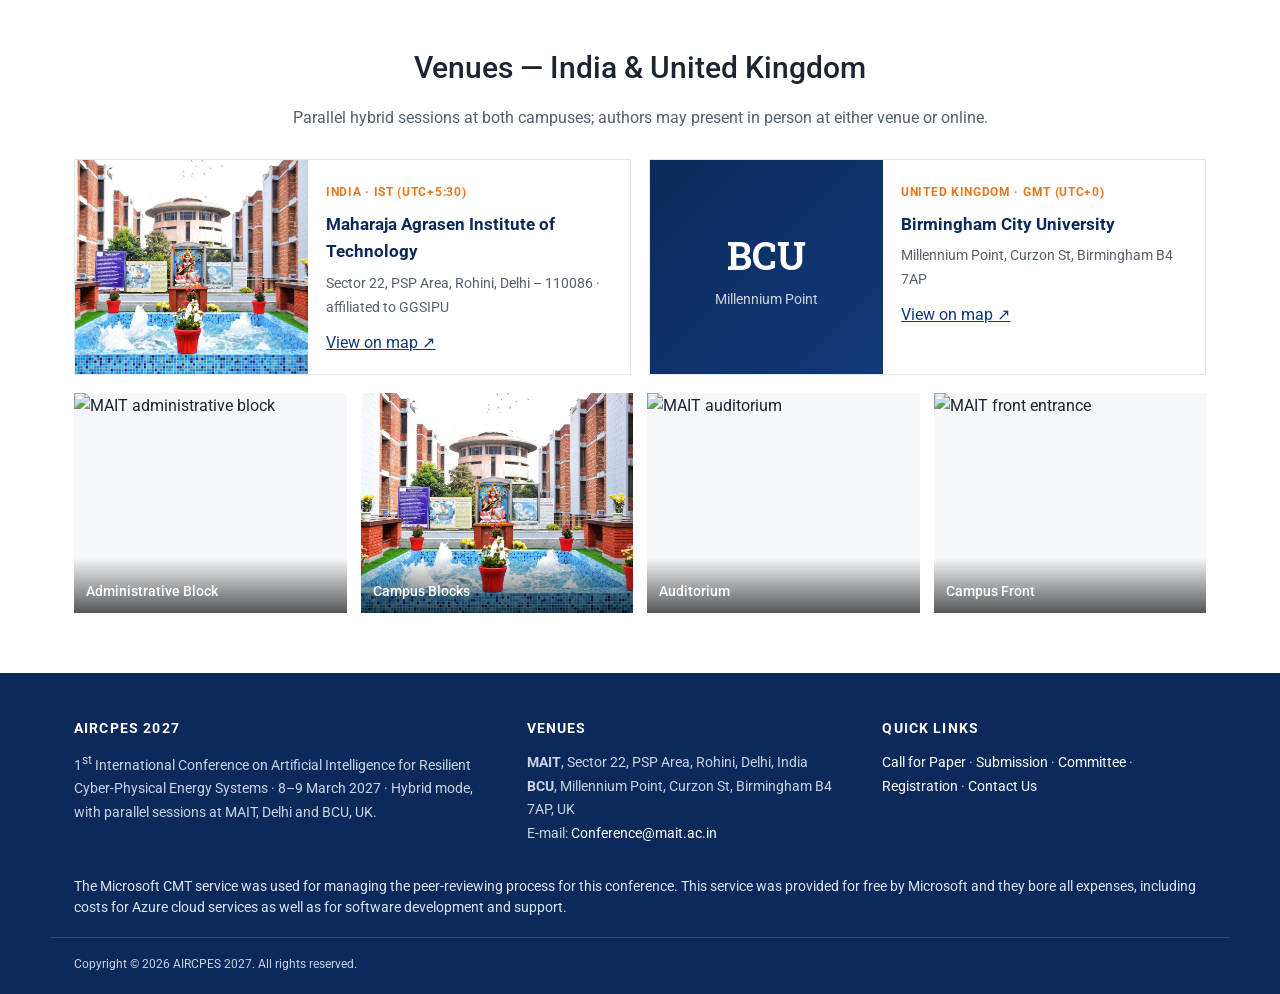
==== commit c32a2e83: "Cache-bust site.js and style.css" ====
--- a/index.html
+++ b/index.html
@@ -16,7 +16,7 @@
 <link rel="preconnect" href="https://fonts.googleapis.com">
 <link rel="preconnect" href="https://fonts.gstatic.com" crossorigin>
 <link href="https://fonts.googleapis.com/css2?family=Roboto:wght@400;500;700&family=Roboto+Slab:wght@600;700&display=swap" rel="stylesheet">
-<link rel="stylesheet" href="style.css">
+<link rel="stylesheet" href="style.css?v=20261028">
 <script>try{var t=localStorage.getItem('theme');if(t)document.documentElement.setAttribute('data-theme',t);}catch(e){}</script>
 <script type="application/ld+json">{"@context":"https://schema.org","@type":"EducationEvent","name":"1st International Conference on Artificial Intelligence for Resilient Cyber-Physical Energy Systems (AIRCPES 2027)","startDate":"2027-03-08","endDate":"2027-03-09","eventAttendanceMode":"https://schema.org/MixedEventAttendanceMode","eventStatus":"https://schema.org/EventScheduled","url":"https://www.aircpes.in/","location":[{"@type":"Place","name":"Maharaja Agrasen Institute of Technology (MAIT)","address":"Sector 22, PSP Area, Rohini, Delhi 110086, India"},{"@type":"Place","name":"Birmingham City University (BCU), Millennium Point","address":"Curzon St, Birmingham B4 7AP, United Kingdom"}],"organizer":[{"@type":"CollegeOrUniversity","name":"Maharaja Agrasen Institute of Technology, Delhi"},{"@type":"CollegeOrUniversity","name":"Birmingham City University"}]}</script>
 </head>
@@ -173,6 +173,6 @@
   <div class="modal-actions"><a class="btn solid" data-cmt-link href="#" target="_blank" rel="noopener" hidden>Go to Microsoft CMT ↗</a><a class="btn" href="submission.html">Full guidelines</a></div>
 </dialog>
 <button class="to-top" aria-label="Back to top">↑</button>
-<script src="site.js"></script>
+<script src="site.js?v=20261028"></script>
 </body>
 </html>
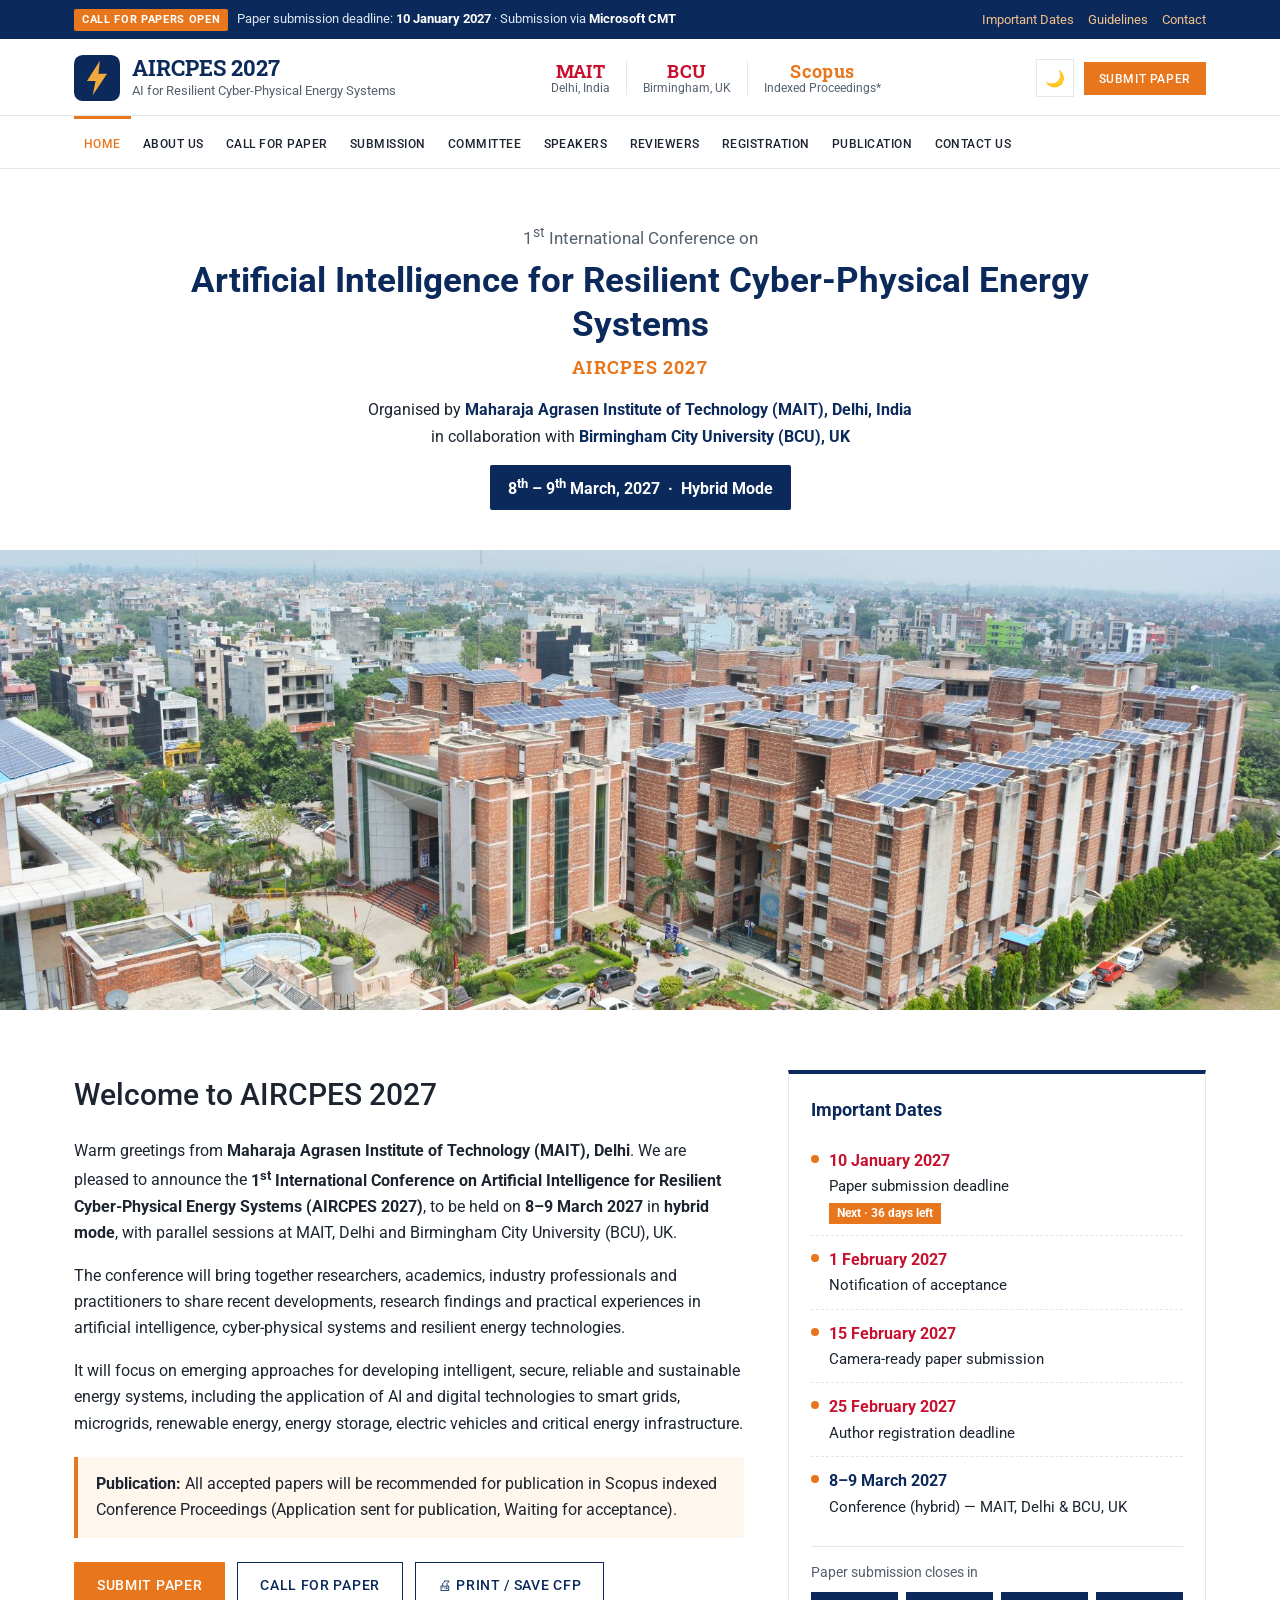
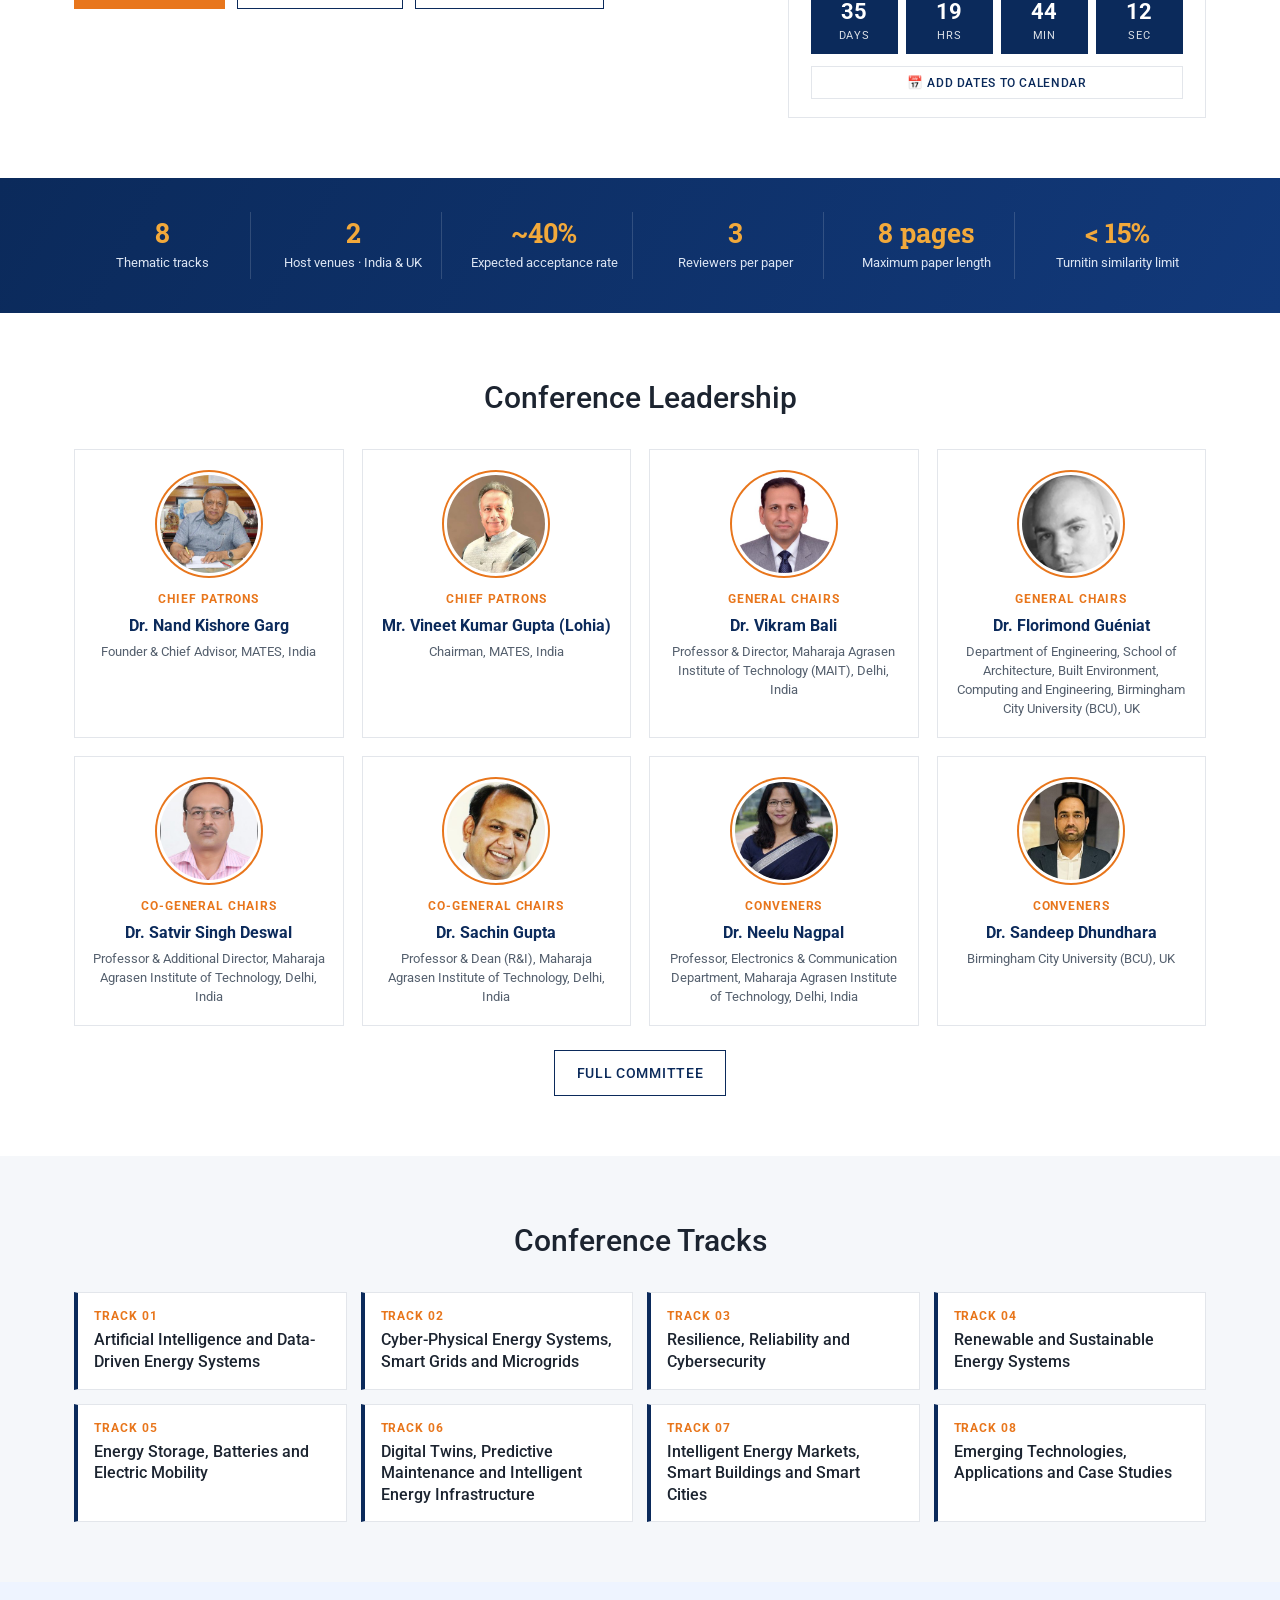
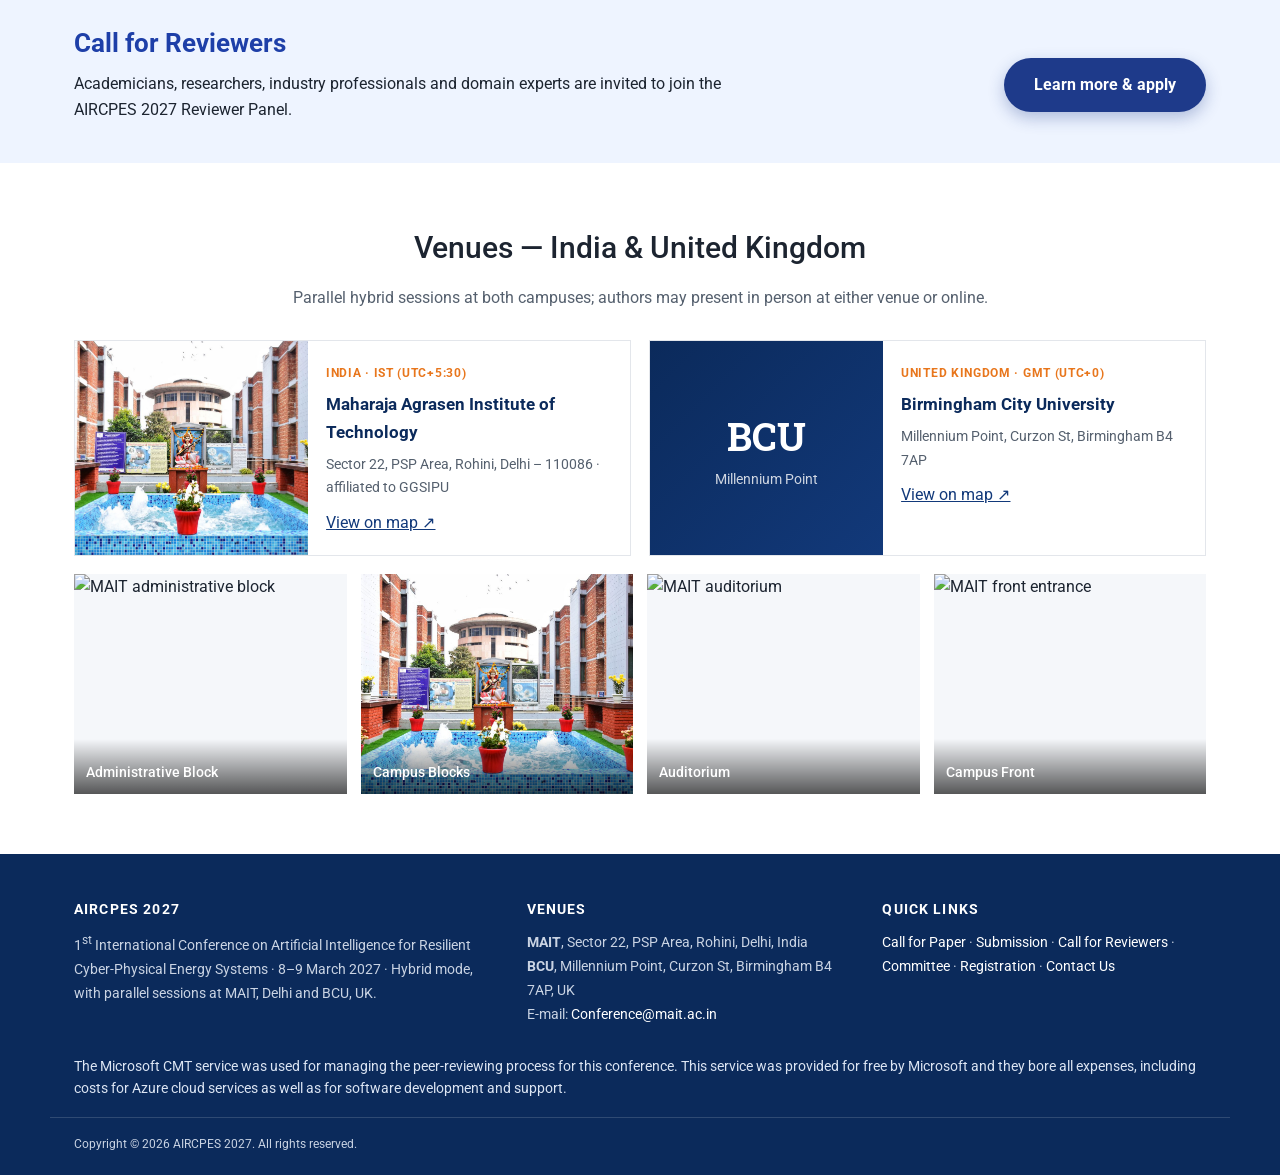
==== commit 297077ee: "Add Call for Reviewers page" ====
--- a/index.html
+++ b/index.html
@@ -16,7 +16,7 @@
 <link rel="preconnect" href="https://fonts.googleapis.com">
 <link rel="preconnect" href="https://fonts.gstatic.com" crossorigin>
 <link href="https://fonts.googleapis.com/css2?family=Roboto:wght@400;500;700&family=Roboto+Slab:wght@600;700&display=swap" rel="stylesheet">
-<link rel="stylesheet" href="style.css?v=20261028">
+<link rel="stylesheet" href="style.css?v=20261028b">
 <script>try{var t=localStorage.getItem('theme');if(t)document.documentElement.setAttribute('data-theme',t);}catch(e){}</script>
 <script type="application/ld+json">{"@context":"https://schema.org","@type":"EducationEvent","name":"1st International Conference on Artificial Intelligence for Resilient Cyber-Physical Energy Systems (AIRCPES 2027)","startDate":"2027-03-08","endDate":"2027-03-09","eventAttendanceMode":"https://schema.org/MixedEventAttendanceMode","eventStatus":"https://schema.org/EventScheduled","url":"https://www.aircpes.in/","location":[{"@type":"Place","name":"Maharaja Agrasen Institute of Technology (MAIT)","address":"Sector 22, PSP Area, Rohini, Delhi 110086, India"},{"@type":"Place","name":"Birmingham City University (BCU), Millennium Point","address":"Curzon St, Birmingham B4 7AP, United Kingdom"}],"organizer":[{"@type":"CollegeOrUniversity","name":"Maharaja Agrasen Institute of Technology, Delhi"},{"@type":"CollegeOrUniversity","name":"Birmingham City University"}]}</script>
 </head>
@@ -49,7 +49,7 @@
   <nav class="mainnav" aria-label="Primary">
     <div class="wrap navrow">
       <button class="menu-btn" aria-expanded="false" aria-controls="navlinks">☰ Menu</button>
-      <div class="navlinks" id="navlinks"><a href="index.html" class="active" aria-current="page">Home</a><a href="about.html">About Us</a><a href="call-for-papers.html">Call for Paper</a><a href="submission.html">Submission</a><a href="committee.html">Committee</a><a href="speakers.html">Speakers</a><a href="registration.html">Registration</a><a href="publication.html">Publication</a><a href="contact.html">Contact Us</a></div>
+      <div class="navlinks" id="navlinks"><a href="index.html" class="active" aria-current="page">Home</a><a href="about.html">About Us</a><a href="call-for-papers.html">Call for Paper</a><a href="submission.html">Submission</a><a href="committee.html">Committee</a><a href="speakers.html">Speakers</a><a href="reviewers.html">Reviewers</a><a href="registration.html">Registration</a><a href="publication.html">Publication</a><a href="contact.html">Contact Us</a></div>
     </div>
   </nav>
 </header>
@@ -117,6 +117,13 @@
   </div>
 </section>
 
+<section class="sec cfr-band">
+  <div class="wrap cfr-band-row">
+    <div><h2>Call for Reviewers</h2><p>Academicians, researchers, industry professionals and domain experts are invited to join the AIRCPES 2027 Reviewer Panel.</p></div>
+    <div class="cta-row"><a class="cfr-btn" href="reviewers.html">Learn more &amp; apply</a></div>
+  </div>
+</section>
+
 <section class="sec">
   <div class="wrap">
     <h2 class="h center">Venues — India &amp; United Kingdom</h2>
@@ -153,7 +160,7 @@
     </div>
     <div>
       <h4>Quick links</h4>
-      <p><a href="call-for-papers.html">Call for Paper</a> · <a href="submission.html">Submission</a> · <a href="committee.html">Committee</a> · <a href="registration.html">Registration</a> · <a href="contact.html">Contact Us</a></p>
+      <p><a href="call-for-papers.html">Call for Paper</a> · <a href="submission.html">Submission</a> · <a href="reviewers.html">Call for Reviewers</a> · <a href="committee.html">Committee</a> · <a href="registration.html">Registration</a> · <a href="contact.html">Contact Us</a></p>
     </div>
   </div>
   <div class="wrap cmt-ack-foot"><p>The Microsoft CMT service was used for managing the peer-reviewing process for this conference. This service was provided for free by Microsoft and they bore all expenses, including costs for Azure cloud services as well as for software development and support.</p></div>
@@ -173,6 +180,6 @@
   <div class="modal-actions"><a class="btn solid" data-cmt-link href="#" target="_blank" rel="noopener" hidden>Go to Microsoft CMT ↗</a><a class="btn" href="submission.html">Full guidelines</a></div>
 </dialog>
 <button class="to-top" aria-label="Back to top">↑</button>
-<script src="site.js?v=20261028"></script>
+<script src="site.js?v=20261028b"></script>
 </body>
 </html>
--- a/style.css
+++ b/style.css
@@ -317,3 +317,34 @@
 
 .mailbox { display: inline-block; margin: 0 0 16px; padding: 12px 16px; background: var(--tint); border: 1px solid var(--line); border-left: 4px solid var(--accent); font-size: .98rem; }
 .partners .springer b { font-family: 'Roboto Slab', serif; color: #E8761C; font-weight: 700; font-size: 1.15rem; }
+
+/* Call for Reviewers */
+.cfr { background: linear-gradient(180deg, var(--bg), var(--tint)); }
+.cfr-title { text-align: center; font-size: clamp(1.8rem, 4.2vw, 3rem); font-weight: 700; color: var(--head); margin: 0 0 14px; line-height: 1.15; }
+.cfr-lede { text-align: center; max-width: 880px; margin: 0 auto 40px; color: var(--dim); font-size: 1.08rem; line-height: 1.6; }
+.cfr-grid { display: grid; grid-template-columns: 1fr 1fr; gap: 36px; align-items: start; }
+@media (max-width: 860px) { .cfr-grid { grid-template-columns: 1fr; gap: 22px; } }
+.cfr-card { background: var(--card); border: 1px solid var(--line); border-radius: 24px; padding: 34px 34px 30px; box-shadow: 0 10px 30px rgba(11,42,91,.06); }
+.cfr-card.soft { background: #EEF4FF; border-color: #DCE7FB; }
+:root[data-theme="dark"] .cfr-card.soft { background: #15233A; border-color: #22385C; }
+@media (prefers-color-scheme: dark) { :root:not([data-theme="light"]) .cfr-card.soft { background: #15233A; border-color: #22385C; } }
+.cfr-card h3 { margin: 0 0 22px; font-size: 1.6rem; color: #1E3FA8; }
+:root[data-theme="dark"] .cfr-card h3, :root[data-theme="dark"] .cfr-box h4 { color: var(--head); }
+.cfr-list { list-style: none; margin: 0; padding: 0; display: grid; gap: 16px; }
+.cfr-list li { background: var(--card); border-radius: 16px; padding: 18px 20px 18px 54px; position: relative; color: var(--text); box-shadow: 0 2px 8px rgba(11,42,91,.05); }
+.cfr-list li::before { content: "✓"; position: absolute; left: 20px; top: 50%; transform: translateY(-50%); color: #2747C8; font-weight: 700; font-size: 1.2rem; }
+.cfr-box { background: var(--tint); border-radius: 16px; padding: 20px 24px; margin-bottom: 18px; }
+.cfr-box:last-child { margin-bottom: 0; }
+.cfr-box h4 { margin: 0 0 8px; color: #1E3FA8; font-size: 1.15rem; }
+.cfr-box p { margin: 0 0 4px; color: var(--text); }
+.cfr-btn { display: inline-block; margin-top: 14px; background: #1E3A8A; color: #fff !important; text-decoration: none; font-weight: 700; padding: 14px 30px; border-radius: 999px; box-shadow: 0 6px 16px rgba(30,58,138,.3); transition: transform .15s, background .15s; }
+.cfr-btn:hover { background: #2747C8; transform: translateY(-2px); }
+.cfr-band { background: #EEF4FF; padding: 40px 0; }
+:root[data-theme="dark"] .cfr-band { background: #15233A; }
+.cfr-band-row { display: flex; align-items: center; justify-content: space-between; gap: 20px; flex-wrap: wrap; }
+.cfr-band h2 { margin: 0 0 6px; color: #1E3FA8; font-size: 1.6rem; }
+:root[data-theme="dark"] .cfr-band h2 { color: var(--head); }
+.cfr-band p { margin: 0; color: var(--text); max-width: 680px; }
+.cfr-band .cfr-btn { margin-top: 0; }
+@media (max-width: 1100px) { .navlinks a { padding-left: 10px; padding-right: 10px; letter-spacing: .05em; } }
+@media (min-width: 921px) { .navlinks { flex-wrap: nowrap; } .navlinks a { padding-left: 10px; padding-right: 10px; letter-spacing: .04em; font-size: .78rem; } }
